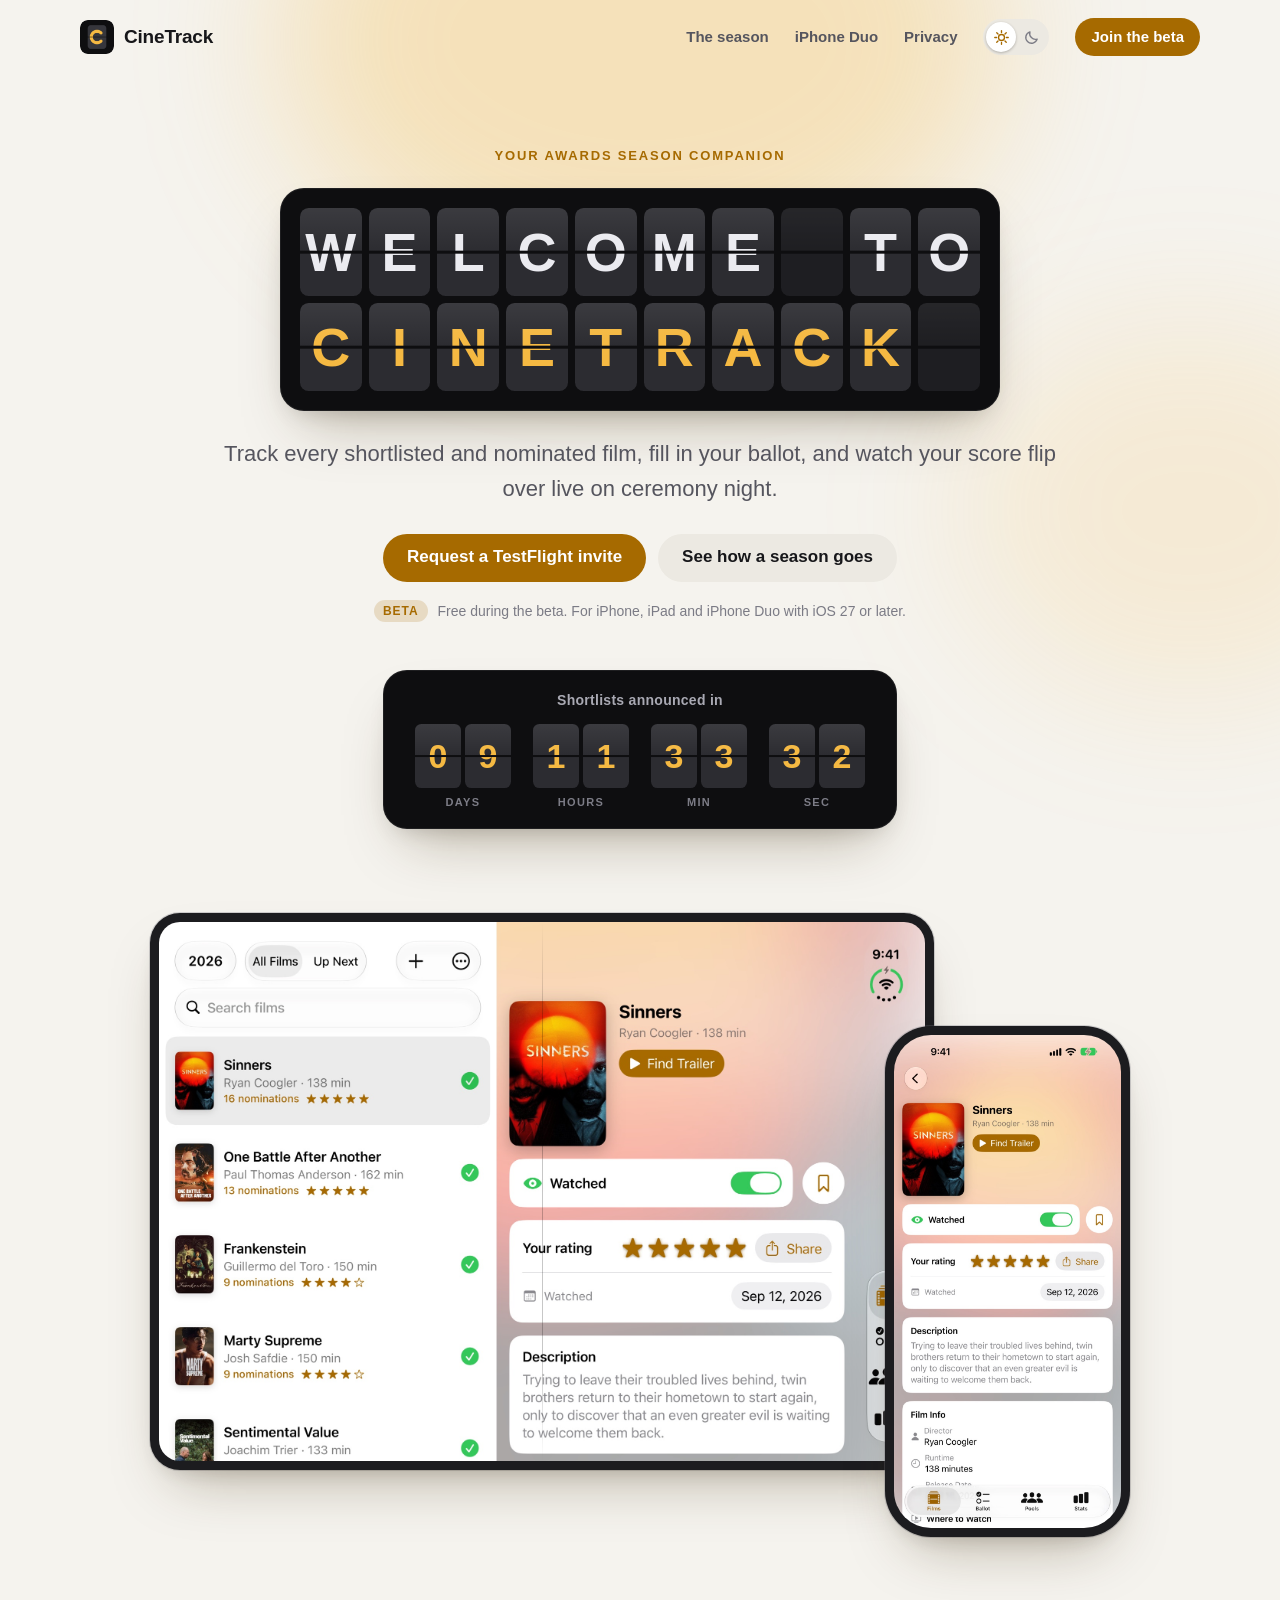
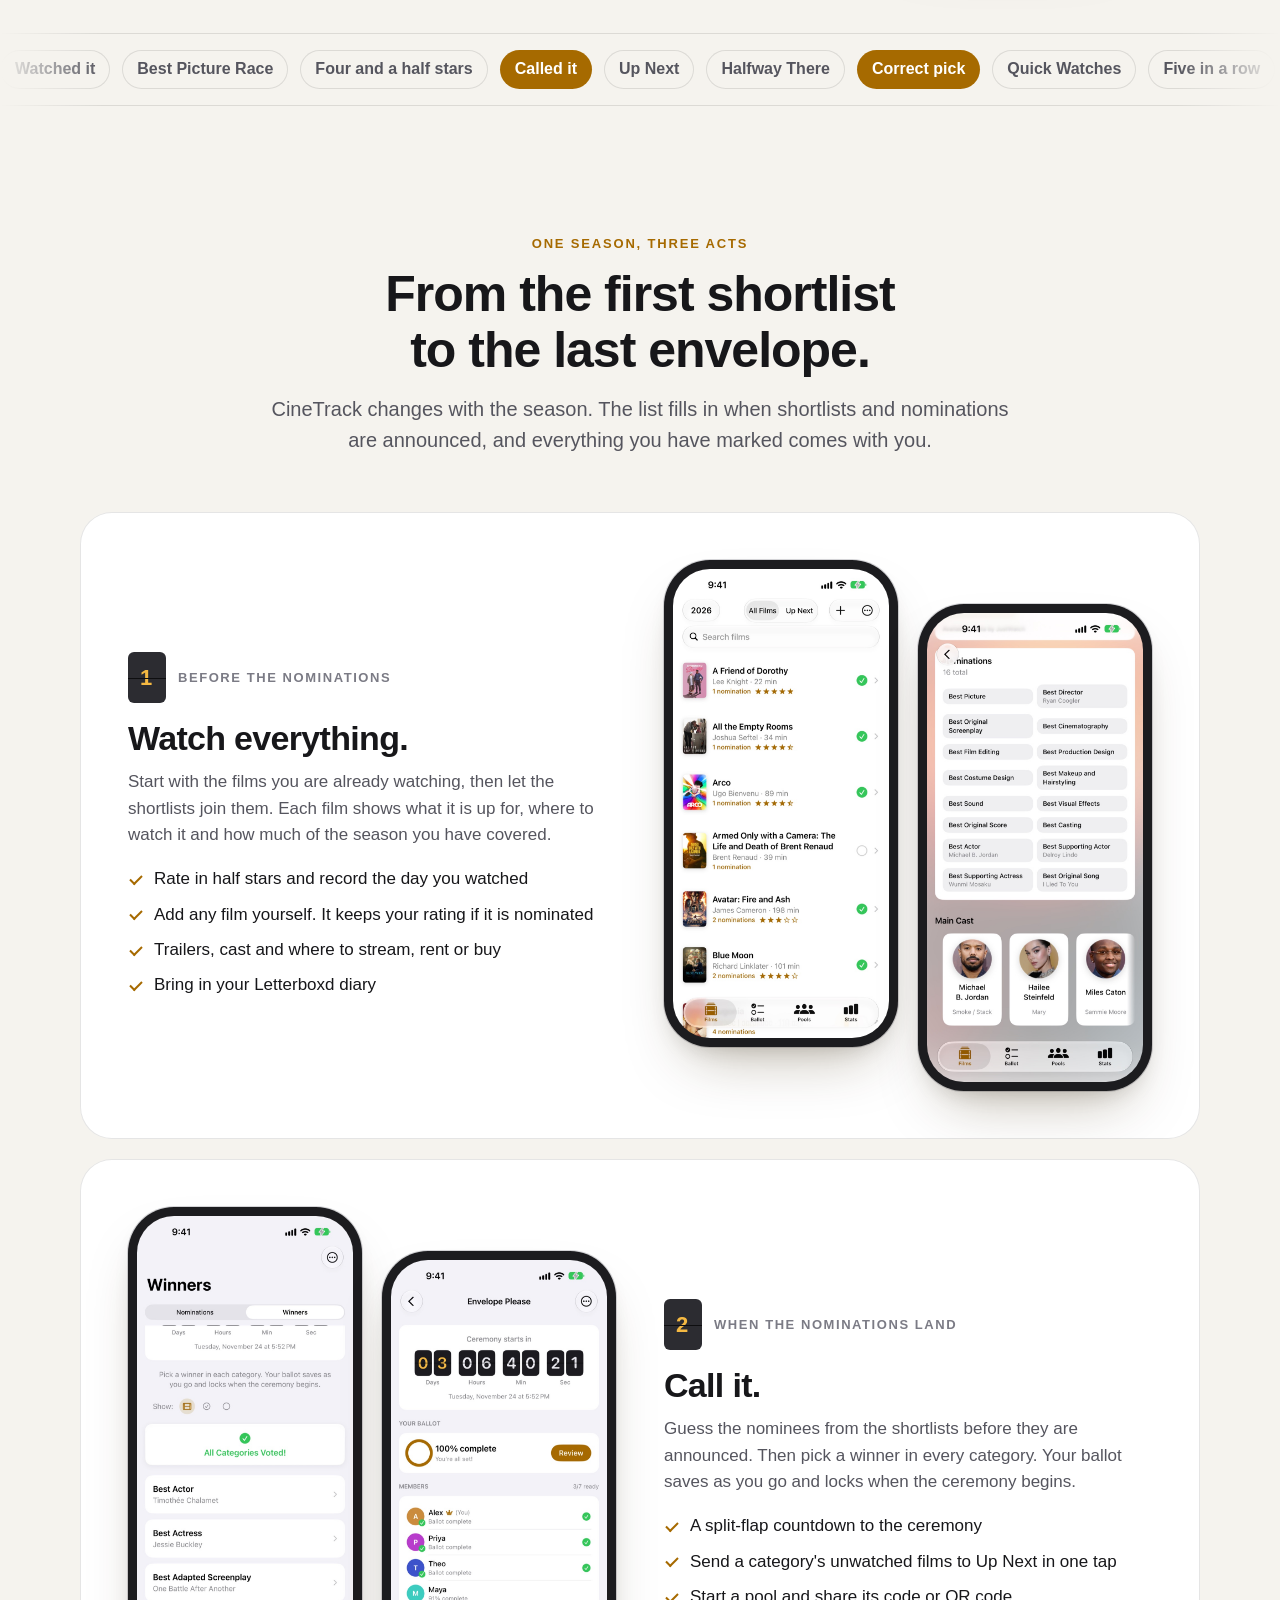
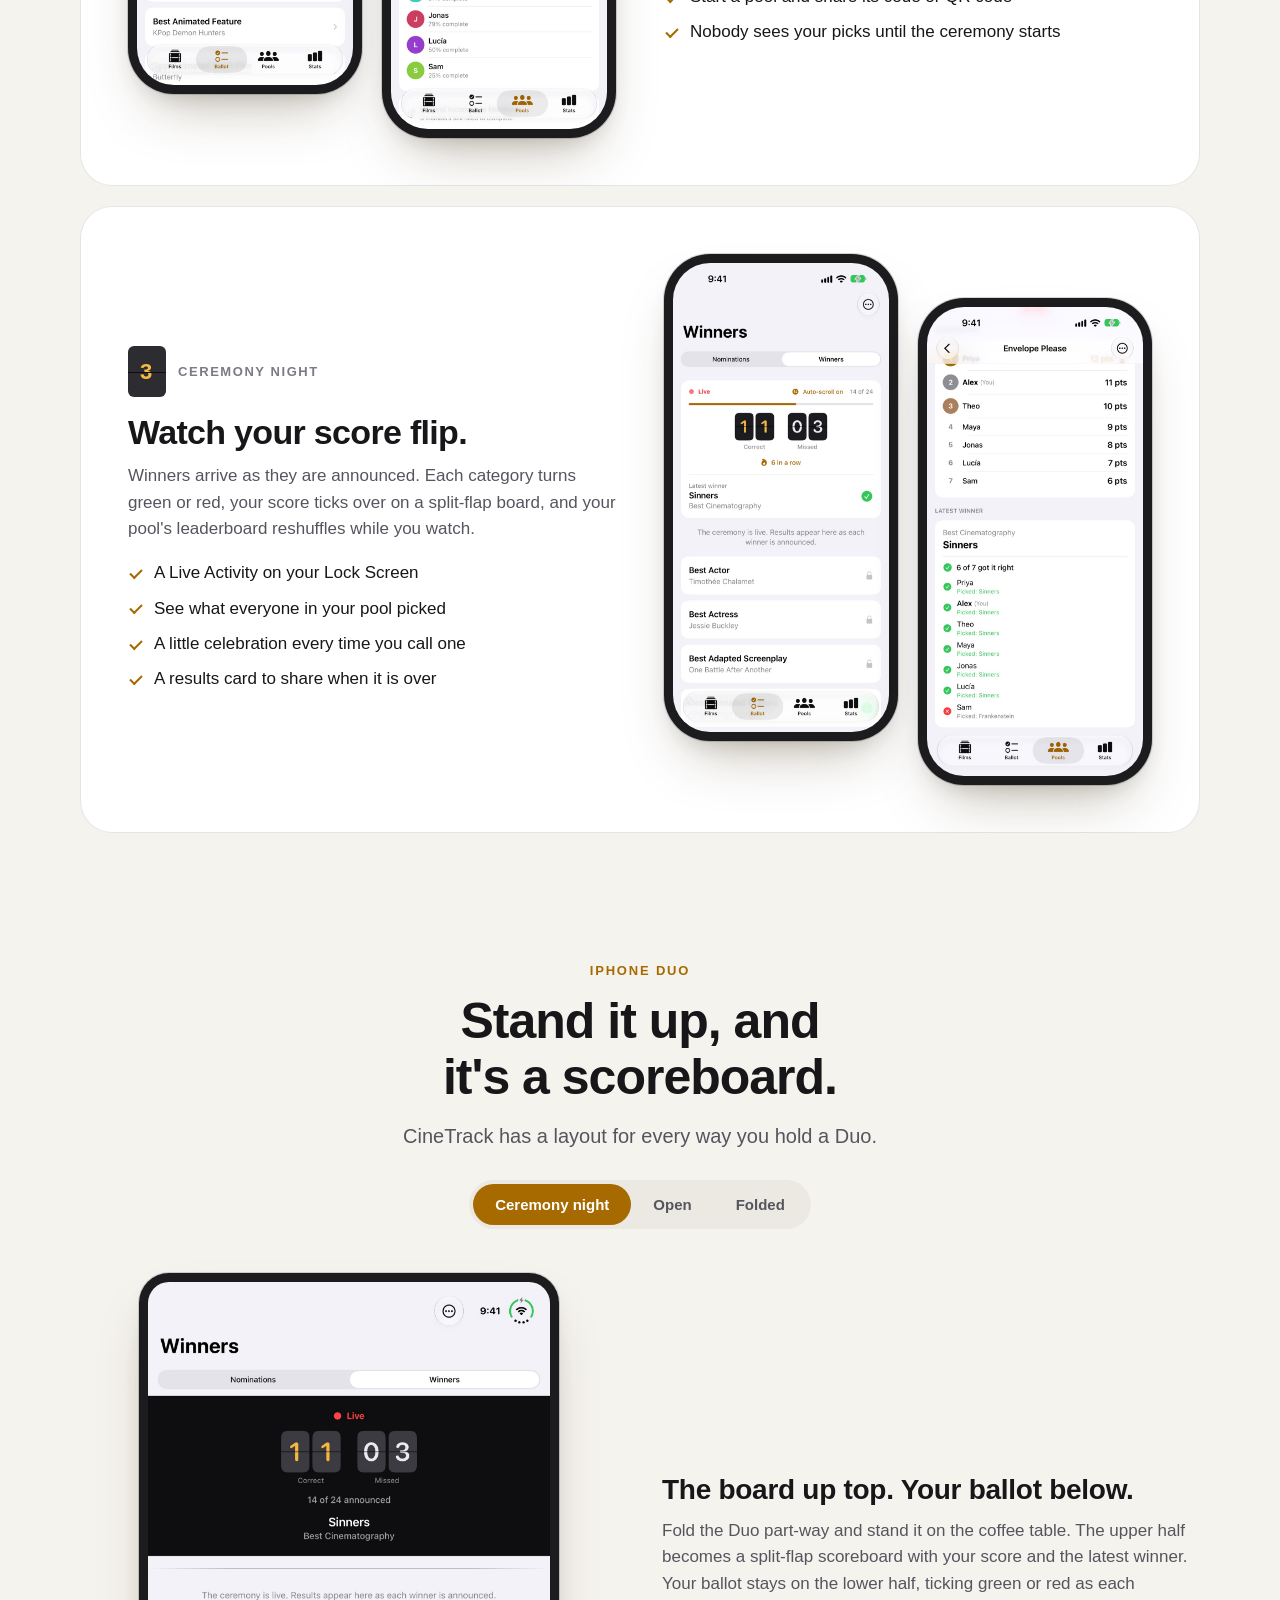
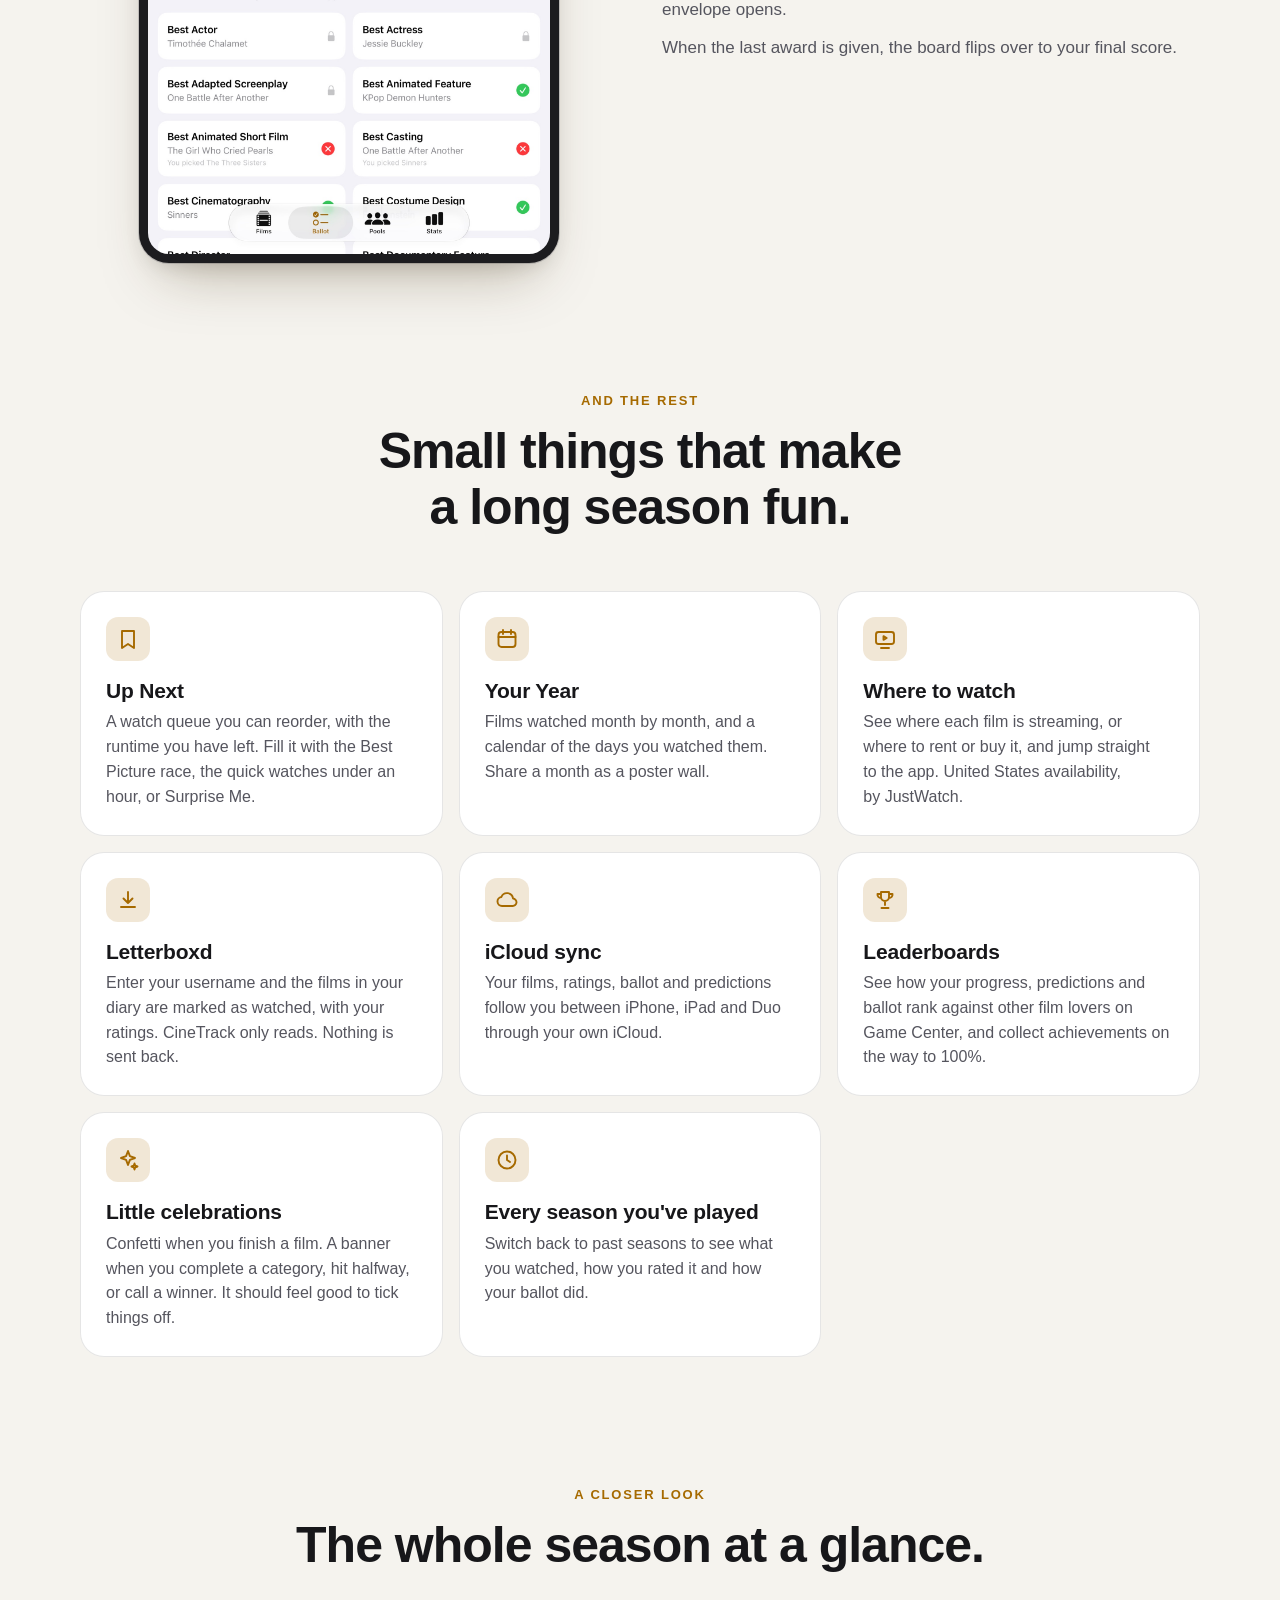
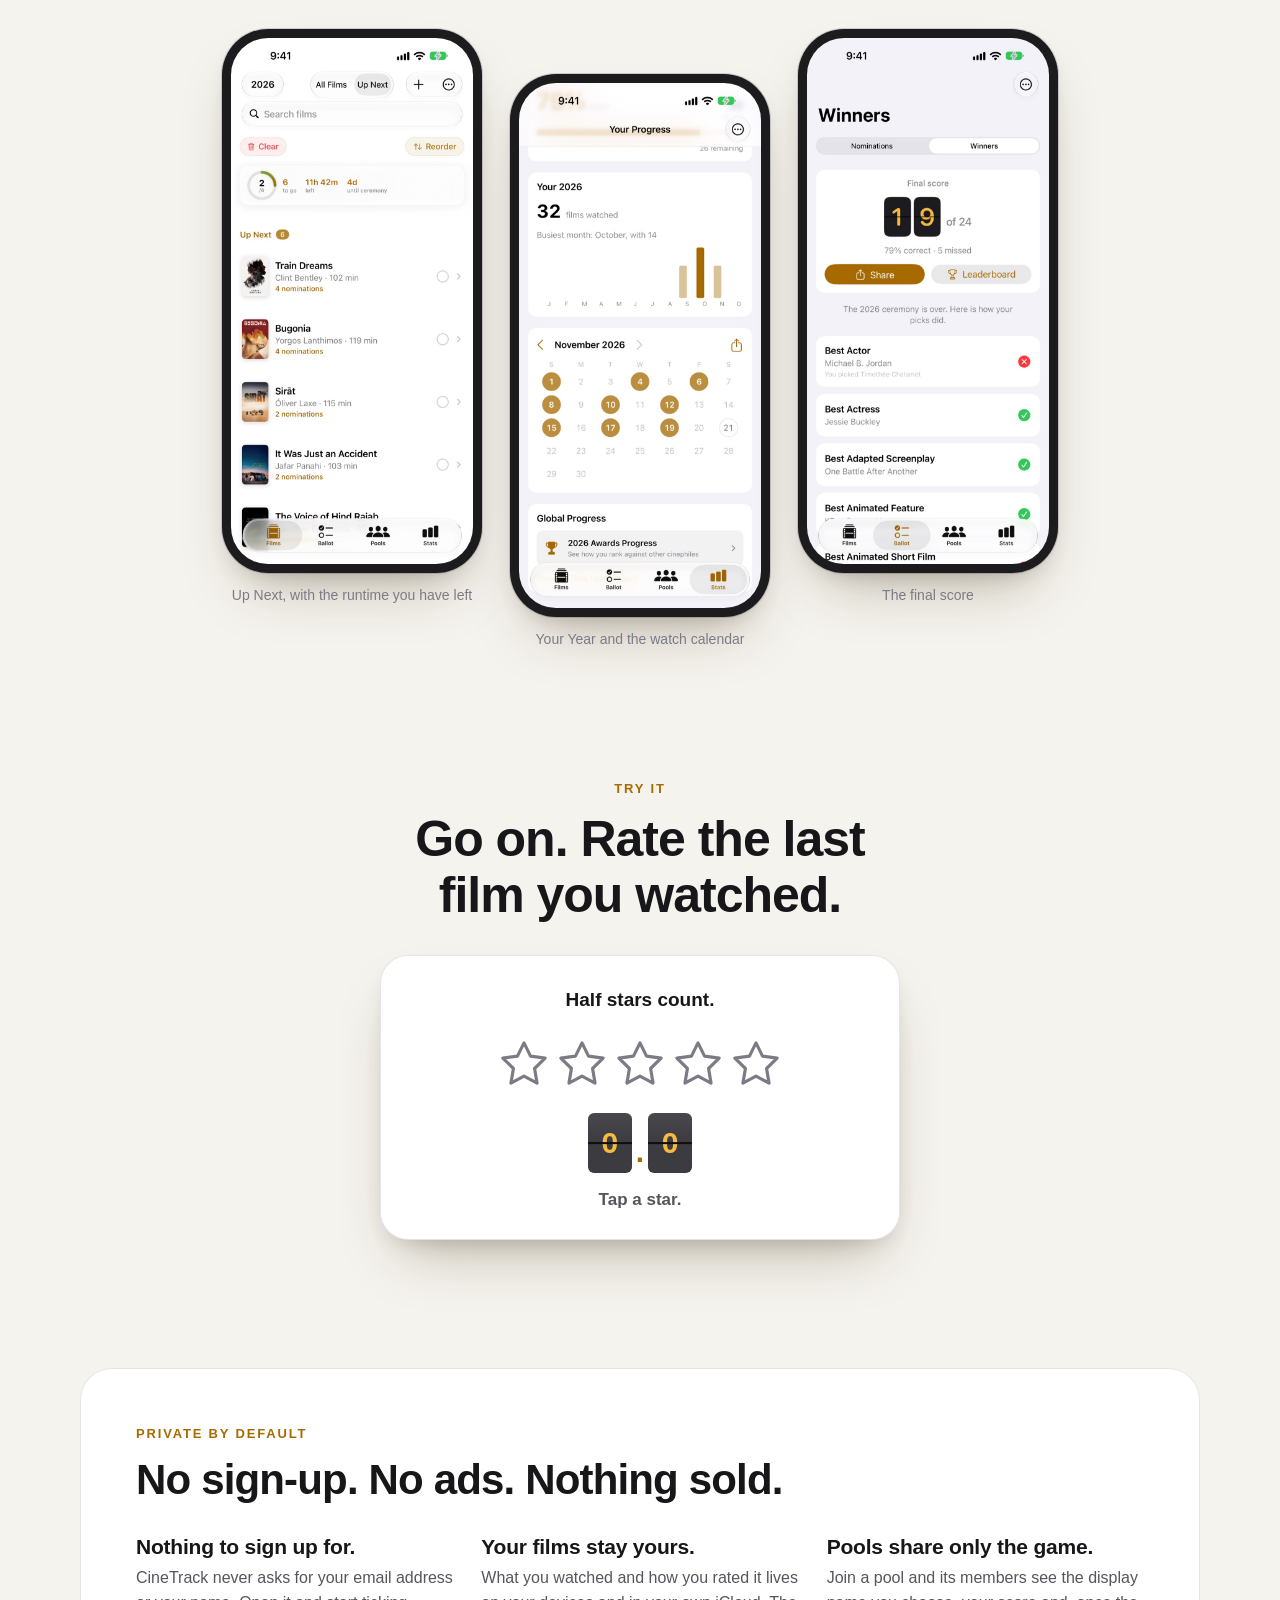
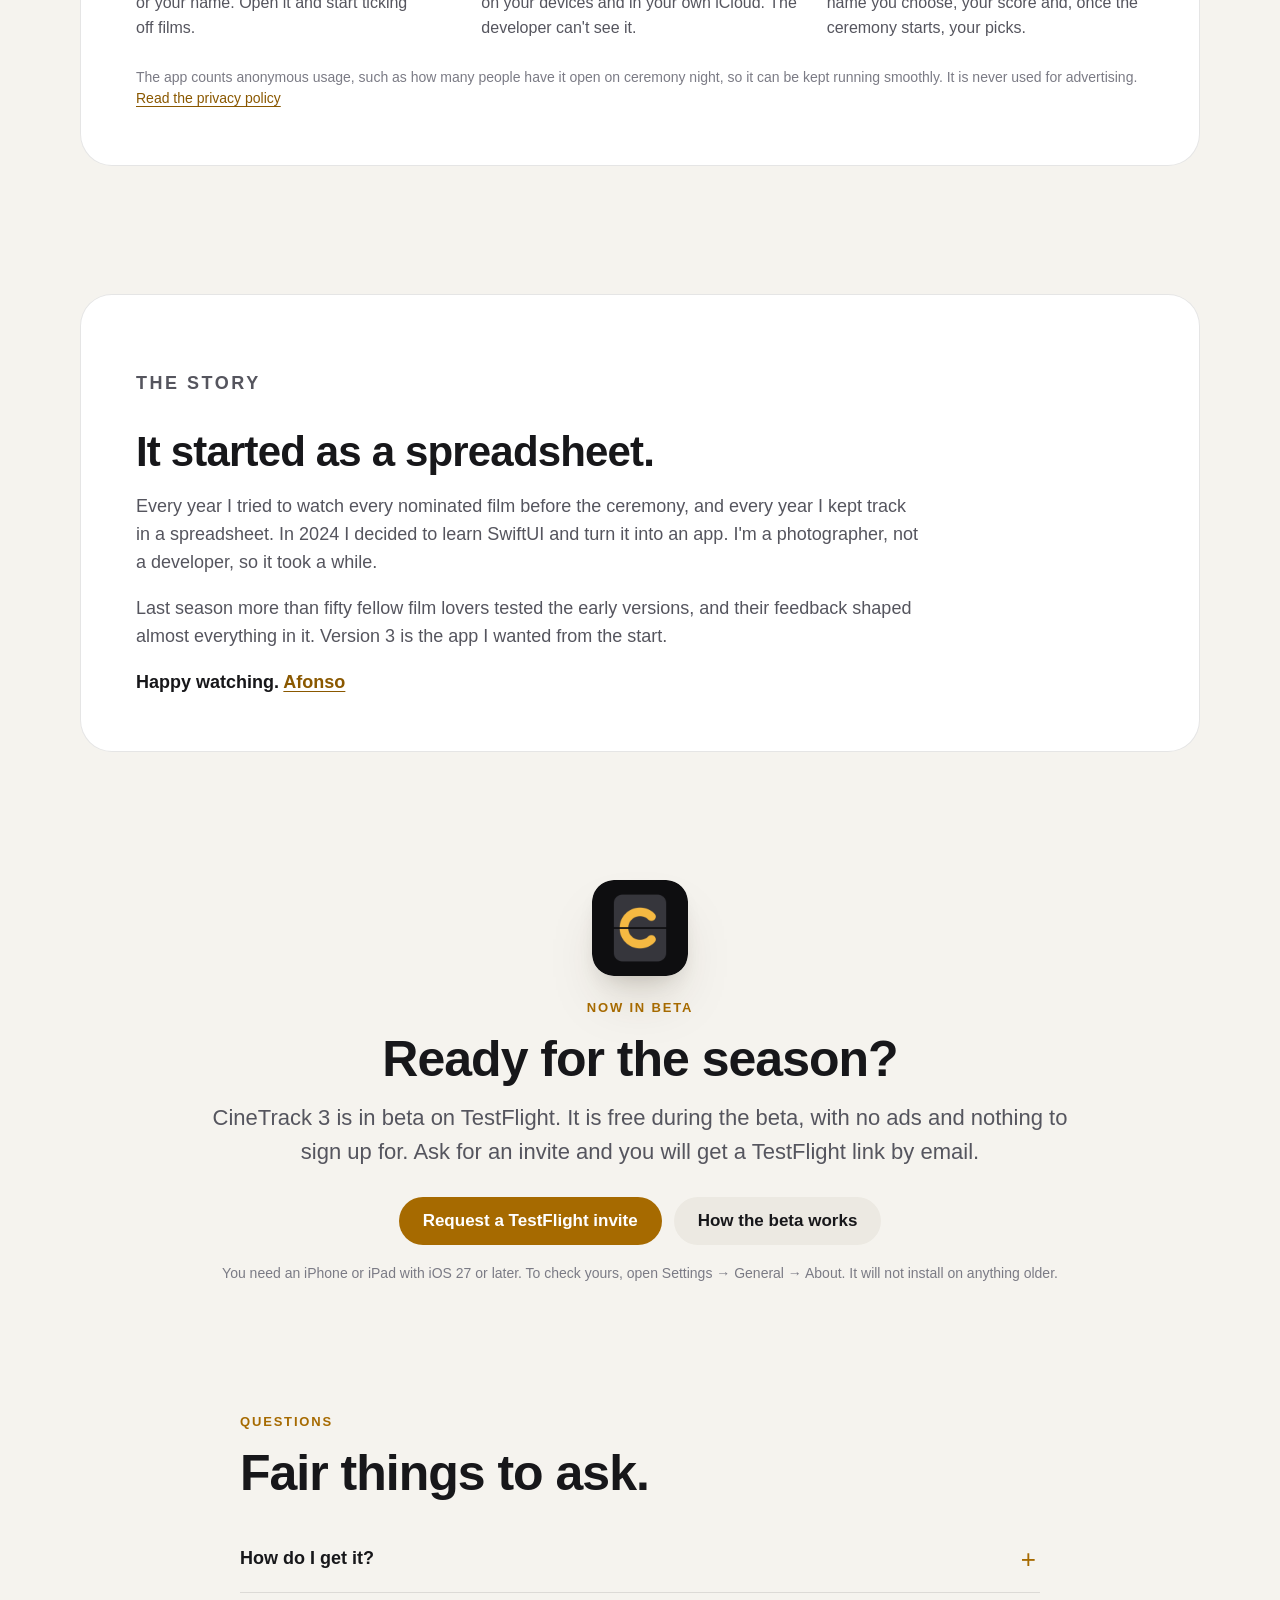
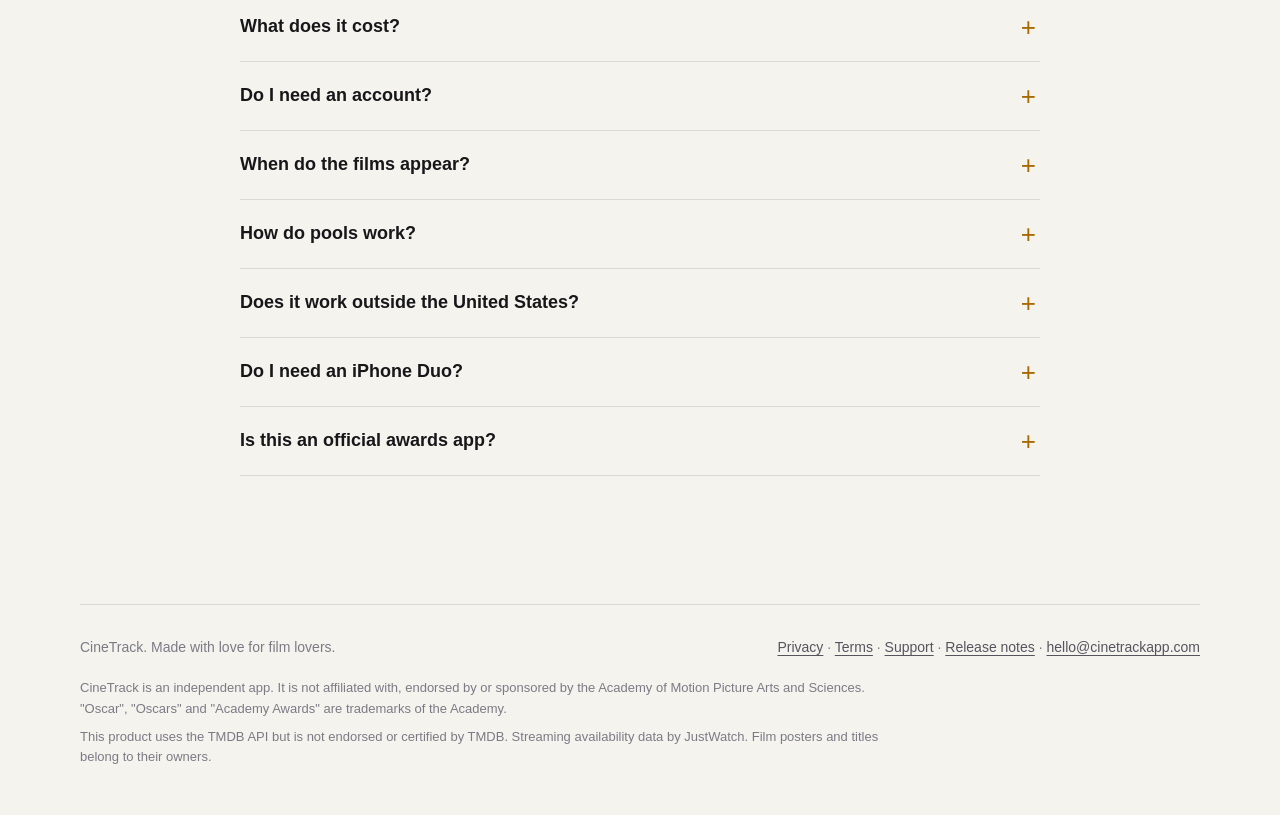
==== index.html @ 5730acc6 "Light by default, and a favicon drawn from the app icon Co-Authored-By: Claude Fable 5.2 <noreply@an" ====
<!doctype html>
<html lang="en" class="no-js" data-theme="light">
<head>
<meta charset="utf-8">
<meta name="viewport" content="width=device-width, initial-scale=1">
<title>CineTrack — your awards season companion</title>
<meta name="description" content="Track every shortlisted and nominated film, fill in your ballot, and follow your score live on ceremony night. For iPhone, iPad and iPhone Duo.">
<meta property="og:title" content="CineTrack">
<meta property="og:description" content="Your awards season companion. Watch everything, call the winners, beat your friends.">
<meta property="og:type" content="website">
<meta property="og:url" content="https://cinetrackapp.com/">
<meta property="og:image" content="https://cinetrackapp.com/assets/share.jpg">
<meta property="og:image:width" content="1200">
<meta property="og:image:height" content="630">
<meta property="og:image:alt" content="CineTrack: a split-flap board with a gold C.">
<meta name="twitter:card" content="summary_large_image">
<meta name="theme-color" content="#f5f3ee">
<link rel="canonical" href="https://cinetrackapp.com/">
<link rel="icon" href="favicon.ico" sizes="32x32">
<link rel="icon" href="assets/icon.svg" type="image/svg+xml">
<link rel="apple-touch-icon" href="assets/apple-touch-icon.png">
<script src="theme.js?v=202611214"></script>
<link rel="stylesheet" href="styles.css?v=202611214">
</head>
<body>
<div class="glow" aria-hidden="true"></div>
<div class="wrap">

  <header class="top">
    <a class="brand" href="./"><img src="assets/icon.png" alt="" width="34" height="34"> CineTrack</a>
    <nav>
      <a class="hide-narrow" href="#season">The season</a>
      <a class="hide-narrow" href="#duo">iPhone Duo</a>
      <a class="hide-narrow" href="#privacy">Privacy</a>
      <div class="theme-switch" role="group" aria-label="Appearance">
        <button type="button" data-theme-set="light" aria-pressed="false" aria-label="Light" title="Light"><svg viewBox="0 0 24 24" aria-hidden="true"><circle cx="12" cy="12" r="4.2"/><path d="M12 2.5v2.6M12 18.9v2.6M2.5 12h2.6M18.9 12h2.6M5.3 5.3l1.8 1.8M16.9 16.9l1.8 1.8M5.3 18.7l1.8-1.8M16.9 7.1l1.8-1.8"/></svg></button>
        <button type="button" data-theme-set="dark" aria-pressed="false" aria-label="Dark" title="Dark"><svg viewBox="0 0 24 24" aria-hidden="true"><path d="M20 14.2A8.2 8.2 0 0 1 9.8 4a8.2 8.2 0 1 0 10.2 10.2z"/></svg></button>
      </div>
      <a class="button small" href="#get">Join the beta</a>
    </nav>
  </header>

  <main>
    <section class="hero" style="padding-top: clamp(28px, 6vw, 72px)">
      <p class="eyebrow">Your awards season companion</p>
      <h1 class="sr-only">CineTrack: watch everything, call the winners, beat your friends.</h1>
      <div class="board" data-board aria-hidden="true"></div>
      <p class="lede">Track every shortlisted and nominated film, fill in your ballot, and watch your score flip over live on ceremony night.</p>
      <div class="actions">
        <a class="button" data-store="Download on the App Store" href="#invite">Request a TestFlight invite</a>
        <a class="button quiet" href="#season">See how a season goes</a>
      </div>
      <p class="fine"><span class="badge">Beta</span> Free during the beta. For iPhone, iPad and iPhone Duo with iOS 27 or later.</p>

      <div class="countdown" data-countdown hidden>
        <span class="label" aria-hidden="true"></span>
        <div class="units" aria-hidden="true"></div>
        <span class="sr-only" role="status"></span>
      </div>

      <div class="stage" data-tilt>
        <div class="frame duo-open layer" data-depth="8"><picture><source data-dark srcset="assets/duo-open-films-dark.jpg" media="not all"><img src="assets/duo-open-films.jpg" alt="CineTrack on an open iPhone Duo: the list of films on the left and one film's page on the right." width="2000" height="1407"></picture></div>
        <div class="frame phone layer" data-depth="20"><picture><source data-dark srcset="assets/max-film-detail-dark.jpg" media="not all"><img src="assets/max-film-detail.jpg" alt="A film's page on iPhone, marked as watched with a five-star rating." width="780" height="1694"></picture></div>
      </div>
    </section>
  </main>
</div>

<div class="marquee" aria-hidden="true"><div class="track"><span>Watched it</span><span>Best Picture Race</span><span>Four and a half stars</span><span class="hot">Called it</span><span>Up Next</span><span>Halfway There</span><span class="hot">Correct pick</span><span>Quick Watches</span><span>Five in a row</span><span>Final Stretch</span><span>Surprise Me</span><span class="hot">Category complete</span><span>Watched it</span><span>Best Picture Race</span><span>Four and a half stars</span><span class="hot">Called it</span><span>Up Next</span><span>Halfway There</span><span class="hot">Correct pick</span><span>Quick Watches</span><span>Five in a row</span><span>Final Stretch</span><span>Surprise Me</span><span class="hot">Category complete</span></div></div>

<div class="wrap">
  <main>
    <section id="season">
      <div class="section-head reveal">
        <p class="eyebrow">One season, three acts</p>
        <h2>From the first shortlist to the last envelope.</h2>
        <p class="lede">CineTrack changes with the season. The list fills in when shortlists and nominations are announced, and everything you have marked comes with you.</p>
      </div>

      <div class="acts">
        <article class="act reveal">
          <div class="copy">
            <div class="when"><span class="num">1</span> Before the nominations</div>
            <h3>Watch everything.</h3>
            <p>Start with the films you are already watching, then let the shortlists join them. Each film shows what it is up for, where to watch it and how much of the season you have covered.</p>
            <ul>
              <li>Rate in half stars and record the day you watched</li>
              <li>Add any film yourself. It keeps your rating if it is nominated</li>
              <li>Trailers, cast and where to stream, rent or buy</li>
              <li>Bring in your Letterboxd diary</li>
            </ul>
          </div>
          <div class="shots">
            <div class="frame phone"><picture><source data-dark srcset="assets/max-films-dark.jpg" media="not all"><img src="assets/max-films.jpg" alt="The Films tab: the season's films with posters, green ticks on the ones watched and star ratings." width="780" height="1694" loading="lazy"></picture></div>
            <div class="frame phone"><picture><source data-dark srcset="assets/max-film-detail-cast-dark.jpg" media="not all"><img src="assets/max-film-detail-cast.jpg" alt="A film's nominations, with the ones it won marked in gold, above photos of its main cast." width="780" height="1694" loading="lazy"></picture></div>
          </div>
        </article>

        <article class="act flip reveal">
          <div class="copy">
            <div class="when"><span class="num">2</span> When the nominations land</div>
            <h3>Call it.</h3>
            <p>Guess the nominees from the shortlists before they are announced. Then pick a winner in every category. Your ballot saves as you go and locks when the ceremony begins.</p>
            <ul>
              <li>A split-flap countdown to the ceremony</li>
              <li>Send a category's unwatched films to Up Next in one tap</li>
              <li>Start a pool and share its code or QR code</li>
              <li>Nobody sees your picks until the ceremony starts</li>
            </ul>
          </div>
          <div class="shots">
            <div class="frame phone"><picture><source data-dark srcset="assets/max-ballot-filled-dark.jpg" media="not all"><img src="assets/max-ballot-filled.jpg" alt="A finished ballot: a countdown to the ceremony, All Categories Voted, and the list of picks." width="780" height="1694" loading="lazy"></picture></div>
            <div class="frame phone"><picture><source data-dark srcset="assets/max-pool-detail-dark.jpg" media="not all"><img src="assets/max-pool-detail.jpg" alt="A pool called Envelope Please before the ceremony, showing how much of their ballot each of its seven members has filled in." width="780" height="1694" loading="lazy"></picture></div>
          </div>
        </article>

        <article class="act reveal">
          <div class="copy">
            <div class="when"><span class="num">3</span> Ceremony night</div>
            <h3>Watch your score flip.</h3>
            <p>Winners arrive as they are announced. Each category turns green or red, your score ticks over on a split-flap board, and your pool's leaderboard reshuffles while you watch.</p>
            <ul>
              <li>A Live Activity on your Lock Screen</li>
              <li>See what everyone in your pool picked</li>
              <li>A little celebration every time you call one</li>
              <li>A results card to share when it is over</li>
            </ul>
          </div>
          <div class="shots">
            <div class="frame phone"><picture><source data-dark srcset="assets/max-ceremony-live-dark.jpg" media="not all"><img src="assets/max-ceremony-live.jpg" alt="The ballot during the ceremony: Live, 11 correct and 3 missed on split-flap tiles, 6 in a row, and the latest winner." width="780" height="1694" loading="lazy"></picture></div>
            <div class="frame phone"><picture><source data-dark srcset="assets/max-pool-live-picks-dark.jpg" media="not all"><img src="assets/max-pool-live-picks.jpg" alt="A pool's live leaderboard, and what each member picked for the latest winner: six of seven got it right." width="780" height="1694" loading="lazy"></picture></div>
          </div>
        </article>
      </div>
    </section>

    <section id="duo">
      <div class="section-head reveal">
        <p class="eyebrow">iPhone Duo</p>
        <h2>Stand it up, and it's a scoreboard.</h2>
        <p class="lede">CineTrack has a layout for every way you hold a Duo.</p>
        <div class="tabs" role="tablist" aria-label="iPhone Duo poses">
          <button role="tab" id="tab-laptop" aria-controls="pose-laptop" aria-selected="true">Ceremony night</button>
          <button role="tab" id="tab-open" aria-controls="pose-open" aria-selected="false" tabindex="-1">Open</button>
          <button role="tab" id="tab-folded" aria-controls="pose-folded" aria-selected="false" tabindex="-1">Folded</button>
        </div>
      </div>

      <div class="pose narrow reveal" role="tabpanel" id="pose-laptop" aria-labelledby="tab-laptop">
        <div class="view"><div class="frame duo-open tall"><picture><source data-dark srcset="assets/duo-laptop-ceremony-live-dark.jpg" media="not all"><img src="assets/duo-laptop-ceremony-live.jpg" alt="An iPhone Duo folded part-way like a small laptop during the ceremony. The upper half is a split-flap board reading Live, 11 correct, 3 missed, 14 of 24 announced. The lower half is the ballot, with a green tick or red cross on each category." width="1400" height="1990" loading="lazy"></picture></div></div>
        <div class="says">
          <h3>The board up top. Your ballot below.</h3>
          <p>Fold the Duo part-way and stand it on the coffee table. The upper half becomes a split-flap scoreboard with your score and the latest winner. Your ballot stays on the lower half, ticking green or red as each envelope opens.</p>
          <p>When the last award is given, the board flips over to your final score.</p>
        </div>
      </div>

      <div class="pose reveal" role="tabpanel" id="pose-open" aria-labelledby="tab-open" hidden>
        <figure><div class="frame duo-open"><picture><source data-dark srcset="assets/duo-open-films-dark.jpg" media="not all"><img src="assets/duo-open-films.jpg" alt="An open iPhone Duo: the list of films on one half and the film you tapped on the other." width="2000" height="1407" loading="lazy"></picture></div></figure>
        <div class="says">
          <h3>Two halves, two jobs.</h3>
          <p>Open the Duo and the list stays on one side while the film, category or pool you tapped opens on the other. Work down the nominees without losing your place.</p>
          <p>On ceremony night your picks scroll on the left while the live score holds still on the right.</p>
        </div>
      </div>

      <div class="pose narrow reveal" role="tabpanel" id="pose-folded" aria-labelledby="tab-folded" hidden>
        <div class="view">
          <div class="frame duo-fold"><picture><source data-dark srcset="assets/duo-closed-films-dark.jpg" media="not all"><img src="assets/duo-closed-films.jpg" alt="The Films list on a folded iPhone Duo, with the tabs in a rail down the side." width="900" height="1309" loading="lazy"></picture></div>
          <div class="frame duo-fold"><picture><source data-dark srcset="assets/duo-closed-ceremony-live-dark.jpg" media="not all"><img src="assets/duo-closed-ceremony-live.jpg" alt="The live score on a folded iPhone Duo during the ceremony." width="900" height="1309" loading="lazy"></picture></div>
        </div>
        <div class="says">
          <h3>Everything, in your pocket.</h3>
          <p>The outer screen gets the full app, with the tabs in a rail under your thumb. Tick off a film on the way out of the cinema, or check the score from the kitchen.</p>
          <p>Open and close it as often as you like. You stay where you were.</p>
        </div>
      </div>
    </section>

    <section id="features">
      <div class="section-head reveal">
        <p class="eyebrow">And the rest</p>
        <h2>Small things that make a long season fun.</h2>
      </div>
      <div class="grid">
        <article class="tile reveal"><div class="icon"><svg viewBox="0 0 24 24" aria-hidden="true"><path d="M6 4h12v17l-6-4-6 4z"/></svg></div><h3>Up Next</h3><p>A watch queue you can reorder, with the runtime you have left. Fill it with the Best Picture race, the quick watches under an hour, or Surprise Me.</p></article>
        <article class="tile reveal"><div class="icon"><svg viewBox="0 0 24 24" aria-hidden="true"><rect x="3.5" y="5" width="17" height="15" rx="3"/><path d="M3.5 10h17M8 3v4M16 3v4"/></svg></div><h3>Your Year</h3><p>Films watched month by month, and a calendar of the days you watched them. Share a month as a poster wall.</p></article>
        <article class="tile reveal"><div class="icon"><svg viewBox="0 0 24 24" aria-hidden="true"><rect x="3" y="5" width="18" height="12" rx="2.5"/><path d="M8 21h8M10.5 9.2v3.6l3.2-1.8z"/></svg></div><h3>Where to watch</h3><p>See where each film is streaming, or where to rent or buy it, and jump straight to the app. United States availability, by JustWatch.</p></article>
        <article class="tile reveal"><div class="icon"><svg viewBox="0 0 24 24" aria-hidden="true"><path d="M12 4v11M7.5 10.5 12 15l4.5-4.5M5 19h14"/></svg></div><h3>Letterboxd</h3><p>Enter your username and the films in your diary are marked as watched, with your ratings. CineTrack only reads. Nothing is sent back.</p></article>
        <article class="tile reveal"><div class="icon"><svg viewBox="0 0 24 24" aria-hidden="true"><path d="M7 18a4.5 4.5 0 0 1-.6-8.96A6 6 0 0 1 18 10.5a3.75 3.75 0 0 1-.5 7.5z"/></svg></div><h3>iCloud sync</h3><p>Your films, ratings, ballot and predictions follow you between iPhone, iPad and Duo through your own iCloud.</p></article>
        <article class="tile reveal"><div class="icon"><svg viewBox="0 0 24 24" aria-hidden="true"><path d="M8 4h8v5a4 4 0 0 1-8 0zM8 6H4.5a3.5 3.5 0 0 0 3.6 4M16 6h3.5a3.5 3.5 0 0 1-3.6 4M12 13v4M8.5 20h7"/></svg></div><h3>Leaderboards</h3><p>See how your progress, predictions and ballot rank against other film lovers on Game Center, and collect achievements on the way to 100%.</p></article>
        <article class="tile reveal"><div class="icon"><svg viewBox="0 0 24 24" aria-hidden="true"><path d="M12 3l1.9 5.1L19 10l-5.1 1.9L12 17l-1.9-5.1L5 10l5.1-1.9zM18.5 15.5l.8 2.2 2.2.8-2.2.8-.8 2.2-.8-2.2-2.2-.8 2.2-.8z"/></svg></div><h3>Little celebrations</h3><p>Confetti when you finish a film. A banner when you complete a category, hit halfway, or call a winner. It should feel good to tick things off.</p></article>
        <article class="tile reveal"><div class="icon"><svg viewBox="0 0 24 24" aria-hidden="true"><circle cx="12" cy="12" r="8.5"/><path d="M12 7.5V12l3 2"/></svg></div><h3>Every season you've played</h3><p>Switch back to past seasons to see what you watched, how you rated it and how your ballot did.</p></article>
      </div>
    </section>

    <section class="gallery">
      <div class="section-head reveal">
        <p class="eyebrow">A closer look</p>
        <h2>The whole season at a glance.</h2>
      </div>
      <div class="shots three reveal">
        <figure><div class="frame phone"><picture><source data-dark srcset="assets/max-upnext-dark.jpg" media="not all"><img src="assets/max-upnext.jpg" alt="Up Next: two of eight watched, six to go, the runtime left and the days until the ceremony, above the queue." width="780" height="1694" loading="lazy"></picture></div><figcaption>Up Next, with the runtime you have left</figcaption></figure>
        <figure><div class="frame phone"><picture><source data-dark srcset="assets/max-stats-year-dark.jpg" media="not all"><img src="assets/max-stats-year.jpg" alt="Your Year: 32 films watched, bars for each month and a calendar of watch days." width="780" height="1694" loading="lazy"></picture></div><figcaption>Your Year and the watch calendar</figcaption></figure>
        <figure><div class="frame phone"><picture><source data-dark srcset="assets/max-results-dark.jpg" media="not all"><img src="assets/max-results.jpg" alt="Final score: 19 of 24, 79% correct, with buttons to share and see the leaderboard." width="780" height="1694" loading="lazy"></picture></div><figcaption>The final score</figcaption></figure>
      </div>
    </section>

    <section class="rate reveal">
      <div class="section-head">
        <p class="eyebrow">Try it</p>
        <h2>Go on. Rate the last film you watched.</h2>
      </div>
      <div class="rate-card">
        <p class="q">Half stars count.</p>
        <div><div class="stars" data-stars role="slider" tabindex="0" aria-label="Your rating" aria-valuemin="0.5" aria-valuemax="5" aria-valuenow="0" aria-valuetext="Not rated yet"><svg viewBox="0 0 24 24" aria-hidden="true"><defs><clipPath id="star0"><rect data-fill x="0" y="0" width="0" height="24"/></clipPath></defs><path class="empty" d="M12 2.6l2.9 5.9 6.5.9-4.7 4.6 1.1 6.5L12 17.4l-5.8 3.1 1.1-6.5L2.6 9.4l6.5-.9z"/><path class="full" d="M12 2.6l2.9 5.9 6.5.9-4.7 4.6 1.1 6.5L12 17.4l-5.8 3.1 1.1-6.5L2.6 9.4l6.5-.9z" clip-path="url(#star0)"/></svg><svg viewBox="0 0 24 24" aria-hidden="true"><defs><clipPath id="star1"><rect data-fill x="0" y="0" width="0" height="24"/></clipPath></defs><path class="empty" d="M12 2.6l2.9 5.9 6.5.9-4.7 4.6 1.1 6.5L12 17.4l-5.8 3.1 1.1-6.5L2.6 9.4l6.5-.9z"/><path class="full" d="M12 2.6l2.9 5.9 6.5.9-4.7 4.6 1.1 6.5L12 17.4l-5.8 3.1 1.1-6.5L2.6 9.4l6.5-.9z" clip-path="url(#star1)"/></svg><svg viewBox="0 0 24 24" aria-hidden="true"><defs><clipPath id="star2"><rect data-fill x="0" y="0" width="0" height="24"/></clipPath></defs><path class="empty" d="M12 2.6l2.9 5.9 6.5.9-4.7 4.6 1.1 6.5L12 17.4l-5.8 3.1 1.1-6.5L2.6 9.4l6.5-.9z"/><path class="full" d="M12 2.6l2.9 5.9 6.5.9-4.7 4.6 1.1 6.5L12 17.4l-5.8 3.1 1.1-6.5L2.6 9.4l6.5-.9z" clip-path="url(#star2)"/></svg><svg viewBox="0 0 24 24" aria-hidden="true"><defs><clipPath id="star3"><rect data-fill x="0" y="0" width="0" height="24"/></clipPath></defs><path class="empty" d="M12 2.6l2.9 5.9 6.5.9-4.7 4.6 1.1 6.5L12 17.4l-5.8 3.1 1.1-6.5L2.6 9.4l6.5-.9z"/><path class="full" d="M12 2.6l2.9 5.9 6.5.9-4.7 4.6 1.1 6.5L12 17.4l-5.8 3.1 1.1-6.5L2.6 9.4l6.5-.9z" clip-path="url(#star3)"/></svg><svg viewBox="0 0 24 24" aria-hidden="true"><defs><clipPath id="star4"><rect data-fill x="0" y="0" width="0" height="24"/></clipPath></defs><path class="empty" d="M12 2.6l2.9 5.9 6.5.9-4.7 4.6 1.1 6.5L12 17.4l-5.8 3.1 1.1-6.5L2.6 9.4l6.5-.9z"/><path class="full" d="M12 2.6l2.9 5.9 6.5.9-4.7 4.6 1.1 6.5L12 17.4l-5.8 3.1 1.1-6.5L2.6 9.4l6.5-.9z" clip-path="url(#star4)"/></svg></div></div>
        <div><div class="score" aria-hidden="true"><div class="flap"><span>0</span></div><span class="dot">.</span><div class="flap"><span>0</span></div></div></div>
        <p class="verdict" aria-live="polite">Tap a star.</p>
      </div>
    </section>

    <section class="panel reveal" id="privacy" style="padding-top: clamp(28px, 5vw, 56px)">
      <p class="eyebrow">Private by default</p>
      <h2>No sign-up. No ads. Nothing sold.</h2>
      <div class="cols">
        <div><h3>Nothing to sign up for.</h3><p>CineTrack never asks for your email address or your name. Open it and start ticking off films.</p></div>
        <div><h3>Your films stay yours.</h3><p>What you watched and how you rated it lives on your devices and in your own iCloud. The developer can't see it.</p></div>
        <div><h3>Pools share only the game.</h3><p>Join a pool and its members see the display name you choose, your score and, once the ceremony starts, your picks.</p></div>
      </div>
      <p class="fine" style="margin-top: 26px">The app counts anonymous usage, such as how many people have it open on ceremony night, so it can be kept running smoothly. It is never used for advertising. <a href="privacy.html">Read the privacy policy</a></p>
    </section>

    <section class="panel reveal" id="story" style="padding-top: clamp(28px, 5vw, 56px)">
      <div class="story">
        <p class="eyebrow">The story</p>
        <h2>It started as a spreadsheet.</h2>
        <p>Every year I tried to watch every nominated film before the ceremony, and every year I kept track in a spreadsheet. In 2024 I decided to learn SwiftUI and turn it into an app. I'm a photographer, not a developer, so it took a while.</p>
        <p>Last season more than fifty fellow film lovers tested the early versions, and their feedback shaped almost everything in it. Version 3 is the app I wanted from the start.</p>
        <p class="sign">Happy watching. <a href="https://afonso.me" rel="noopener">Afonso</a></p>
      </div>
    </section>

    <section class="get reveal" id="get">
      <img class="icon" src="assets/icon.png" alt="" width="96" height="96" loading="lazy">
      <p class="eyebrow">Now in beta</p>
      <h2 style="margin-top: 12px">Ready for the season?</h2>
      <p class="lede">CineTrack 3 is in beta on TestFlight. It is free during the beta, with no ads and nothing to sign up for. Ask for an invite and you will get a TestFlight link by email.</p>
      <div class="actions">
        <a class="button" data-store="Download on the App Store" href="#invite">Request a TestFlight invite</a>
        <a class="button quiet" href="support.html#beta">How the beta works</a>
      </div>
      <p class="fine">You need an iPhone or iPad with iOS 27 or later. To check yours, open Settings → General → About. It will not install on anything older.</p>
    </section>

    <section class="faq reveal" id="faq">
      <p class="eyebrow">Questions</p>
      <h2>Fair things to ask.</h2>
      <div style="margin-top: 24px">
        <details><summary>How do I get it?</summary><p>CineTrack 3 is in beta. Ask for an invite with the button above, giving the email address on your Apple Account, and a TestFlight link will arrive by email. You need iOS 27 or later.</p></details>
        <details><summary>What does it cost?</summary><p>It is free during the beta, and there are no ads. Pricing after the beta has not been decided.</p></details>
        <details><summary>Do I need an account?</summary><p>No. To play in a pool you choose a display name, and that is all anyone sees.</p></details>
        <details><summary>When do the films appear?</summary><p>You can add films yourself at any time. Shortlisted films arrive when the shortlists are announced and the nominees when nominations are announced. The app offers the new list as soon as it is ready, and keeps everything you had already marked.</p></details>
        <details><summary>How do pools work?</summary><p>Once nominations are out, create a pool and share its code. Friends join with the code, everyone fills in a ballot, and on ceremony night the leaderboard updates as winners are announced. Pools are free and just for fun: the app handles no money.</p></details>
        <details><summary>Does it work outside the United States?</summary><p>Yes. Everything works everywhere except Where to Watch, which shows United States availability for now.</p></details>
        <details><summary>Do I need an iPhone Duo?</summary><p>No. It is a complete app on any iPhone or iPad with iOS 27 or later. It just makes good use of the Duo if you have one.</p></details>
        <details><summary>Is this an official awards app?</summary><p>No. CineTrack is independent, made by one film lover, and is not affiliated with the Academy or any other awards body.</p></details>
      </div>
    </section>
  </main>

  <footer>
    <div class="row">
      <span>CineTrack. Made with love for film lovers.</span>
      <span><a href="privacy.html">Privacy</a> · <a href="terms.html">Terms</a> · <a href="support.html">Support</a> · <a href="release-notes.html">Release notes</a> · <a href="mailto:hello@cinetrackapp.com">hello@cinetrackapp.com</a></span>
    </div>
    <div class="legal">
      <p>CineTrack is an independent app. It is not affiliated with, endorsed by or sponsored by the Academy of Motion Picture Arts and Sciences. "Oscar", "Oscars" and "Academy Awards" are trademarks of the Academy.</p>
      <p>This product uses the TMDB API but is not endorsed or certified by TMDB. Streaming availability data by JustWatch. Film posters and titles belong to their owners.</p>
    </div>
  </footer>
</div>
<dialog id="invite" aria-labelledby="invite-title">
  <form id="invite-form" method="dialog" novalidate>
    <div class="dialog-head">
      <h2 id="invite-title">Request a TestFlight invite</h2>
      <button class="close" type="button" data-close-invite aria-label="Close">×</button>
    </div>
    <p class="dialog-lede">Answer a few questions and your request is written for you. If there is a spot, a TestFlight invite arrives by email.</p>
    <label>Name<input name="name" autocomplete="name" required></label>
    <label>Email <small>the one on your Apple Account, so the invite works</small><input name="email" type="email" autocomplete="email" inputmode="email" required></label>
    <fieldset>
      <legend>Devices you'd use it on</legend>
      <label class="tick"><input type="checkbox" name="devices" value="iPhone"> iPhone</label>
      <label class="tick"><input type="checkbox" name="devices" value="iPhone Duo"> iPhone Duo</label>
      <label class="tick"><input type="checkbox" name="devices" value="iPad"> iPad</label>
    </fieldset>
    <label class="tick consent"><input type="checkbox" name="os" required> <span>My device runs iOS or iPadOS 27 or later. <small>Check in Settings → General → About. The app can't install on older versions.</small></span></label>
    <label>Anything else? <small>optional</small><textarea name="note" rows="2" maxlength="600" placeholder="How you follow awards season, who you'd play a pool with…"></textarea></label>
    <label class="tick consent"><input type="checkbox" name="consent" required> <span>I understand this is beta software and can have bugs. I've read the <a href="terms.html" target="_blank" rel="noopener">terms</a> and <a href="privacy.html" target="_blank" rel="noopener">privacy policy</a>.</span></label>
    <p class="form-error" id="invite-error" role="alert" hidden></p>
    <p class="how">Next you choose how to send it: Gmail, your Mail app, or copy and paste. Nothing is sent until you do.</p>
    <div class="dialog-actions">
      <button class="button quiet" type="button" data-close-invite>Cancel</button>
      <button class="button" type="submit">Continue</button>
    </div>
    <p class="fine">Your details are used only to run the beta, and deleted when it ends or when you ask.</p>
  </form>
  <div id="invite-done" hidden>
    <div class="dialog-head">
      <h2>Last step: send it.</h2>
      <button class="close" type="button" data-close-invite aria-label="Close">×</button>
    </div>
    <p class="dialog-lede">Your request is written. Choose how you'd like to send it.</p>
    <div class="send-ways">
      <a class="button" id="invite-gmail" target="_blank" rel="noopener">Open in Gmail</a>
      <a class="button" id="invite-mail">Open in Mail app</a>
      <button class="button quiet" type="button" id="invite-copy-button">Copy the email</button>
    </div>
    <p class="fine" id="invite-hint">Copying? Paste it into a new email to <a id="invite-address"></a>. This is what will be sent:</p>
    <textarea id="invite-copy" readonly rows="9" aria-label="Your request, ready to copy"></textarea>
    <div class="dialog-actions">
      <button class="button quiet" type="button" data-edit-invite>Back</button>
      <button class="button quiet" type="button" data-close-invite>Done</button>
    </div>
  </div>
</dialog>
<script src="site.js?v=202611214"></script>
</body>
</html>
---- styles.css ----
/* CineTrack — website. Plain CSS, no build step.
   The look follows the app: one gold accent, plain cards, rounded type,
   and the split-flap board from the splash screen and ceremony night. */

:root {
  color-scheme: dark;
  --bg: #0e0e10;
  --surface: #17171a;
  --surface-2: #1f1f23;
  --ink: #f2f2f5;
  --ink-mid: #a9a9b3;
  --ink-low: #7c7c86;
  --rule: rgb(255 255 255 / 0.1);
  --gold: #f5b942;
  --on-gold: #3d2900;
  --link: #f5b942;
  --correct: #30d158;
  --missed: #ff453a;
  --tile: #3b3b40;
  --tile-seam: #0e0e10;
  --flap-ink: #ebebf0;
  --board: #0e0e10;
  --bezel-fill: #2a2a2e;
  --screen-bg: #000;
  --shadow: 0 30px 60px -20px rgb(0 0 0 / 0.7), 0 10px 24px -12px rgb(0 0 0 / 0.6);
  --glow-1: rgb(245 185 66 / 0.16);
  --glow-2: rgb(245 185 66 / 0.07);
  --round: ui-rounded, "SF Pro Rounded", -apple-system, BlinkMacSystemFont, "Segoe UI", Roboto, "Helvetica Neue", Arial, sans-serif;
  --mono: ui-monospace, "SF Mono", SFMono-Regular, Menlo, Consolas, monospace;
}

:root[data-theme="light"] {
  color-scheme: light;
  --bg: #f5f3ee;
  --surface: #ffffff;
  --surface-2: #ece9e2;
  --ink: #17171a;
  --ink-mid: #55555e;
  --ink-low: #7b7b85;
  --rule: rgb(0 0 0 / 0.1);
  --gold: #a66a00;
  --on-gold: #ffffff;
  --link: #8a5800;
  --correct: #1f8f3d;
  --missed: #c9302a;
  --tile: #1c1c1f;
  --board: #0e0e10;
  --bezel-fill: #1c1c1f;
  --screen-bg: #f2f2f7;
  --shadow: 0 30px 60px -24px rgb(60 40 0 / 0.35), 0 10px 24px -12px rgb(0 0 0 / 0.2);
  --glow-1: rgb(245 185 66 / 0.3);
  --glow-2: rgb(245 185 66 / 0.14);
}

*, *::before, *::after { box-sizing: border-box; }
html { -webkit-text-size-adjust: 100%; scroll-behavior: smooth; }
body {
  margin: 0;
  background: var(--bg);
  color: var(--ink);
  font-family: var(--round);
  font-size: 17px;
  line-height: 1.55;
  -webkit-font-smoothing: antialiased;
  overflow-x: hidden;
}
img { max-width: 100%; display: block; }
a { color: var(--link); text-underline-offset: 3px; }
a:hover { text-decoration-thickness: 2px; }
h1, h2, h3 { line-height: 1.12; letter-spacing: -0.02em; margin: 0; text-wrap: balance; }
h2 { font-size: clamp(30px, 4.6vw, 50px); font-weight: 800; }
h3 { font-size: 21px; font-weight: 700; letter-spacing: -0.01em; }
p { margin: 0; text-wrap: pretty; }
:focus-visible { outline: 3px solid var(--gold); outline-offset: 3px; border-radius: 6px; }
.sr-only { position: absolute; width: 1px; height: 1px; overflow: hidden; clip-path: inset(50%); white-space: nowrap; }

.wrap { width: min(1120px, 100% - 32px); margin-inline: auto; }
@media (min-width: 700px) { .wrap { width: min(1120px, 100% - 64px); } }

.glow { position: absolute; inset: 0 0 auto 0; height: 900px; pointer-events: none; z-index: -1; overflow: hidden; }
.glow::before, .glow::after { content: ""; position: absolute; border-radius: 50%; filter: blur(70px); }
.glow::before { width: 720px; height: 520px; left: 50%; top: -220px; translate: -50% 0; background: var(--glow-1); }
.glow::after { width: 460px; height: 380px; right: -140px; top: 320px; background: var(--glow-2); }

/* Header */
.top { display: flex; align-items: center; justify-content: space-between; gap: 16px; padding: 18px 0; }
.brand { display: inline-flex; align-items: center; gap: 10px; color: var(--ink); text-decoration: none; font-weight: 800; font-size: 19px; letter-spacing: -0.01em; }
.brand img { width: 34px; height: 34px; border-radius: 8px; }
.top nav { display: flex; align-items: center; gap: clamp(10px, 2.4vw, 26px); }
.top nav > a:not(.button) { color: var(--ink-mid); text-decoration: none; font-weight: 600; font-size: 15px; }
.top nav > a:not(.button):hover { color: var(--ink); }
@media (max-width: 760px) { .hide-narrow { display: none; } }

.theme-switch { display: inline-flex; padding: 3px; border-radius: 999px; background: var(--surface-2); }
.theme-switch button { all: unset; cursor: pointer; display: grid; place-items: center; width: 30px; height: 30px; border-radius: 50%; color: var(--ink-low); }
.theme-switch button[aria-pressed="true"] { background: var(--surface); color: var(--gold); box-shadow: 0 1px 3px rgb(0 0 0 / 0.25); }
.theme-switch button:focus-visible { outline: 3px solid var(--gold); }
.theme-switch svg { width: 17px; height: 17px; fill: none; stroke: currentColor; stroke-width: 1.9; stroke-linecap: round; stroke-linejoin: round; }

.button { display: inline-flex; align-items: center; justify-content: center; gap: 8px; min-height: 48px; padding: 0 24px; border: 0; border-radius: 999px; background: var(--gold); color: var(--on-gold); font: inherit; font-weight: 700; text-decoration: none; cursor: pointer; transition: transform 0.15s ease, filter 0.15s ease; }
.button:hover { filter: brightness(1.07); transform: translateY(-1px); }
.button:active { transform: translateY(0) scale(0.98); }
.button { white-space: nowrap; }
.button.small { min-height: 38px; padding: 0 16px; font-size: 15px; }
.button.quiet { background: var(--surface-2); color: var(--ink); }
.button[aria-disabled="true"] { cursor: default; }
.button[aria-disabled="true"]:hover { filter: none; transform: none; }

/* Hero */
.hero { text-align: center; padding: clamp(28px, 6vw, 72px) 0 0; }
.eyebrow { font-size: 13px; font-weight: 700; letter-spacing: 0.14em; text-transform: uppercase; color: var(--gold); }
.lede { font-size: clamp(18px, 2.2vw, 22px); color: var(--ink-mid); max-width: 40em; margin-inline: auto; }
.hero .lede { margin-top: 26px; }
.actions { display: flex; flex-wrap: wrap; gap: 12px; justify-content: center; margin-top: 28px; }
.fine { font-size: 14px; color: var(--ink-low); margin-top: 18px; }
.badge { display: inline-block; padding: 2px 9px; margin-right: 6px; border-radius: 999px; background: color-mix(in srgb, var(--gold) 18%, transparent); color: var(--gold); font-size: 12px; font-weight: 800; letter-spacing: 0.08em; text-transform: uppercase; vertical-align: 1px; }

/* Split-flap board */
.board { --cols: 10; --gap: clamp(3px, 0.7vw, 7px); display: inline-grid; grid-template-columns: repeat(var(--cols), 1fr); gap: var(--gap); padding: clamp(10px, 1.8vw, 20px); border-radius: clamp(14px, 2vw, 24px); background: var(--board); box-shadow: var(--shadow), inset 0 0 0 1px rgb(255 255 255 / 0.07); width: min(720px, 100%); margin-top: 22px; }
.flap { position: relative; aspect-ratio: 0.7; display: grid; place-items: center; border-radius: 14%/10%; background: var(--tile); color: var(--flap-ink); font-family: var(--round); font-weight: 800; font-size: clamp(20px, 6.2vw, 54px); line-height: 1; overflow: hidden; user-select: none; }
:root[data-theme="light"] .flap { background: #2c2c31; }
.flap::after { content: ""; position: absolute; left: 0; right: 0; top: 50%; height: max(1.5px, 3%); translate: 0 -50%; background: var(--tile-seam); }
.flap::before { content: ""; position: absolute; inset: 0 0 50% 0; background: linear-gradient(rgb(255 255 255 / 0.07), rgb(255 255 255 / 0)); }
.flap.gold { color: #f5b942; }
.flap.blank { opacity: 0.55; }
.flap.tick span { animation: flip 0.09s ease-in; display: block; }
@keyframes flip { from { transform: scaleY(0.2); opacity: 0.4; } to { transform: scaleY(1); opacity: 1; } }

/* Countdown */
.countdown { display: inline-flex; flex-direction: column; align-items: center; gap: 12px; margin-top: clamp(30px, 5vw, 48px); padding: 20px clamp(18px, 3vw, 32px) 18px; border-radius: 24px; background: var(--board); box-shadow: var(--shadow), inset 0 0 0 1px rgb(255 255 255 / 0.07); }
.countdown .label { color: #a9a9b3; font-size: 14px; font-weight: 600; letter-spacing: 0.02em; }
.countdown .units { display: flex; gap: clamp(10px, 2.4vw, 22px); }
.countdown .unit { display: grid; gap: 6px; justify-items: center; }
.countdown .pair { display: flex; gap: 4px; }
.countdown .flap { width: clamp(30px, 7vw, 46px); aspect-ratio: 0.72; font-size: clamp(22px, 5.2vw, 34px); color: #f5b942; background: #3b3b40; }
.countdown small { color: #7c7c86; font-size: 11px; font-weight: 700; letter-spacing: 0.12em; text-transform: uppercase; }

/* Device frames. The screenshot is shown whole inside a plain bezel. */
.frame { background: var(--bezel-fill); padding: var(--bezel, 8px); border-radius: var(--radius, 26px); box-shadow: var(--shadow), 0 0 0 1px rgb(120 120 130 / 0.3); }
.frame img { width: 100%; height: auto; border-radius: calc(var(--radius, 26px) - var(--bezel, 8px)); background: var(--screen-bg); }
.frame.phone { --radius: clamp(22px, 3.6vw, 46px); --bezel: clamp(5px, 0.8vw, 9px); }
.frame.duo-open { --radius: clamp(14px, 2.4vw, 30px); --bezel: clamp(5px, 0.8vw, 9px); position: relative; }
.frame.duo-open::after { content: ""; position: absolute; top: var(--bezel); bottom: var(--bezel); left: 50%; width: 1px; background: linear-gradient(rgb(0 0 0 / 0), rgb(0 0 0 / 0.22) 20%, rgb(0 0 0 / 0.22) 80%, rgb(0 0 0 / 0)); }
.frame.duo-open.tall::after { top: 50%; bottom: auto; left: var(--bezel); right: var(--bezel); width: auto; height: 1px; background: linear-gradient(90deg, rgb(0 0 0 / 0), rgb(0 0 0 / 0.22) 20%, rgb(0 0 0 / 0.22) 80%, rgb(0 0 0 / 0)); }
.frame.duo-fold { --radius: clamp(18px, 3vw, 38px); --bezel: clamp(5px, 0.8vw, 9px); position: relative; padding-left: calc(var(--bezel) * 2.1); border-top-left-radius: 8px; border-bottom-left-radius: 8px; }
.frame.duo-fold img { border-top-left-radius: 4px; border-bottom-left-radius: 4px; }
.frame.duo-fold::before { content: ""; position: absolute; left: 0; top: 0; bottom: 0; width: calc(var(--bezel) * 1.5); border-radius: 8px 0 0 8px; background: linear-gradient(90deg, rgb(255 255 255 / 0.16), rgb(255 255 255 / 0.03) 55%, rgb(0 0 0 / 0.35)); }

/* Hero stage */
.stage { position: relative; margin: clamp(44px, 7vw, 84px) auto 0; max-width: 980px; perspective: 1400px; padding-bottom: 6%; }
.stage .duo-open { width: 80%; margin-right: auto; }
.stage .phone { position: absolute; right: 0; bottom: 0; width: 25%; }
.layer { transition: transform 0.25s ease-out; will-change: transform; }
@media (max-width: 560px) { .stage .duo-open { width: 86%; } .stage .phone { width: 30%; } }

/* Marquee */
.marquee { margin-top: clamp(56px, 8vw, 96px); overflow: hidden; border-block: 1px solid var(--rule); padding: 16px 0; -webkit-mask-image: linear-gradient(90deg, transparent, #000 8%, #000 92%, transparent); mask-image: linear-gradient(90deg, transparent, #000 8%, #000 92%, transparent); }
.marquee .track { display: flex; gap: 12px; width: max-content; animation: slide 60s linear infinite; }
.marquee span { flex: none; padding: 7px 15px; border-radius: 999px; box-shadow: inset 0 0 0 1px var(--rule); font-size: 16px; font-weight: 600; color: var(--ink-mid); white-space: nowrap; }
.marquee span.hot { background: var(--gold); color: var(--on-gold); box-shadow: none; }
@keyframes slide { to { transform: translateX(-50%); } }

/* Sections */
section { padding-top: clamp(72px, 10vw, 128px); }
.section-head { text-align: center; max-width: 760px; margin-inline: auto; }
.section-head h2 { margin-top: 12px; }
.section-head .lede { margin-top: 16px; font-size: clamp(17px, 2vw, 20px); }

/* The season in three acts */
.acts { display: grid; gap: 20px; margin-top: clamp(32px, 5vw, 56px); }
.act { display: grid; gap: clamp(20px, 4vw, 48px); align-items: center; padding: clamp(22px, 4vw, 48px); border-radius: 32px; background: var(--surface); box-shadow: inset 0 0 0 1px var(--rule); overflow: hidden; }
.act .num { display: inline-grid; place-items: center; width: 38px; aspect-ratio: 0.74; border-radius: 6px; background: var(--tile); color: #f5b942; font-weight: 800; font-size: 22px; position: relative; }
:root[data-theme="light"] .act .num { background: #2c2c31; }
.act .num::after { content: ""; position: absolute; left: 0; right: 0; top: 50%; height: 1.5px; background: var(--tile-seam); }
.act .when { display: flex; align-items: center; gap: 12px; color: var(--ink-low); font-size: 13px; font-weight: 700; letter-spacing: 0.12em; text-transform: uppercase; }
.act h3 { font-size: clamp(24px, 3vw, 34px); font-weight: 800; margin-top: 16px; letter-spacing: -0.02em; }
.act p { color: var(--ink-mid); margin-top: 12px; }
.act ul { list-style: none; padding: 0; margin: 18px 0 0; display: grid; gap: 9px; }
.act li { padding-left: 26px; position: relative; }
.act li::before { content: ""; position: absolute; left: 2px; top: 0.5em; width: 12px; height: 7px; border-left: 2.5px solid var(--gold); border-bottom: 2.5px solid var(--gold); rotate: -45deg; }
.act .shots { display: flex; gap: clamp(10px, 2vw, 20px); justify-content: center; align-items: flex-start; }
.act .shots .frame { flex: 1 1 0; max-width: 250px; }
.act .shots .frame:nth-child(2) { margin-top: 9%; }
@media (min-width: 860px) {
  .act { grid-template-columns: 1fr 1fr; }
  .act.flip .copy { order: 2; }
}

/* Duo */
.tabs { display: inline-flex; padding: 4px; border-radius: 999px; background: var(--surface-2); margin-top: 28px; max-width: 100%; }
.tabs button { all: unset; cursor: pointer; padding: 9px clamp(14px, 3vw, 22px); border-radius: 999px; font-weight: 700; font-size: 15px; color: var(--ink-mid); white-space: nowrap; }
.tabs button[aria-selected="true"] { background: var(--gold); color: var(--on-gold); }
.tabs button:focus-visible { outline: 3px solid var(--gold); outline-offset: 2px; }
.pose { margin-top: clamp(28px, 4vw, 44px); display: grid; gap: clamp(22px, 4vw, 44px); align-items: center; text-align: left; }
.pose[hidden] { display: none; }
.pose .says p { color: var(--ink-mid); margin-top: 12px; }
.pose .says h3 { font-size: clamp(22px, 2.6vw, 28px); font-weight: 800; }
.pose .view { display: flex; gap: 16px; justify-content: center; align-items: center; }
.pose .view .duo-fold { width: min(300px, 70%); }
.pose .view .duo-open.tall { width: min(460px, 100%); }
@media (min-width: 900px) { .pose { grid-template-columns: 1.7fr 1fr; } .pose.narrow { grid-template-columns: 1fr 1fr; } }
figure { margin: 0; }
figcaption { margin-top: 12px; font-size: 14px; color: var(--ink-low); text-align: center; }

/* Gallery of three phones */
.shots.three { display: flex; gap: clamp(10px, 2.4vw, 28px); justify-content: center; align-items: flex-start; margin-top: clamp(32px, 5vw, 56px); }
.shots.three figure { flex: 1 1 0; max-width: 260px; }
.shots.three figure:nth-child(2) { margin-top: 4%; }
@media (max-width: 560px) { .shots.three figcaption { font-size: 12px; } }
.pose .view .duo-open.tall { width: min(420px, 100%); }

/* Feature grid */
.grid { display: grid; gap: 16px; margin-top: clamp(32px, 5vw, 56px); grid-template-columns: repeat(auto-fit, minmax(min(100%, 300px), 1fr)); }
.tile { padding: 26px; border-radius: 24px; background: var(--surface); box-shadow: inset 0 0 0 1px var(--rule); }
.tile .icon { width: 44px; height: 44px; border-radius: 12px; display: grid; place-items: center; background: color-mix(in srgb, var(--gold) 16%, transparent); color: var(--gold); }
.tile .icon svg { width: 24px; height: 24px; fill: none; stroke: currentColor; stroke-width: 1.9; stroke-linecap: round; stroke-linejoin: round; }
.tile h3 { margin-top: 18px; }
.tile p { color: var(--ink-mid); margin-top: 8px; font-size: 16px; }

/* Rate-it toy */
.rate { text-align: center; }
.rate-card { margin: 32px auto 0; max-width: 520px; padding: 30px 24px 26px; border-radius: 28px; background: var(--surface); box-shadow: inset 0 0 0 1px var(--rule), var(--shadow); position: relative; overflow: hidden; }
.rate-card .q { font-weight: 700; font-size: 19px; }
.stars { display: inline-flex; gap: 4px; margin-top: 18px; touch-action: none; cursor: pointer; border-radius: 12px; padding: 4px; }
.stars svg { width: clamp(40px, 11vw, 54px); height: auto; overflow: visible; }
.stars .empty { fill: none; stroke: var(--ink-low); stroke-width: 1.4; stroke-linejoin: round; }
.stars .full { fill: var(--gold); }
.rate-card .verdict { min-height: 1.6em; margin-top: 14px; color: var(--ink-mid); font-weight: 600; }
.rate-card .score { display: inline-flex; gap: 4px; margin-top: 14px; }
.rate-card .score .flap { width: 44px; aspect-ratio: 0.74; font-size: 30px; color: #f5b942; background: #3b3b40; }
.rate-card .score .dot { align-self: flex-end; color: var(--gold); font-weight: 800; font-size: 30px; line-height: 1; padding-bottom: 6px; }
.confetti { position: absolute; inset: 0; pointer-events: none; }
.confetti i { position: absolute; top: 46%; left: 50%; width: 8px; height: 13px; border-radius: 2px; animation: burst 1.1s cubic-bezier(0.2, 0.7, 0.3, 1) forwards; }
@keyframes burst { to { transform: translate(var(--x), var(--y)) rotate(var(--r)); opacity: 0; } }

/* Share cards */
.cards { display: flex; gap: clamp(12px, 2.4vw, 24px); justify-content: center; align-items: center; margin-top: clamp(32px, 5vw, 56px); }
.cards img { border-radius: clamp(12px, 2vw, 22px); box-shadow: var(--shadow); width: 100%; height: auto; }
.cards figure { flex: 1 1 0; max-width: 300px; }
.cards figure:nth-child(1) { rotate: -4deg; translate: 0 10px; }
.cards figure:nth-child(3) { rotate: 4deg; translate: 0 10px; }
@media (max-width: 560px) { .cards figure:nth-child(3) { display: none; } }

/* Panels */
.panel { margin-top: clamp(72px, 10vw, 128px); padding: clamp(28px, 5vw, 56px); border-radius: 32px; background: var(--surface); box-shadow: inset 0 0 0 1px var(--rule); }
.panel h2 { margin-top: 12px; font-size: clamp(28px, 4vw, 42px); }
.cols { display: grid; gap: 28px; margin-top: 32px; grid-template-columns: repeat(auto-fit, minmax(min(100%, 230px), 1fr)); }
.cols p { color: var(--ink-mid); margin-top: 8px; font-size: 16px; }
.story { display: grid; gap: 18px; max-width: 46em; }
.story p { color: var(--ink-mid); font-size: 18px; }
.story p:first-of-type { margin-top: 20px; }
.story .sign { color: var(--ink); font-weight: 700; }

.get { text-align: center; }
.get img.icon { width: 96px; height: 96px; border-radius: 22px; margin: 0 auto 22px; box-shadow: var(--shadow); }
.get .lede { margin-top: 14px; }

/* FAQ */
.faq { max-width: 800px; margin-inline: auto; }
.faq h2 { margin-top: 12px; }
details { border-bottom: 1px solid var(--rule); }
summary { cursor: pointer; list-style: none; padding: 20px 36px 20px 0; font-weight: 700; font-size: 18px; position: relative; }
summary::-webkit-details-marker { display: none; }
summary::after { content: "+"; position: absolute; right: 4px; top: 50%; translate: 0 -50%; font-size: 26px; font-weight: 500; color: var(--gold); transition: rotate 0.2s ease; }
details[open] summary::after { rotate: 45deg; }
details p { color: var(--ink-mid); padding: 0 0 22px; max-width: 44em; }

/* TestFlight invite form */
dialog#invite { width: min(540px, calc(100vw - 24px)); max-height: calc(100dvh - 24px); padding: 0; border: 0; border-radius: 28px; background: var(--surface); color: var(--ink); box-shadow: var(--shadow), 0 0 0 1px var(--rule); overflow: auto; }
dialog#invite::backdrop { background: rgb(0 0 0 / 0.6); backdrop-filter: blur(5px); -webkit-backdrop-filter: blur(5px); }
#invite form, #invite-done { padding: clamp(20px, 4vw, 30px); display: grid; gap: 14px; }
#invite h2 { font-size: 26px; }
.dialog-head { display: flex; justify-content: space-between; align-items: center; gap: 12px; }
.dialog-head .close { border: 0; background: var(--surface-2); color: var(--ink-mid); width: 36px; height: 36px; flex: none; border-radius: 50%; font-size: 22px; line-height: 1; cursor: pointer; }
.dialog-lede { color: var(--ink-mid); font-size: 16px; }
#invite label { display: grid; gap: 6px; font-size: 14px; font-weight: 700; }
#invite label small { font-weight: 400; color: var(--ink-low); }
#invite input:not([type="checkbox"]), #invite textarea { font: 16px/1.3 var(--round); color: var(--ink); padding: 12px 14px; border-radius: 12px; border: 1px solid var(--rule); background: var(--bg); width: 100%; }
#invite input:focus-visible, #invite textarea:focus-visible { outline: 2px solid var(--gold); outline-offset: 1px; }
#invite fieldset { border: 0; padding: 0; margin: 0; display: flex; flex-wrap: wrap; gap: 8px 20px; }
#invite legend { font-size: 14px; font-weight: 700; margin-bottom: 8px; padding: 0; }
#invite .tick { display: flex; gap: 9px; align-items: flex-start; font-weight: 400; font-size: 15px; }
#invite .tick input { width: 18px; height: 18px; margin-top: 2px; flex: none; accent-color: var(--gold); }
#invite .consent { color: var(--ink-mid); font-size: 14px; padding: 12px 14px; border-radius: 12px; background: var(--surface-2); }
.form-error { color: var(--missed); font-size: 14px; font-weight: 700; }
.dialog-actions { display: flex; justify-content: flex-end; gap: 10px; flex-wrap: wrap; margin-top: 4px; }
#invite .fine { font-size: 13px; margin-top: 0; }
#invite .how { font-size: 14px; color: var(--ink-mid); padding: 10px 12px; border-radius: 10px; box-shadow: inset 0 0 0 1px var(--rule); }
.send-ways { display: grid; gap: 8px; grid-template-columns: repeat(auto-fit, minmax(150px, 1fr)); }
#invite #invite-copy { font: 13px/1.45 var(--mono); resize: vertical; }
#invite [hidden] { display: none; }

/* Footer */
footer { margin-top: clamp(72px, 10vw, 128px); padding: 32px 0 48px; border-top: 1px solid var(--rule); color: var(--ink-low); font-size: 14px; }
footer .row { display: flex; flex-wrap: wrap; gap: 12px 28px; justify-content: space-between; }
footer a { color: var(--ink-mid); }
footer .legal { margin-top: 20px; display: grid; gap: 8px; max-width: 62em; font-size: 13px; }

/* Text pages */
.doc { max-width: 720px; margin-inline: auto; padding-top: clamp(28px, 5vw, 56px); }
.doc h1 { font-size: clamp(34px, 5vw, 52px); font-weight: 800; margin-top: 12px; }
.doc .updated { color: var(--ink-low); font-size: 14px; margin-top: 14px; }
.doc h2 { font-size: 24px; margin-top: 44px; letter-spacing: -0.01em; }
.doc h3 { font-size: 18px; margin-top: 26px; }
.doc p, .doc ul, .doc ol { margin-top: 14px; color: var(--ink-mid); }
.doc ul, .doc ol { padding-left: 22px; display: grid; gap: 8px; }
.doc strong { color: var(--ink); }
.doc .eyebrow { color: var(--gold); margin-top: 0; }
.doc .summary { margin-top: 28px; padding: 22px 24px; border-radius: 20px; background: var(--surface); box-shadow: inset 0 0 0 1px var(--rule); }
.doc .summary h2 { margin-top: 0; font-size: 19px; }
.doc table { width: 100%; border-collapse: collapse; margin-top: 16px; font-size: 15px; }
.doc th, .doc td { text-align: left; vertical-align: top; padding: 10px 12px 10px 0; border-bottom: 1px solid var(--rule); color: var(--ink-mid); }
.doc th { color: var(--ink); font-weight: 700; }
.doc .table-scroll { overflow-x: auto; }
.release { margin-top: 36px; padding-top: 28px; border-top: 1px solid var(--rule); }
.release:first-of-type { border-top: 0; }
.release h2 { margin-top: 0; }
.release .date { color: var(--ink-low); font-size: 14px; margin-top: 6px; }

/* Scroll reveal */
.reveal { opacity: 0; transform: translateY(18px); transition: opacity 0.6s ease, transform 0.6s ease; }
.reveal.in { opacity: 1; transform: none; }
.no-js .reveal { opacity: 1; transform: none; }

@media (prefers-reduced-motion: reduce) {
  html { scroll-behavior: auto; }
  .reveal { opacity: 1; transform: none; transition: none; }
  .marquee .track { animation: none; }
  .flap.tick span, .confetti i { animation: none; }
  .layer { transition: none; }
}
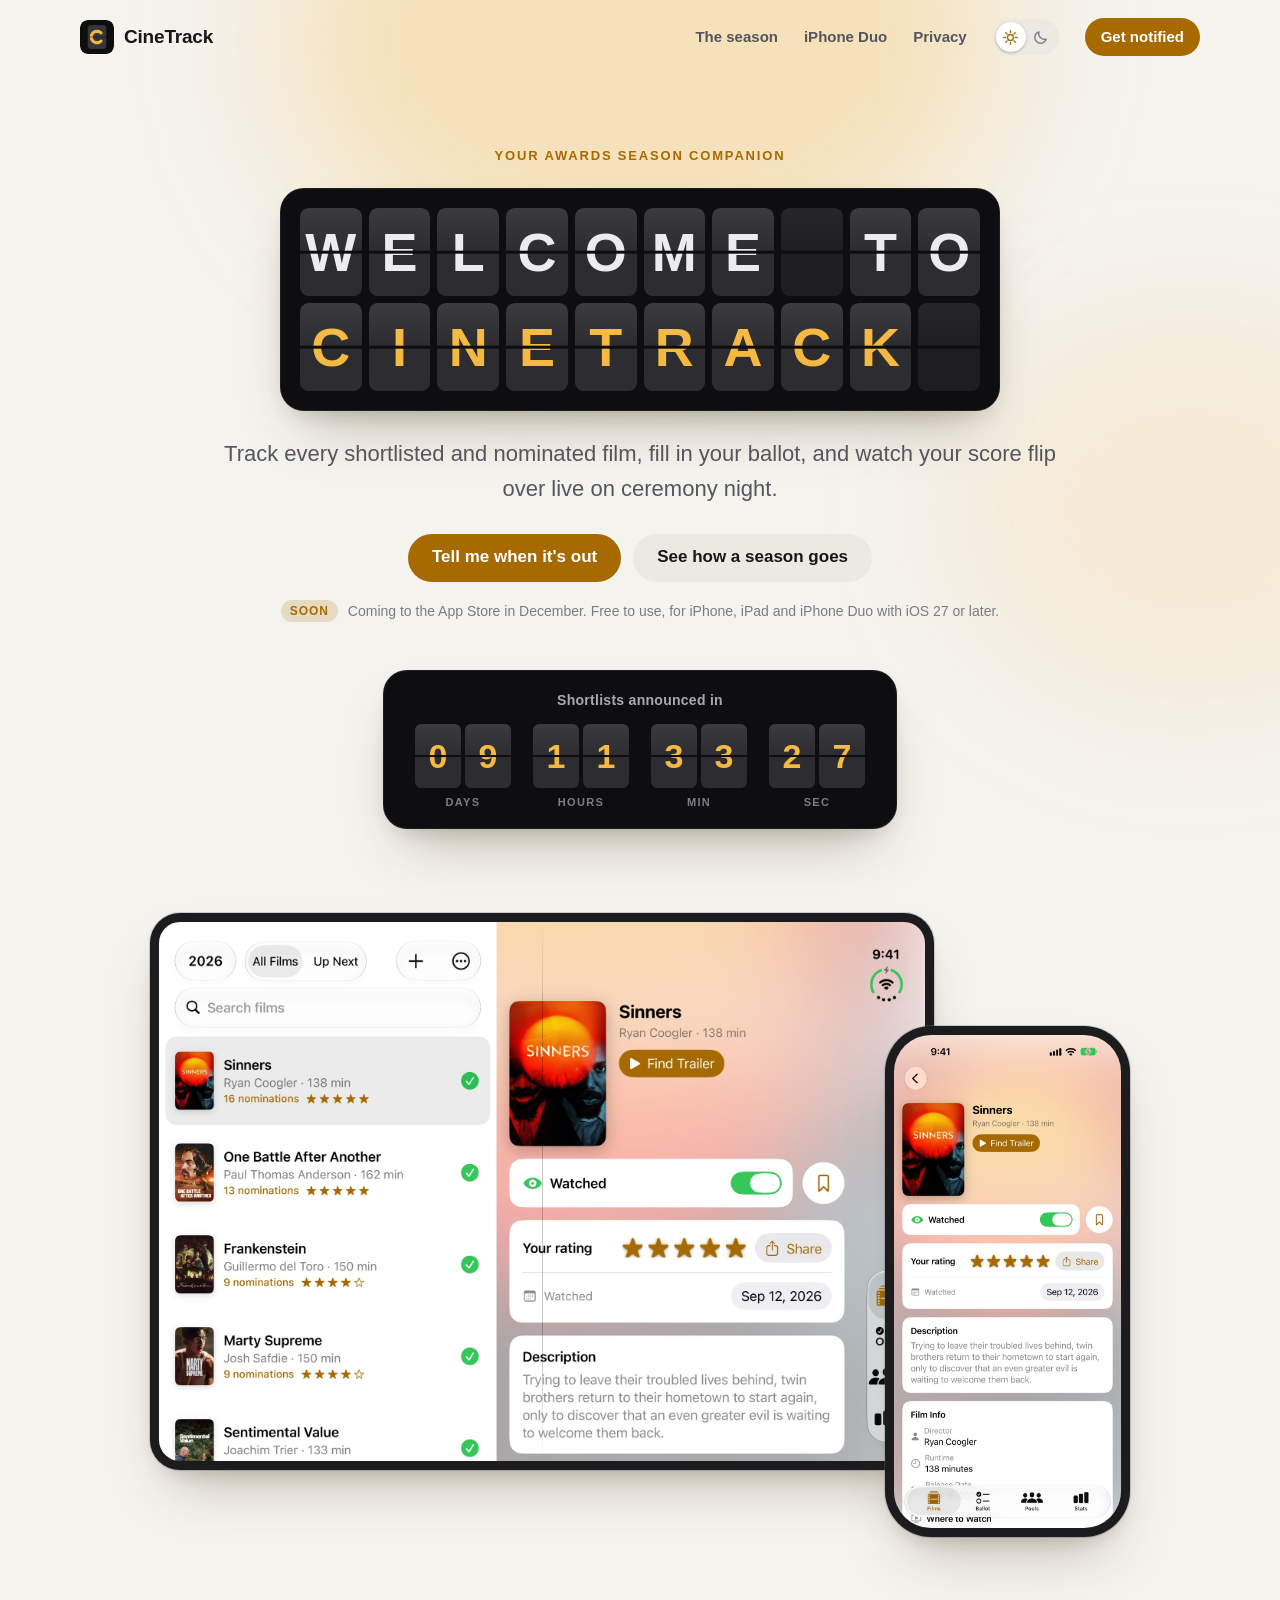
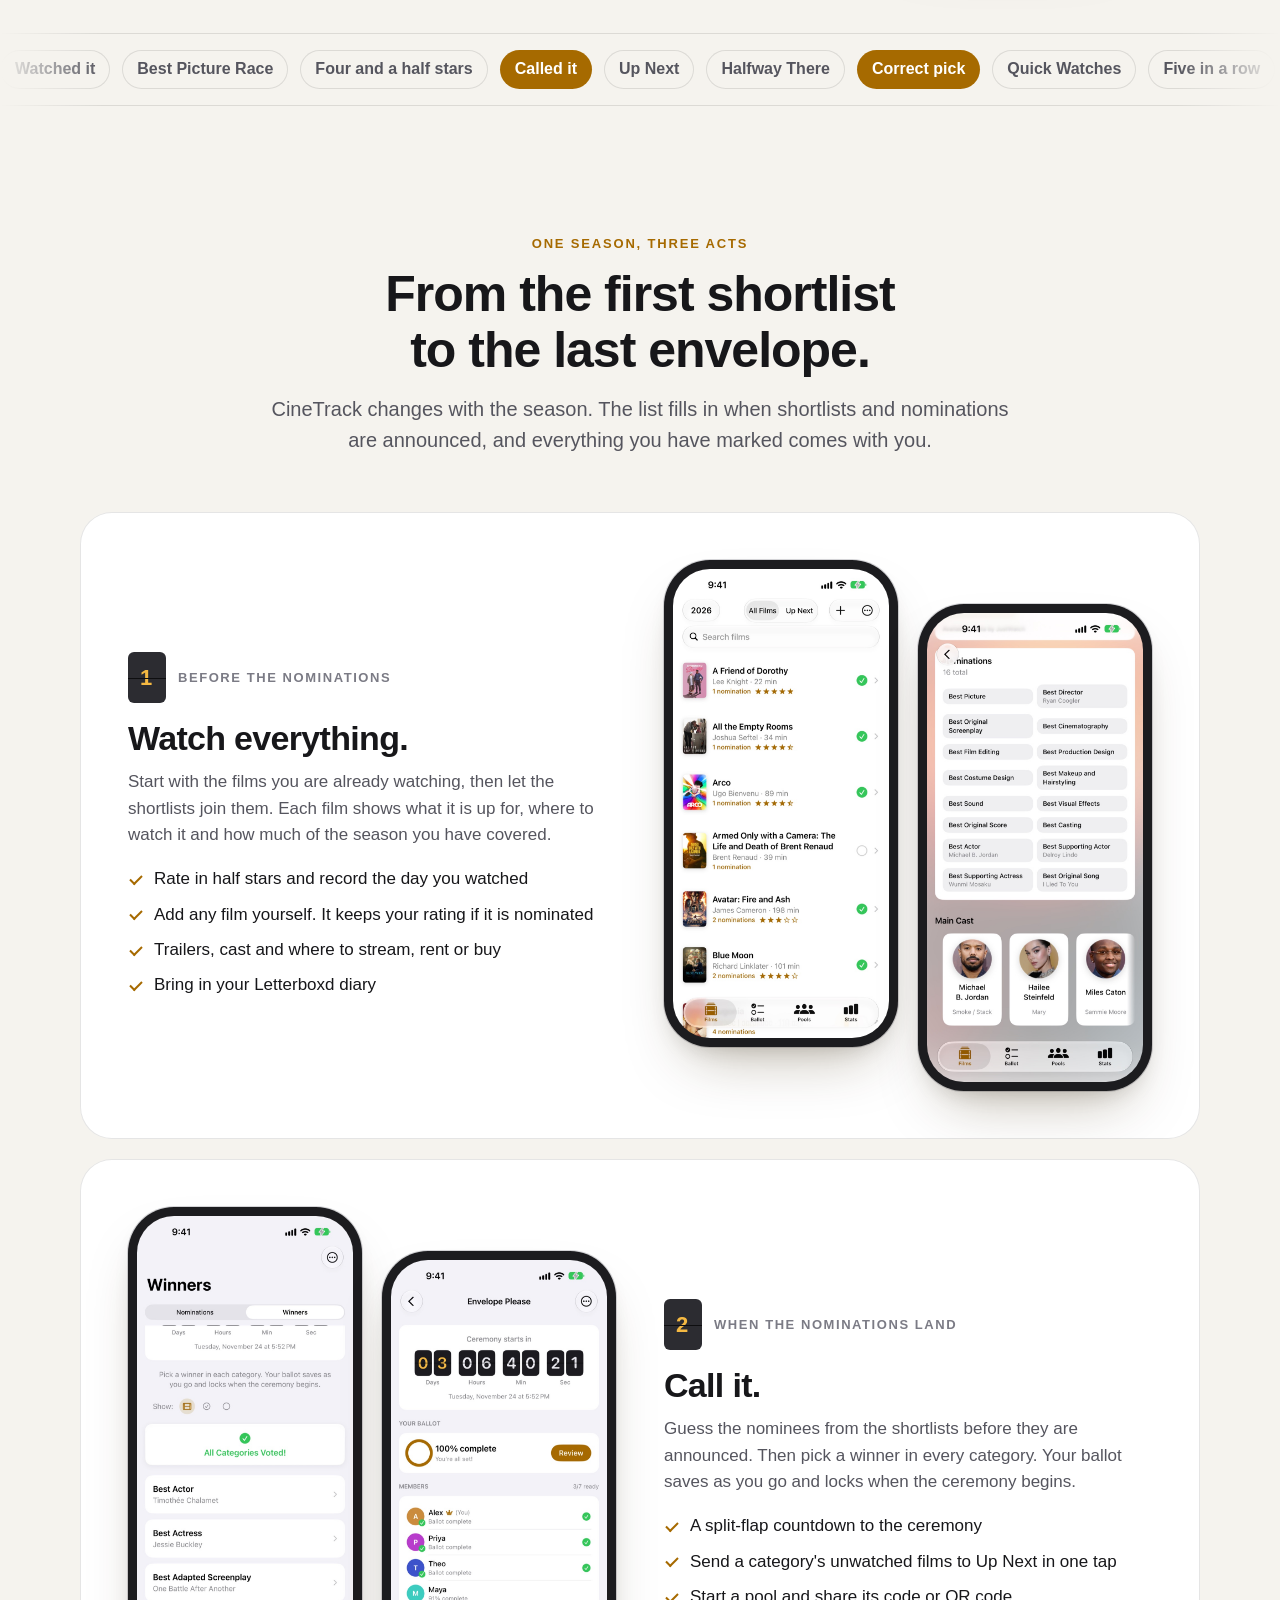
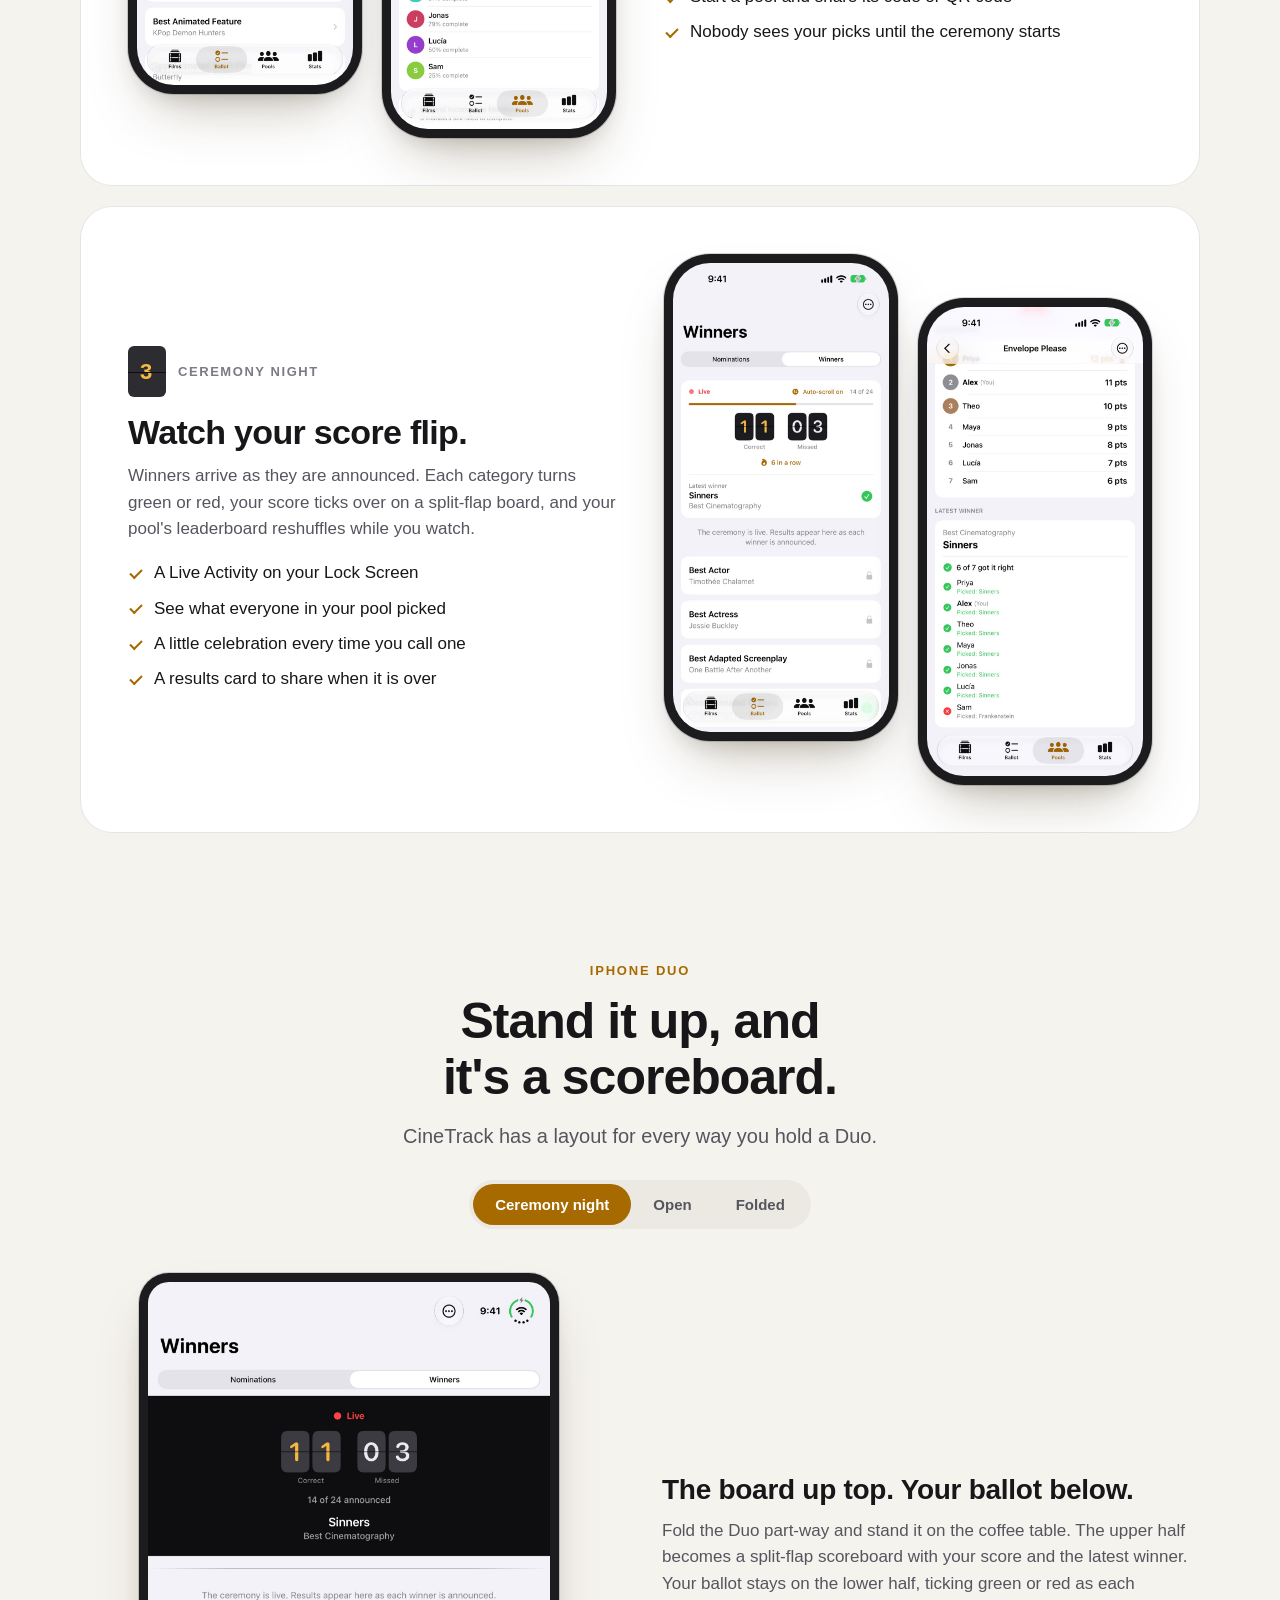
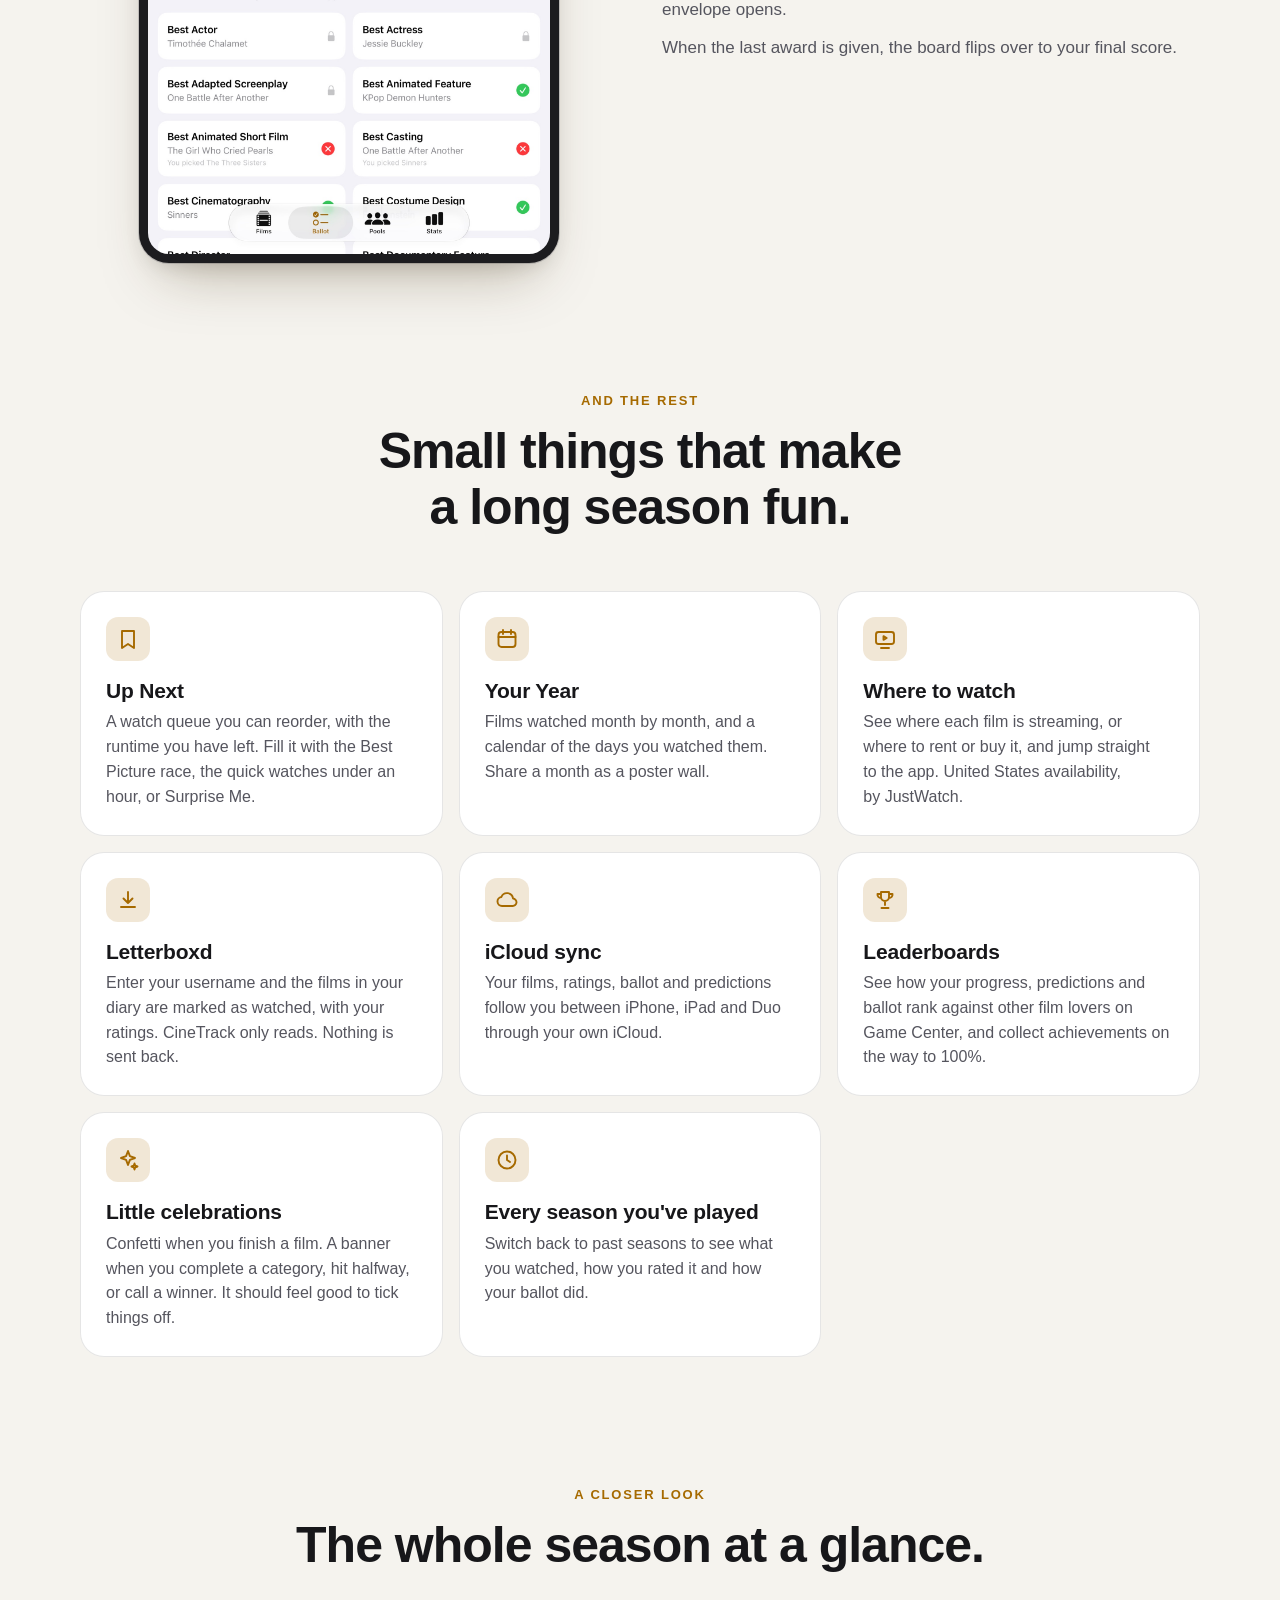
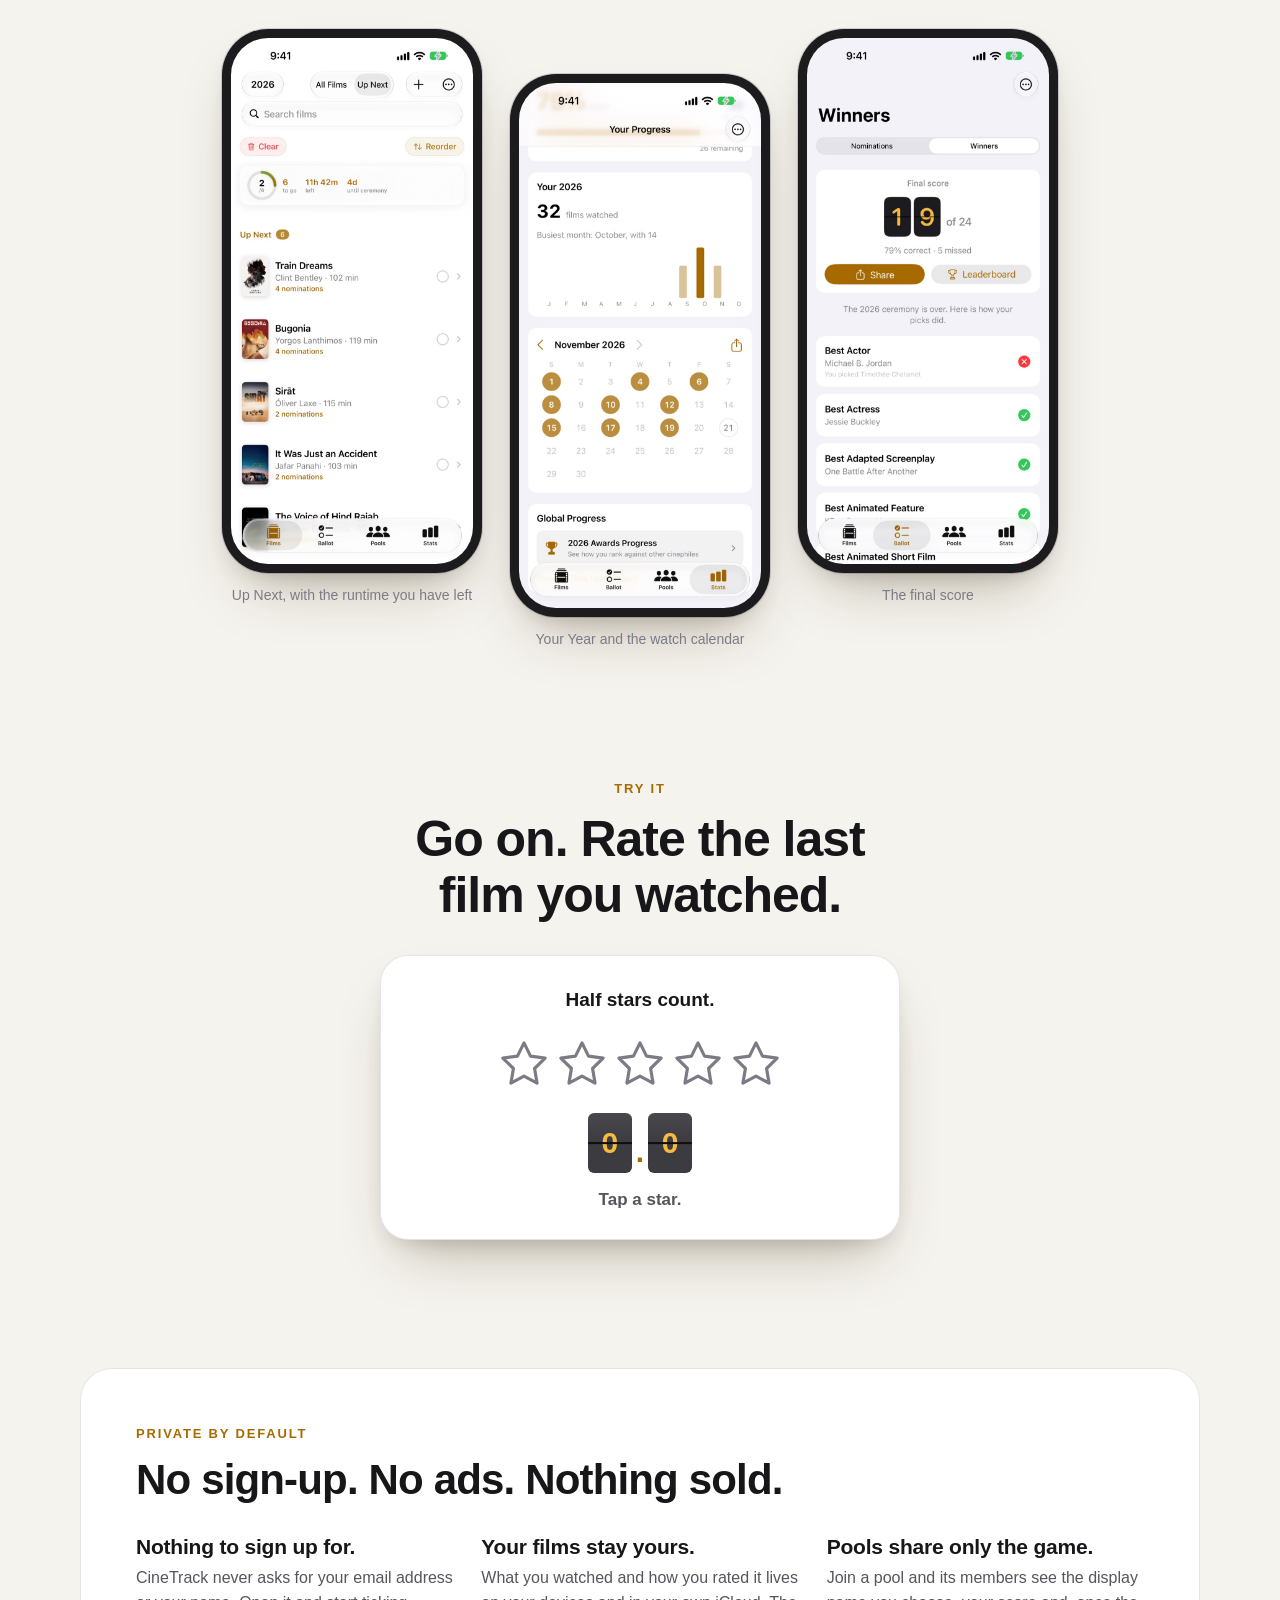
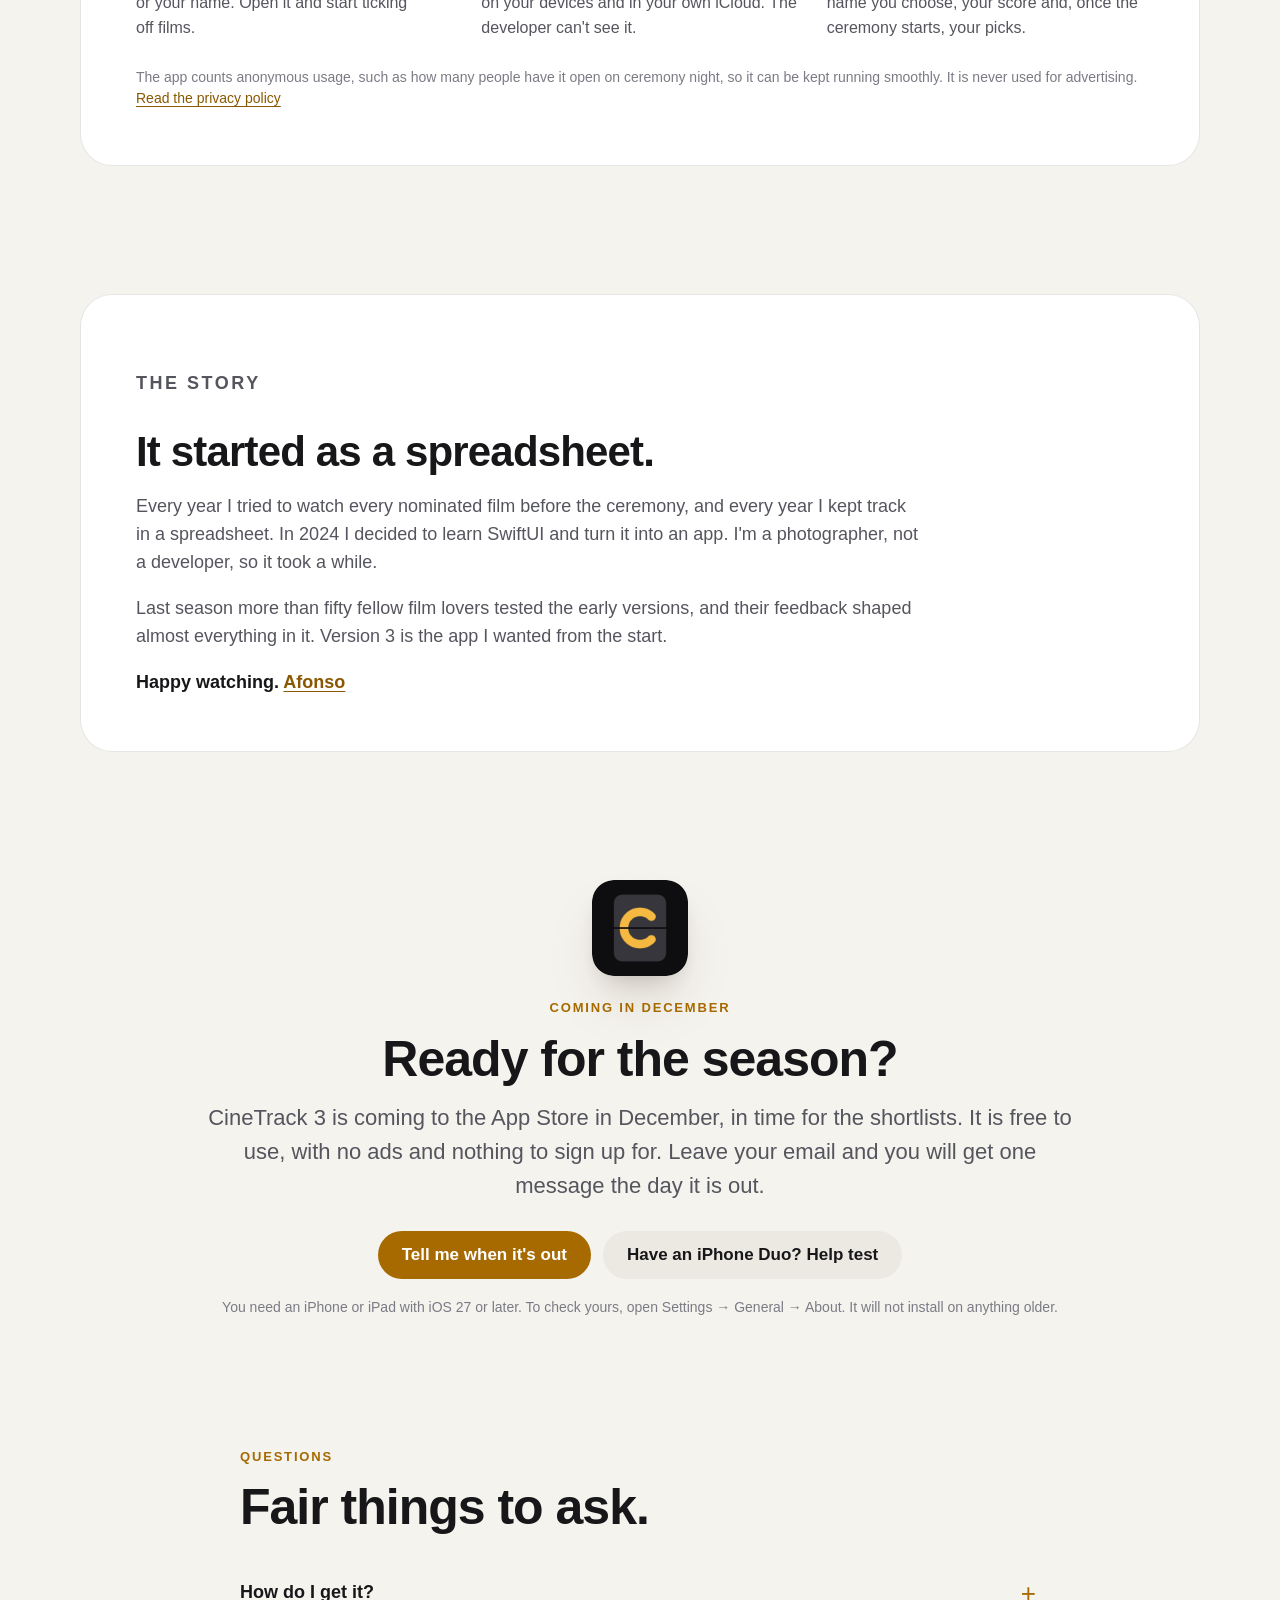
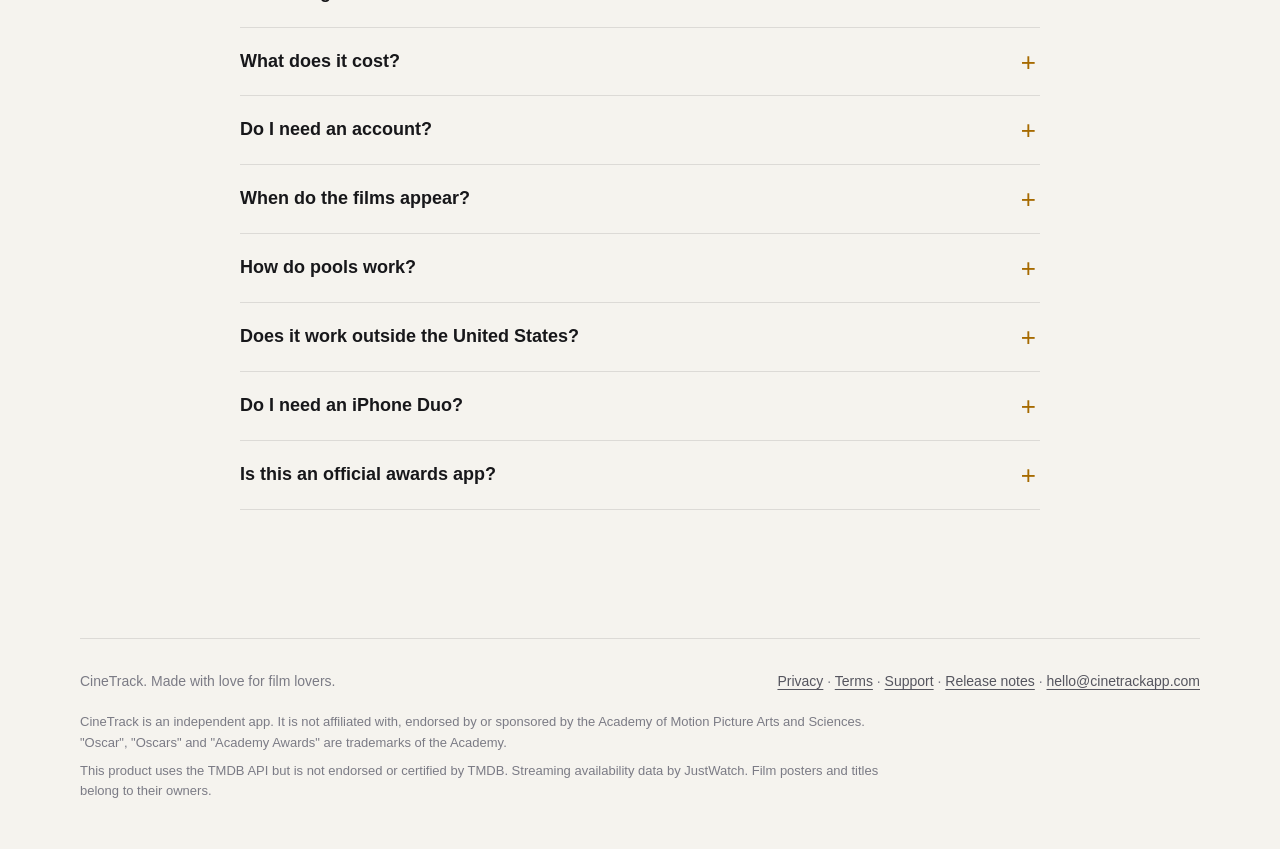
==== commit cfa63b34: "A launch list in place of TestFlight sign-ups - The buttons now ask to be told when the app is on th" ====
--- a/index.html
+++ b/index.html
@@ -19,8 +19,8 @@
 <link rel="icon" href="favicon.ico" sizes="32x32">
 <link rel="icon" href="assets/icon.svg" type="image/svg+xml">
 <link rel="apple-touch-icon" href="assets/apple-touch-icon.png">
-<script src="theme.js?v=202611214"></script>
-<link rel="stylesheet" href="styles.css?v=202611214">
+<script src="theme.js?v=202611230"></script>
+<link rel="stylesheet" href="styles.css?v=202611230">
 </head>
 <body>
 <div class="glow" aria-hidden="true"></div>
@@ -36,7 +36,7 @@
         <button type="button" data-theme-set="light" aria-pressed="false" aria-label="Light" title="Light"><svg viewBox="0 0 24 24" aria-hidden="true"><circle cx="12" cy="12" r="4.2"/><path d="M12 2.5v2.6M12 18.9v2.6M2.5 12h2.6M18.9 12h2.6M5.3 5.3l1.8 1.8M16.9 16.9l1.8 1.8M5.3 18.7l1.8-1.8M16.9 7.1l1.8-1.8"/></svg></button>
         <button type="button" data-theme-set="dark" aria-pressed="false" aria-label="Dark" title="Dark"><svg viewBox="0 0 24 24" aria-hidden="true"><path d="M20 14.2A8.2 8.2 0 0 1 9.8 4a8.2 8.2 0 1 0 10.2 10.2z"/></svg></button>
       </div>
-      <a class="button small" href="#get">Join the beta</a>
+      <a class="button small" href="#get">Get notified</a>
     </nav>
   </header>
 
@@ -47,10 +47,10 @@
       <div class="board" data-board aria-hidden="true"></div>
       <p class="lede">Track every shortlisted and nominated film, fill in your ballot, and watch your score flip over live on ceremony night.</p>
       <div class="actions">
-        <a class="button" data-store="Download on the App Store" href="#invite">Request a TestFlight invite</a>
+        <a class="button" data-store="Download on the App Store" href="#invite">Tell me when it's out</a>
         <a class="button quiet" href="#season">See how a season goes</a>
       </div>
-      <p class="fine"><span class="badge">Beta</span> Free during the beta. For iPhone, iPad and iPhone Duo with iOS 27 or later.</p>
+      <p class="fine"><span class="badge">Soon</span> Coming to the App Store in December. Free to use, for iPhone, iPad and iPhone Duo with iOS 27 or later.</p>
 
       <div class="countdown" data-countdown hidden>
         <span class="label" aria-hidden="true"></span>
@@ -242,12 +242,12 @@
 
     <section class="get reveal" id="get">
       <img class="icon" src="assets/icon.png" alt="" width="96" height="96" loading="lazy">
-      <p class="eyebrow">Now in beta</p>
+      <p class="eyebrow">Coming in December</p>
       <h2 style="margin-top: 12px">Ready for the season?</h2>
-      <p class="lede">CineTrack 3 is in beta on TestFlight. It is free during the beta, with no ads and nothing to sign up for. Ask for an invite and you will get a TestFlight link by email.</p>
+      <p class="lede">CineTrack 3 is coming to the App Store in December, in time for the shortlists. It is free to use, with no ads and nothing to sign up for. Leave your email and you will get one message the day it is out.</p>
       <div class="actions">
-        <a class="button" data-store="Download on the App Store" href="#invite">Request a TestFlight invite</a>
-        <a class="button quiet" href="support.html#beta">How the beta works</a>
+        <a class="button" data-store="Download on the App Store" href="#invite">Tell me when it's out</a>
+        <a class="button quiet" href="support.html#beta">Have an iPhone Duo? Help test</a>
       </div>
       <p class="fine">You need an iPhone or iPad with iOS 27 or later. To check yours, open Settings → General → About. It will not install on anything older.</p>
     </section>
@@ -256,11 +256,11 @@
       <p class="eyebrow">Questions</p>
       <h2>Fair things to ask.</h2>
       <div style="margin-top: 24px">
-        <details><summary>How do I get it?</summary><p>CineTrack 3 is in beta. Ask for an invite with the button above, giving the email address on your Apple Account, and a TestFlight link will arrive by email. You need iOS 27 or later.</p></details>
-        <details><summary>What does it cost?</summary><p>It is free during the beta, and there are no ads. Pricing after the beta has not been decided.</p></details>
+        <details><summary>How do I get it?</summary><p>CineTrack 3 comes to the App Store in December. Leave your email with the button above and you will get one message the day it is out. You need iOS 27 or later.</p></details>
+        <details><summary>What does it cost?</summary><p>It is free to use, with no ads: tracking films, your ballot, pools with friends, and the winners and final scores once the ceremony ends. Following the ceremony live will need a Season Pass, a small one-time purchase each season and not a subscription. It will be offered when nominations are announced.</p></details>
         <details><summary>Do I need an account?</summary><p>No. To play in a pool you choose a display name, and that is all anyone sees.</p></details>
         <details><summary>When do the films appear?</summary><p>You can add films yourself at any time. Shortlisted films arrive when the shortlists are announced and the nominees when nominations are announced. The app offers the new list as soon as it is ready, and keeps everything you had already marked.</p></details>
-        <details><summary>How do pools work?</summary><p>Once nominations are out, create a pool and share its code. Friends join with the code, everyone fills in a ballot, and on ceremony night the leaderboard updates as winners are announced. Pools are free and just for fun: the app handles no money.</p></details>
+        <details><summary>How do pools work?</summary><p>Once nominations are out, create a pool and share its code. Friends join with the code, everyone fills in a ballot, and on ceremony night the leaderboard follows the winners: live with a Season Pass, or for the whole pool when its host has a Pool Pass, and for everyone once the ceremony ends. Pools are free to create and join, and just for fun: no money changes hands between players.</p></details>
         <details><summary>Does it work outside the United States?</summary><p>Yes. Everything works everywhere except Where to Watch, which shows United States availability for now.</p></details>
         <details><summary>Do I need an iPhone Duo?</summary><p>No. It is a complete app on any iPhone or iPad with iOS 27 or later. It just makes good use of the Duo if you have one.</p></details>
         <details><summary>Is this an official awards app?</summary><p>No. CineTrack is independent, made by one film lover, and is not affiliated with the Academy or any other awards body.</p></details>
@@ -282,28 +282,27 @@
 <dialog id="invite" aria-labelledby="invite-title">
   <form id="invite-form" method="dialog" novalidate>
     <div class="dialog-head">
-      <h2 id="invite-title">Request a TestFlight invite</h2>
+      <h2 id="invite-title">Tell me when it's out</h2>
       <button class="close" type="button" data-close-invite aria-label="Close">×</button>
     </div>
-    <p class="dialog-lede">Answer a few questions and your request is written for you. If there is a spot, a TestFlight invite arrives by email.</p>
-    <label>Name<input name="name" autocomplete="name" required></label>
-    <label>Email <small>the one on your Apple Account, so the invite works</small><input name="email" type="email" autocomplete="email" inputmode="email" required></label>
+    <p class="dialog-lede">Leave your email and the request is written for you. You get one message, the day CineTrack is on the App Store.</p>
+    <label>Name <small>optional</small><input name="name" autocomplete="name"></label>
+    <label>Email<input name="email" type="email" autocomplete="email" inputmode="email" required></label>
     <fieldset>
       <legend>Devices you'd use it on</legend>
       <label class="tick"><input type="checkbox" name="devices" value="iPhone"> iPhone</label>
       <label class="tick"><input type="checkbox" name="devices" value="iPhone Duo"> iPhone Duo</label>
       <label class="tick"><input type="checkbox" name="devices" value="iPad"> iPad</label>
     </fieldset>
-    <label class="tick consent"><input type="checkbox" name="os" required> <span>My device runs iOS or iPadOS 27 or later. <small>Check in Settings → General → About. The app can't install on older versions.</small></span></label>
+    <label class="tick consent"><input type="checkbox" name="duotest"> <span>I have an iPhone Duo and would like to help test before launch. <small>Testing is through Apple's TestFlight, so give the email on your Apple Account. Beta software can have bugs.</small></span></label>
     <label>Anything else? <small>optional</small><textarea name="note" rows="2" maxlength="600" placeholder="How you follow awards season, who you'd play a pool with…"></textarea></label>
-    <label class="tick consent"><input type="checkbox" name="consent" required> <span>I understand this is beta software and can have bugs. I've read the <a href="terms.html" target="_blank" rel="noopener">terms</a> and <a href="privacy.html" target="_blank" rel="noopener">privacy policy</a>.</span></label>
     <p class="form-error" id="invite-error" role="alert" hidden></p>
     <p class="how">Next you choose how to send it: Gmail, your Mail app, or copy and paste. Nothing is sent until you do.</p>
     <div class="dialog-actions">
       <button class="button quiet" type="button" data-close-invite>Cancel</button>
       <button class="button" type="submit">Continue</button>
     </div>
-    <p class="fine">Your details are used only to run the beta, and deleted when it ends or when you ask.</p>
+    <p class="fine">Your email is used once, to tell you CineTrack is out, and then deleted. CineTrack needs iOS or iPadOS 27 or later. See the <a href="privacy.html" target="_blank" rel="noopener">privacy policy</a>.</p>
   </form>
   <div id="invite-done" hidden>
     <div class="dialog-head">
@@ -324,6 +323,6 @@
     </div>
   </div>
 </dialog>
-<script src="site.js?v=202611214"></script>
+<script src="site.js?v=202611230"></script>
 </body>
 </html>
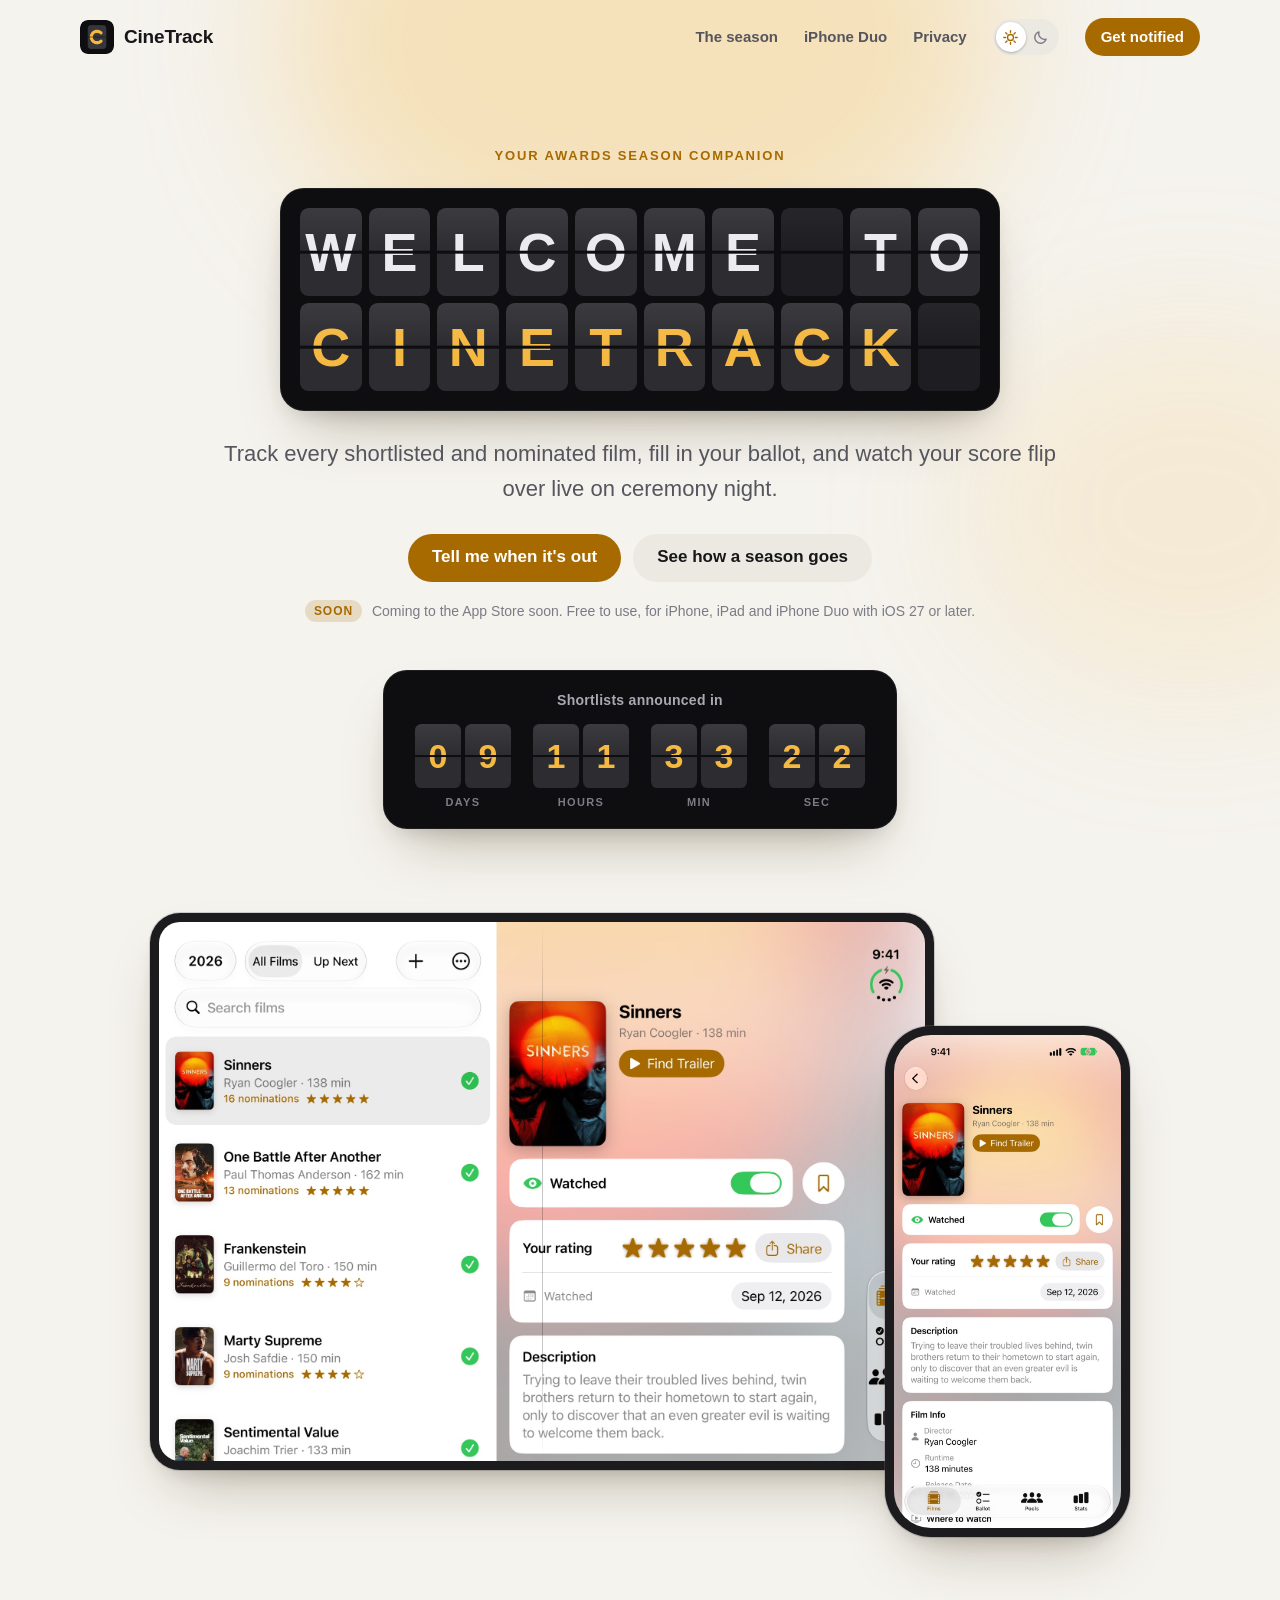
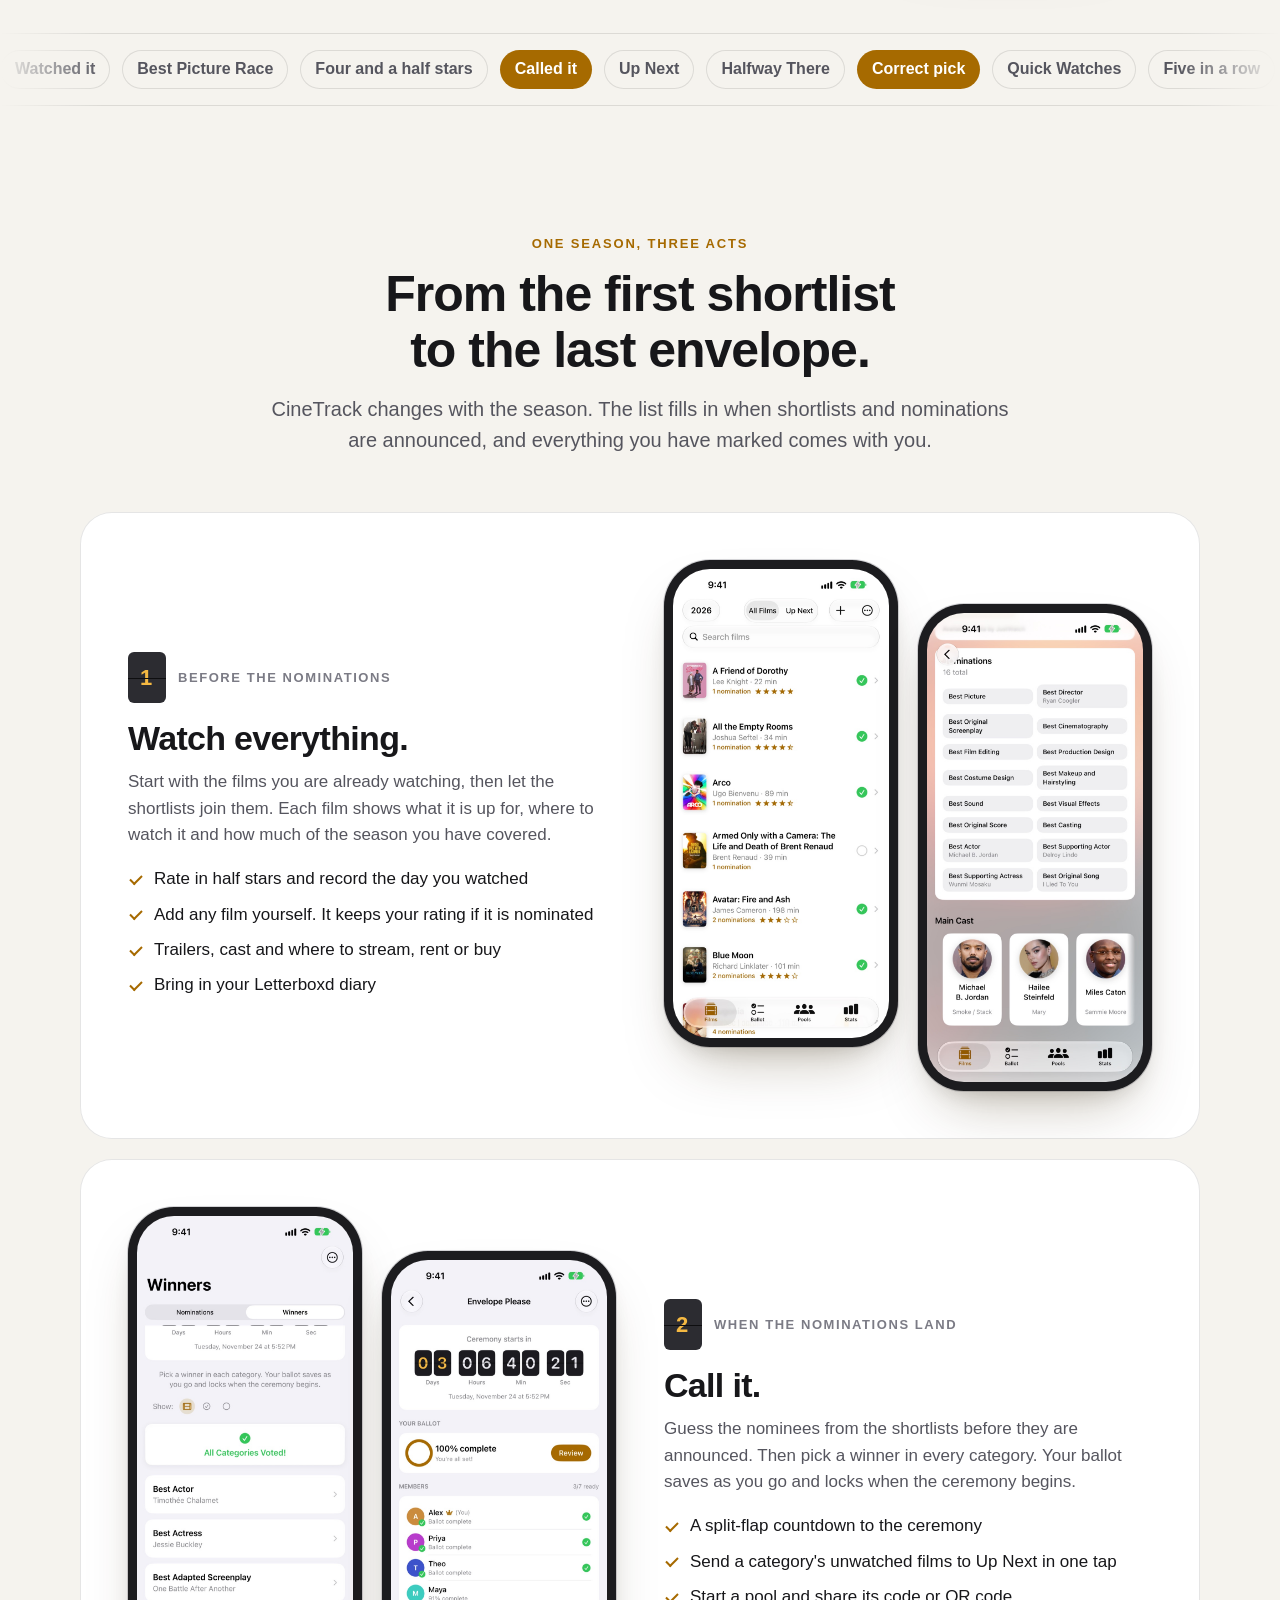
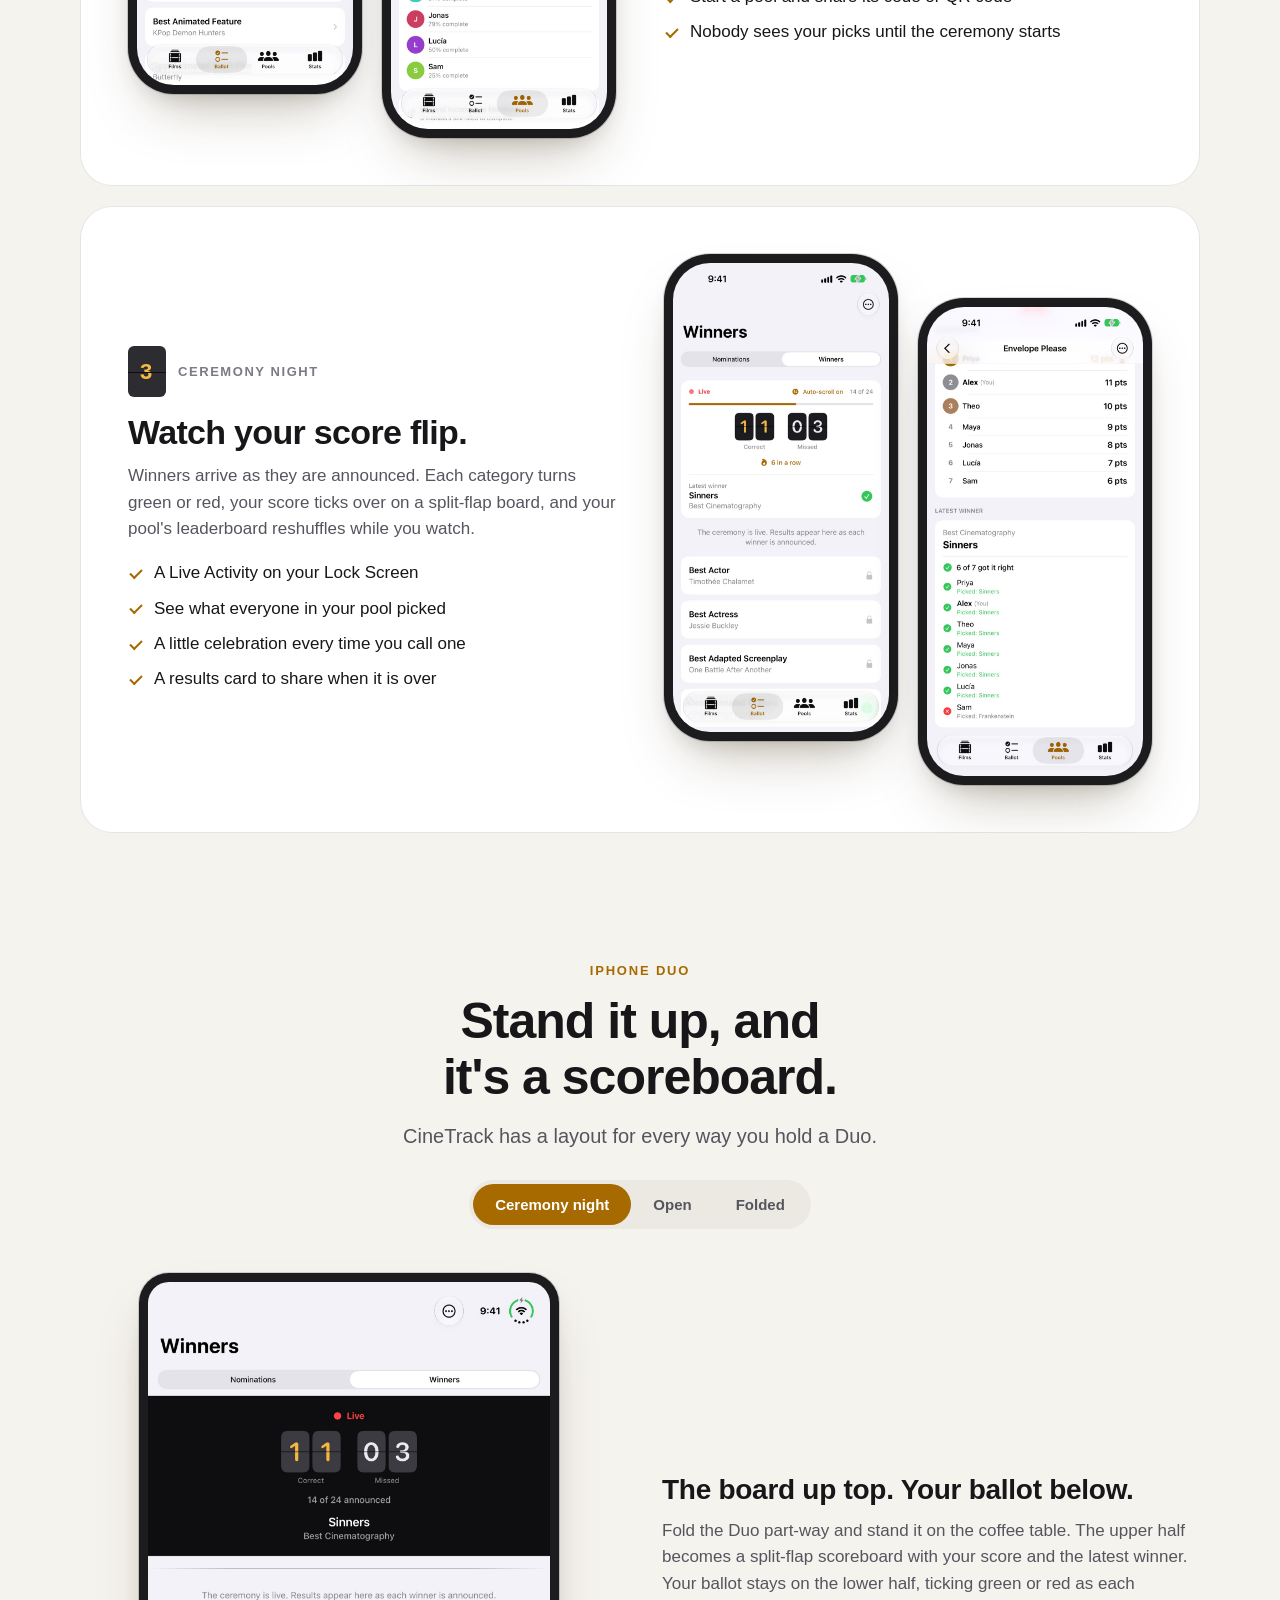
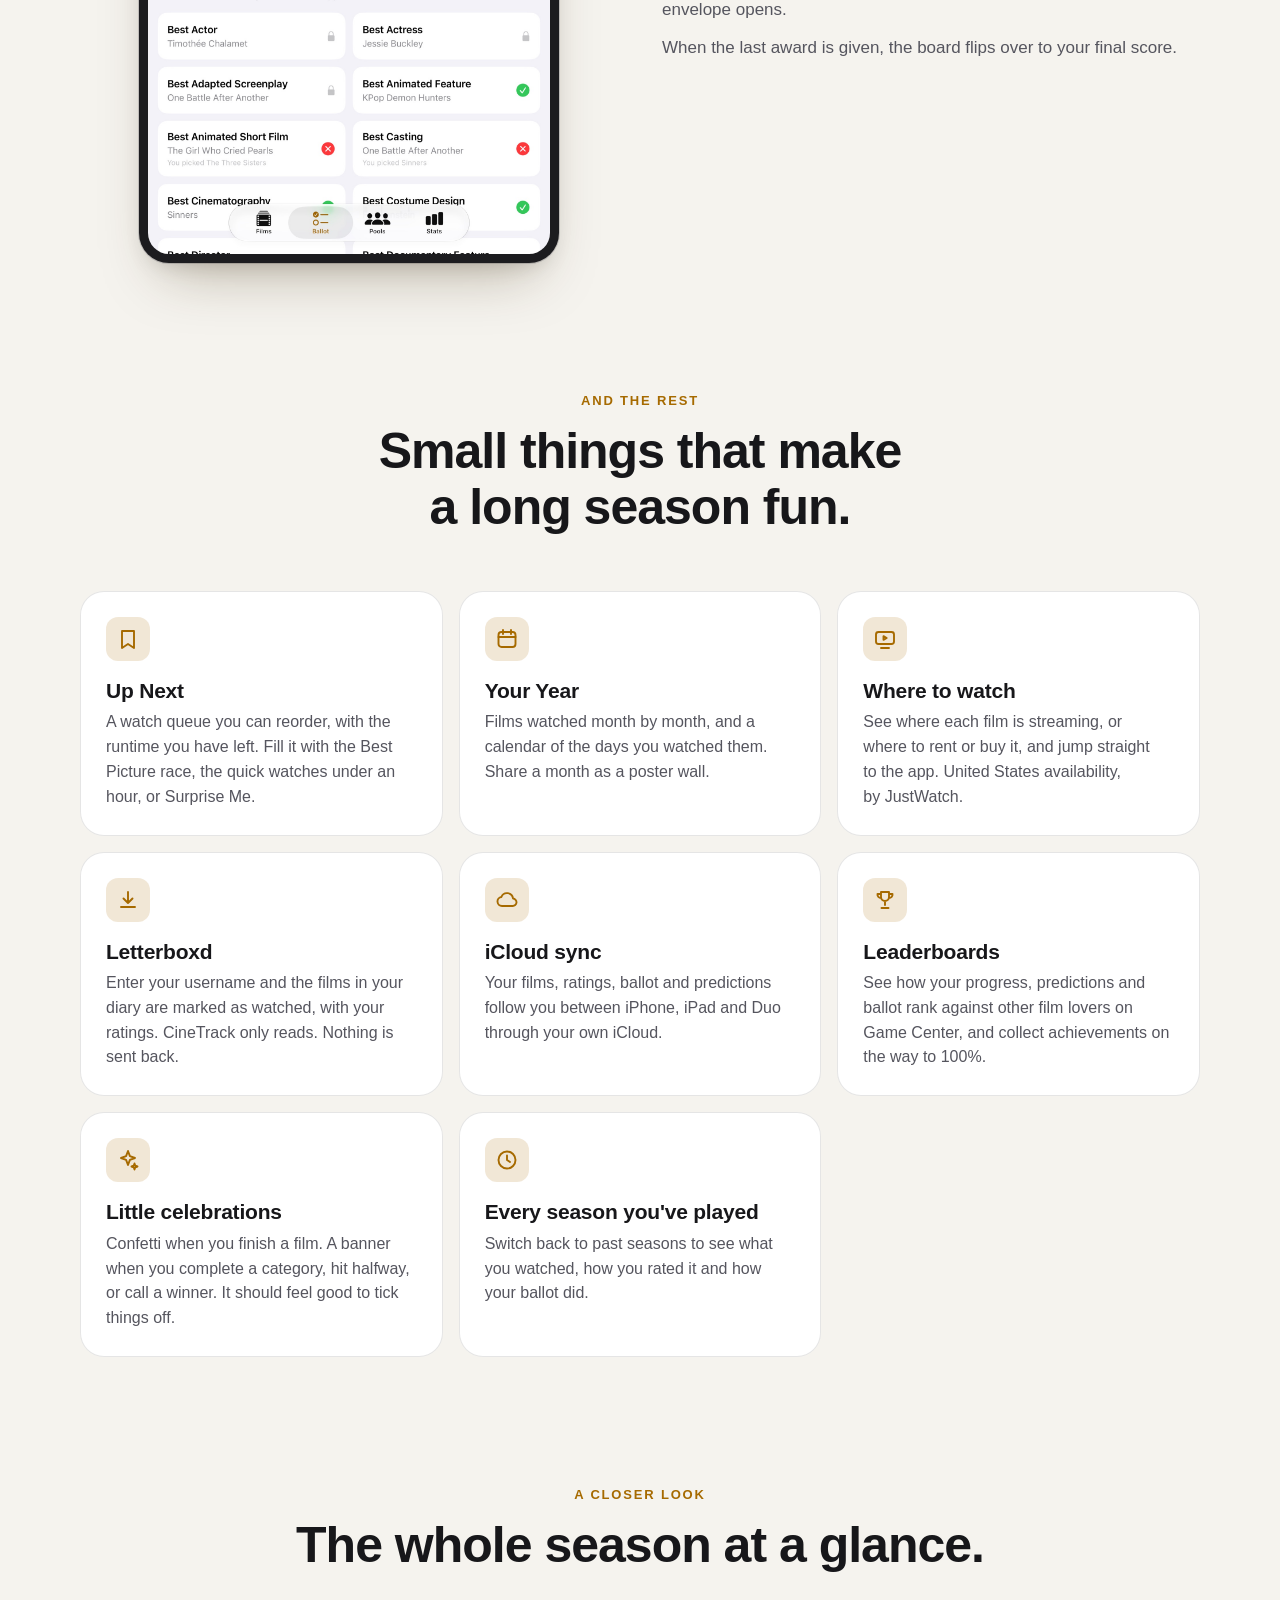
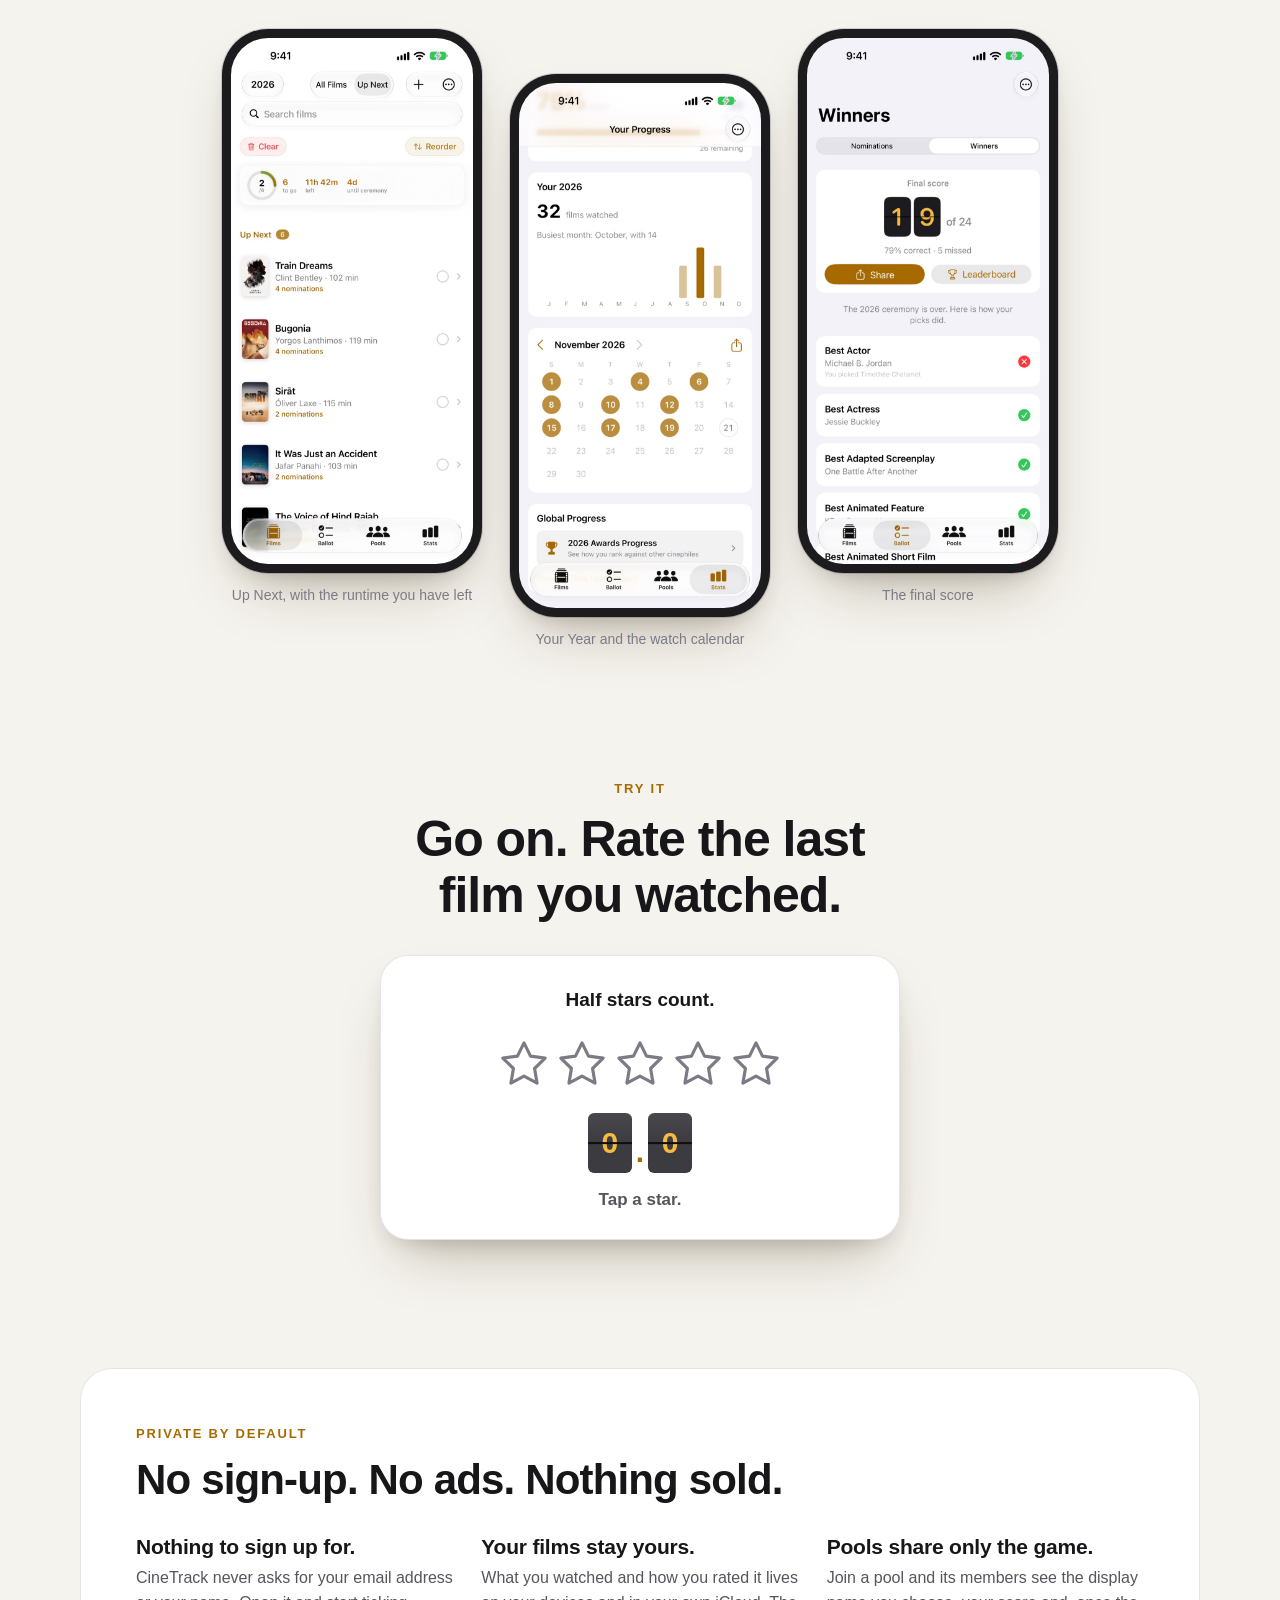
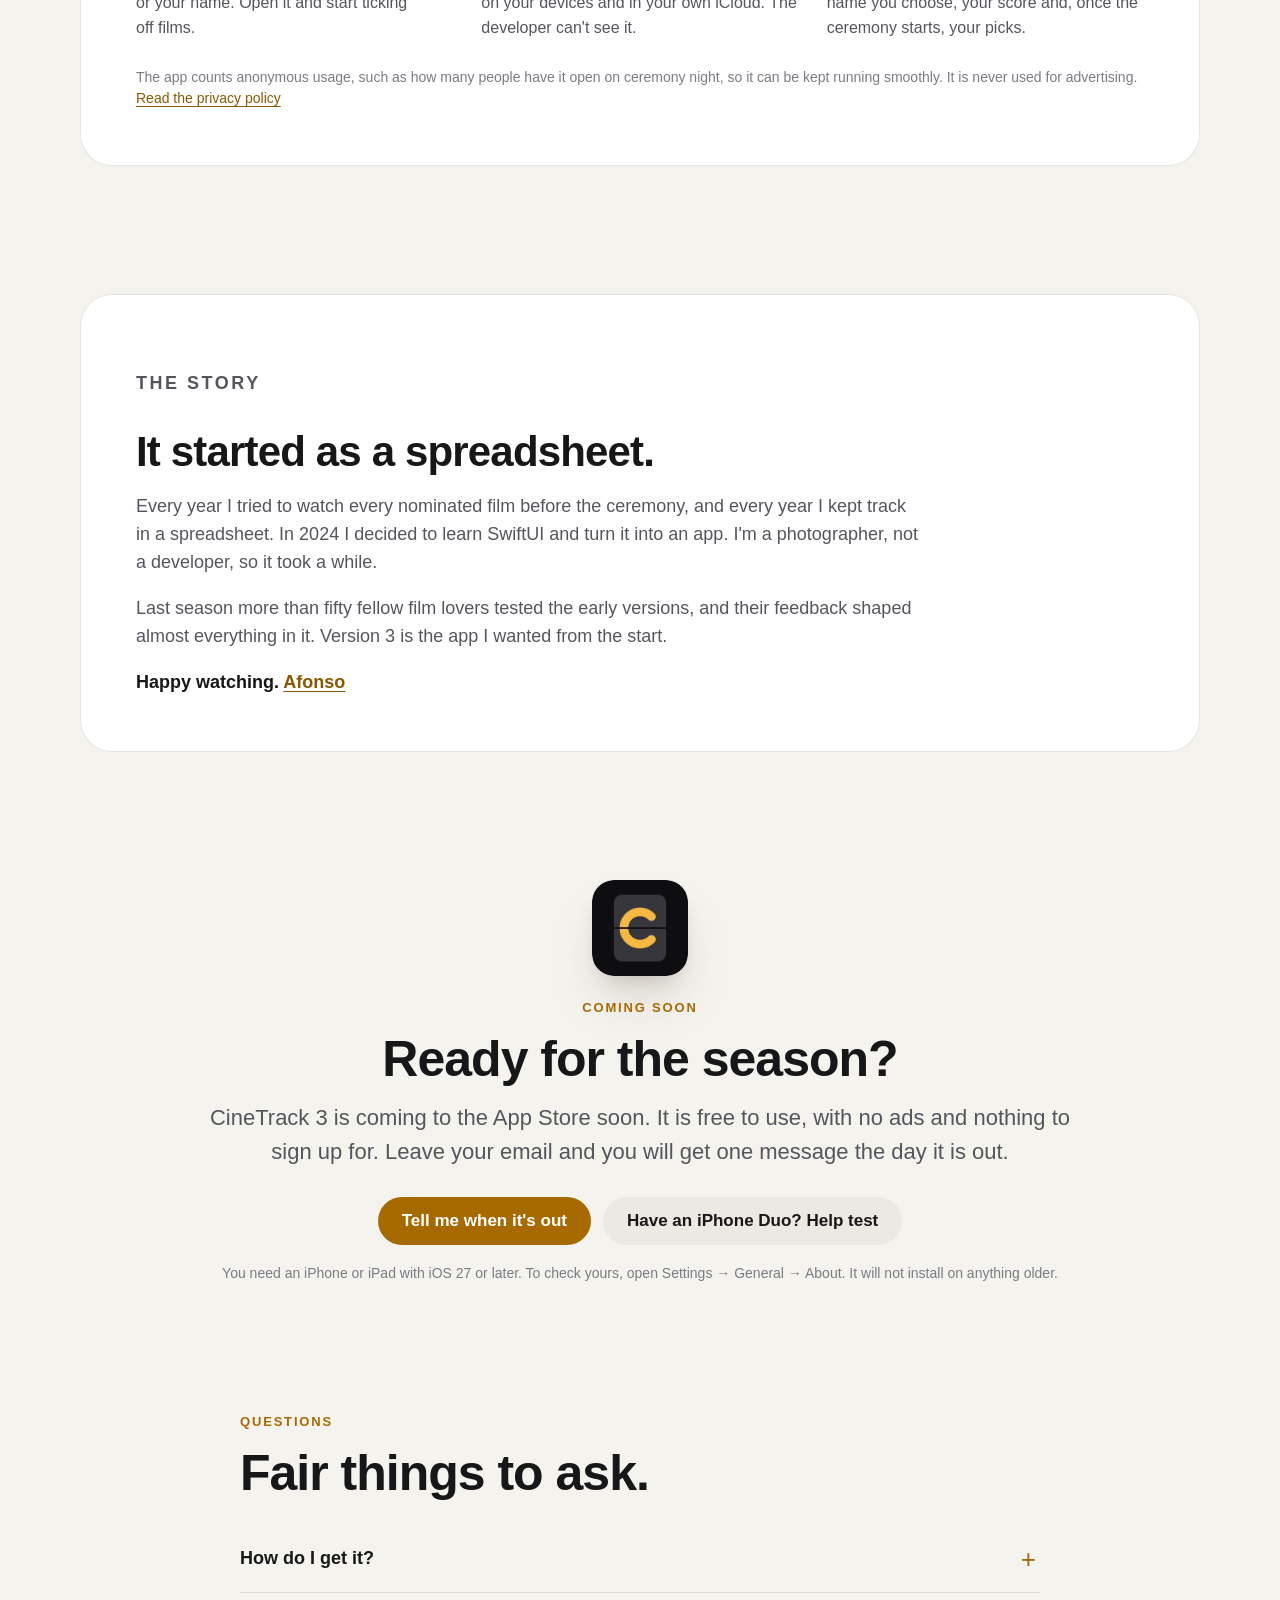
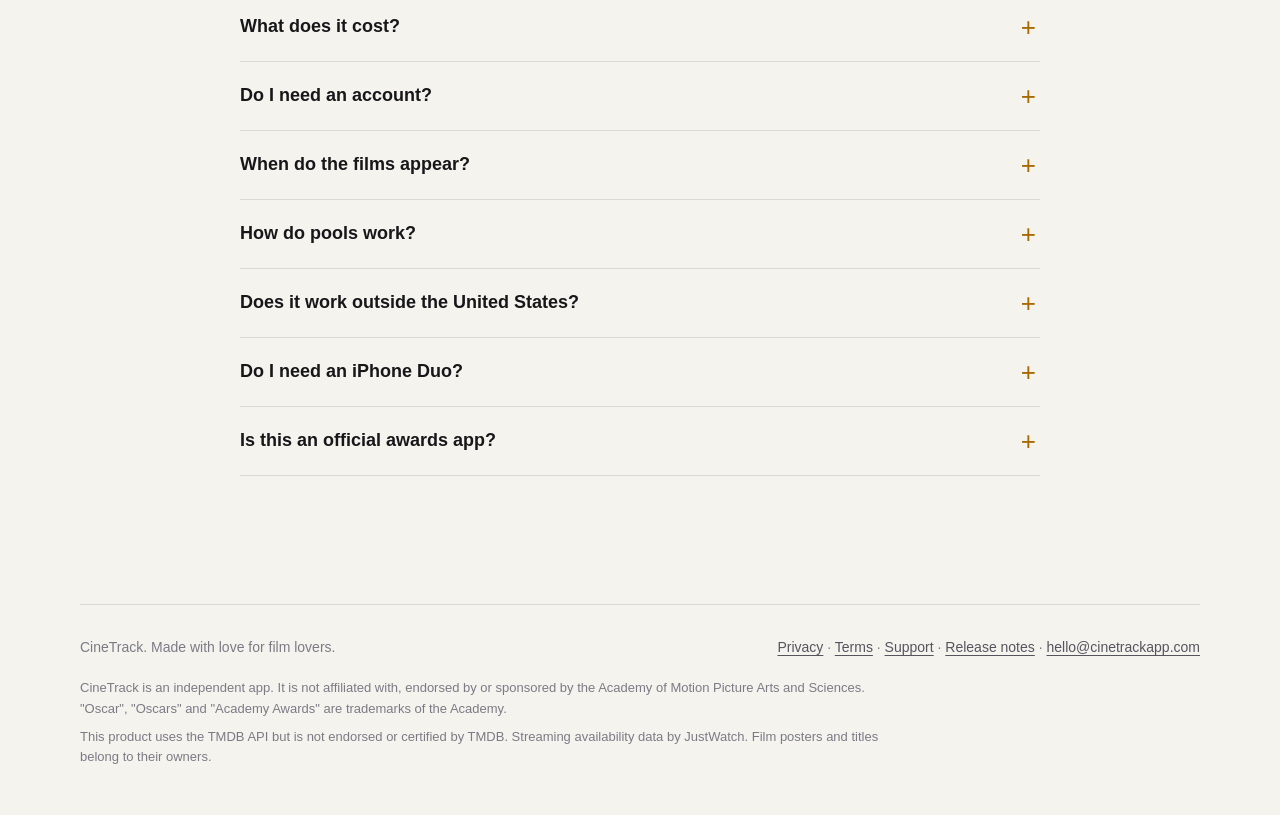
==== commit a4b5b4d9: "Coming soon, not a month; the Season Pass as an optional extra with no price yet Co-Authored-By: Cla" ====
--- a/index.html
+++ b/index.html
@@ -50,7 +50,7 @@
         <a class="button" data-store="Download on the App Store" href="#invite">Tell me when it's out</a>
         <a class="button quiet" href="#season">See how a season goes</a>
       </div>
-      <p class="fine"><span class="badge">Soon</span> Coming to the App Store in December. Free to use, for iPhone, iPad and iPhone Duo with iOS 27 or later.</p>
+      <p class="fine"><span class="badge">Soon</span> Coming to the App Store soon. Free to use, for iPhone, iPad and iPhone Duo with iOS 27 or later.</p>
 
       <div class="countdown" data-countdown hidden>
         <span class="label" aria-hidden="true"></span>
@@ -242,9 +242,9 @@
 
     <section class="get reveal" id="get">
       <img class="icon" src="assets/icon.png" alt="" width="96" height="96" loading="lazy">
-      <p class="eyebrow">Coming in December</p>
+      <p class="eyebrow">Coming soon</p>
       <h2 style="margin-top: 12px">Ready for the season?</h2>
-      <p class="lede">CineTrack 3 is coming to the App Store in December, in time for the shortlists. It is free to use, with no ads and nothing to sign up for. Leave your email and you will get one message the day it is out.</p>
+      <p class="lede">CineTrack 3 is coming to the App Store soon. It is free to use, with no ads and nothing to sign up for. Leave your email and you will get one message the day it is out.</p>
       <div class="actions">
         <a class="button" data-store="Download on the App Store" href="#invite">Tell me when it's out</a>
         <a class="button quiet" href="support.html#beta">Have an iPhone Duo? Help test</a>
@@ -256,11 +256,11 @@
       <p class="eyebrow">Questions</p>
       <h2>Fair things to ask.</h2>
       <div style="margin-top: 24px">
-        <details><summary>How do I get it?</summary><p>CineTrack 3 comes to the App Store in December. Leave your email with the button above and you will get one message the day it is out. You need iOS 27 or later.</p></details>
-        <details><summary>What does it cost?</summary><p>It is free to use, with no ads: tracking films, your ballot, pools with friends, and the winners and final scores once the ceremony ends. Following the ceremony live will need a Season Pass, a small one-time purchase each season and not a subscription. It will be offered when nominations are announced.</p></details>
+        <details><summary>How do I get it?</summary><p>CineTrack 3 is coming to the App Store soon. Leave your email with the button above and you will get one message the day it is out. You need iOS 27 or later.</p></details>
+        <details><summary>What does it cost?</summary><p>CineTrack is free, with no ads. Tracking films, your ballot, pools with friends, and the winners and final scores are all included. An optional Season Pass, a one-time purchase and not a subscription, will add live results on ceremony night. Its price has not been set yet.</p></details>
         <details><summary>Do I need an account?</summary><p>No. To play in a pool you choose a display name, and that is all anyone sees.</p></details>
         <details><summary>When do the films appear?</summary><p>You can add films yourself at any time. Shortlisted films arrive when the shortlists are announced and the nominees when nominations are announced. The app offers the new list as soon as it is ready, and keeps everything you had already marked.</p></details>
-        <details><summary>How do pools work?</summary><p>Once nominations are out, create a pool and share its code. Friends join with the code, everyone fills in a ballot, and on ceremony night the leaderboard follows the winners: live with a Season Pass, or for the whole pool when its host has a Pool Pass, and for everyone once the ceremony ends. Pools are free to create and join, and just for fun: no money changes hands between players.</p></details>
+        <details><summary>How do pools work?</summary><p>Once nominations are out, create a pool and share its code. Friends join with the code, everyone fills in a ballot, and on ceremony night the pool's leaderboard shows who called the most winners. Pools are free and just for fun: no money changes hands between players.</p></details>
         <details><summary>Does it work outside the United States?</summary><p>Yes. Everything works everywhere except Where to Watch, which shows United States availability for now.</p></details>
         <details><summary>Do I need an iPhone Duo?</summary><p>No. It is a complete app on any iPhone or iPad with iOS 27 or later. It just makes good use of the Duo if you have one.</p></details>
         <details><summary>Is this an official awards app?</summary><p>No. CineTrack is independent, made by one film lover, and is not affiliated with the Academy or any other awards body.</p></details>
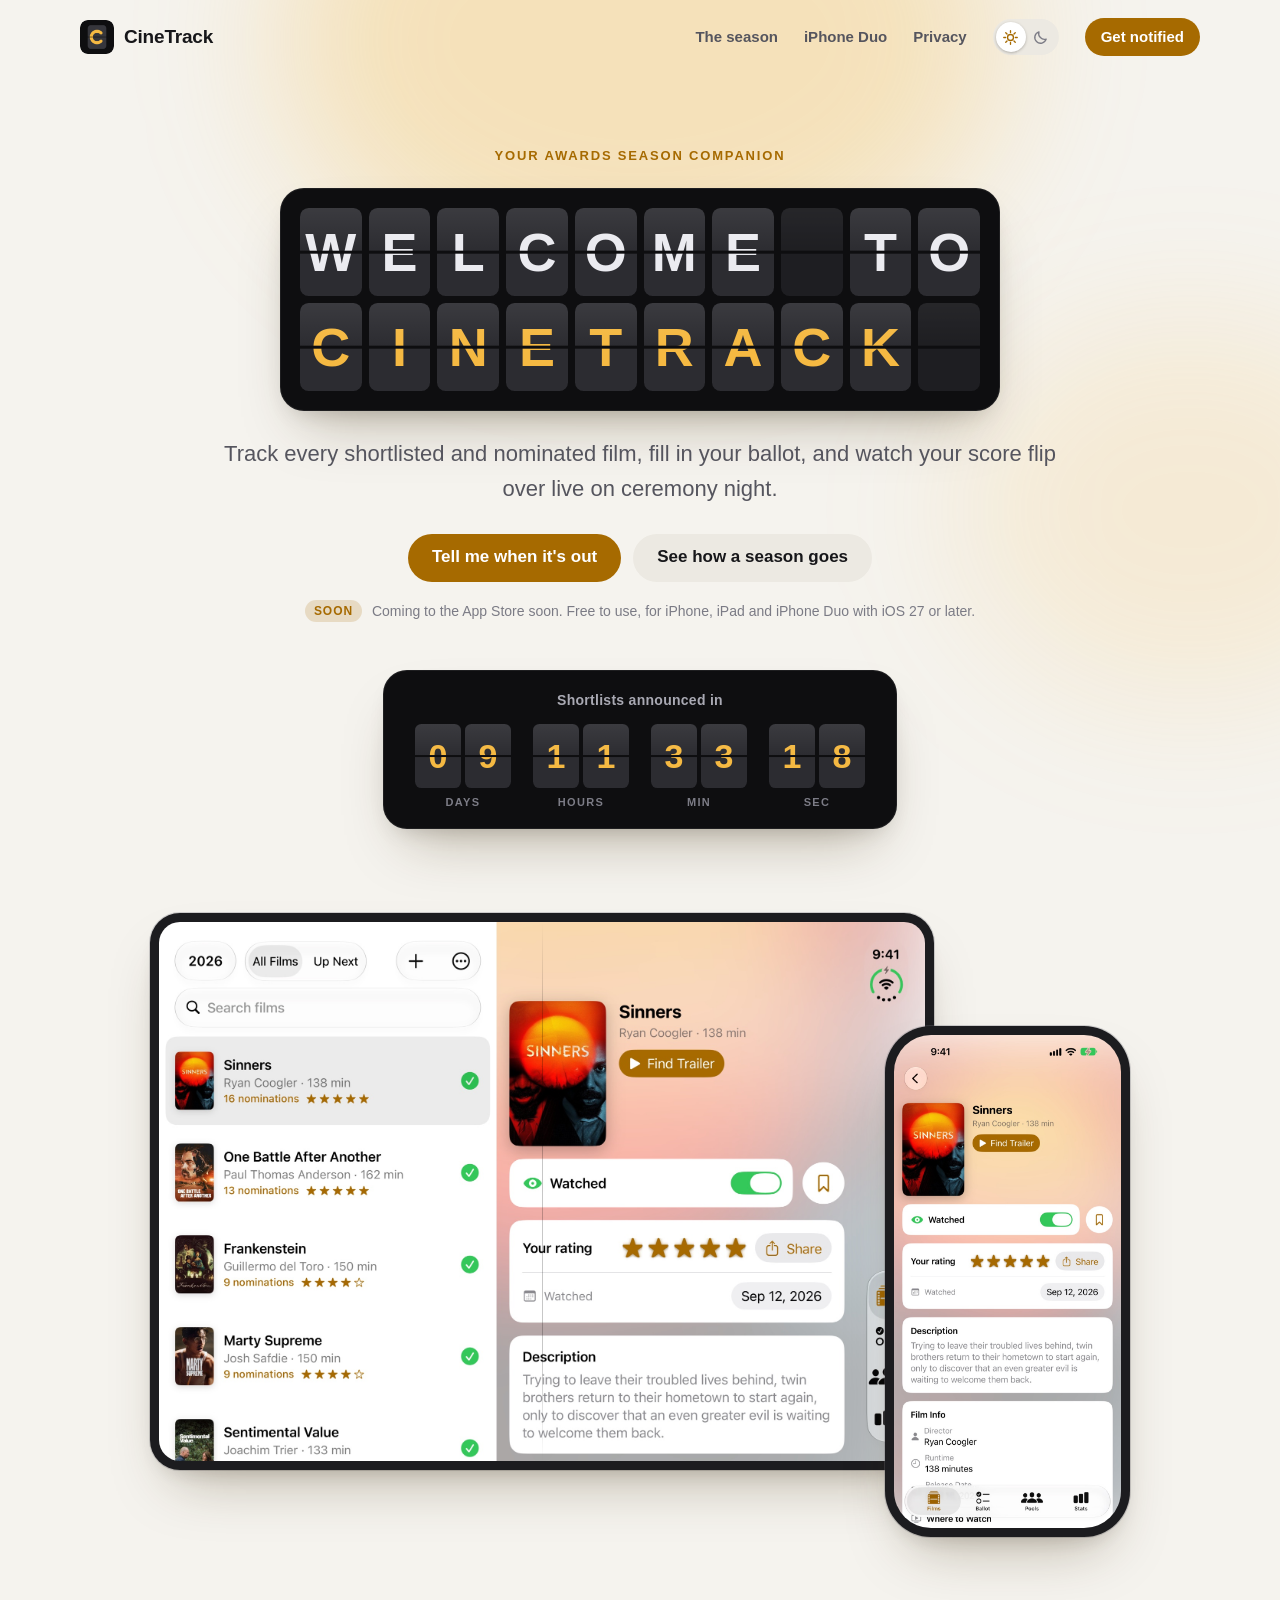
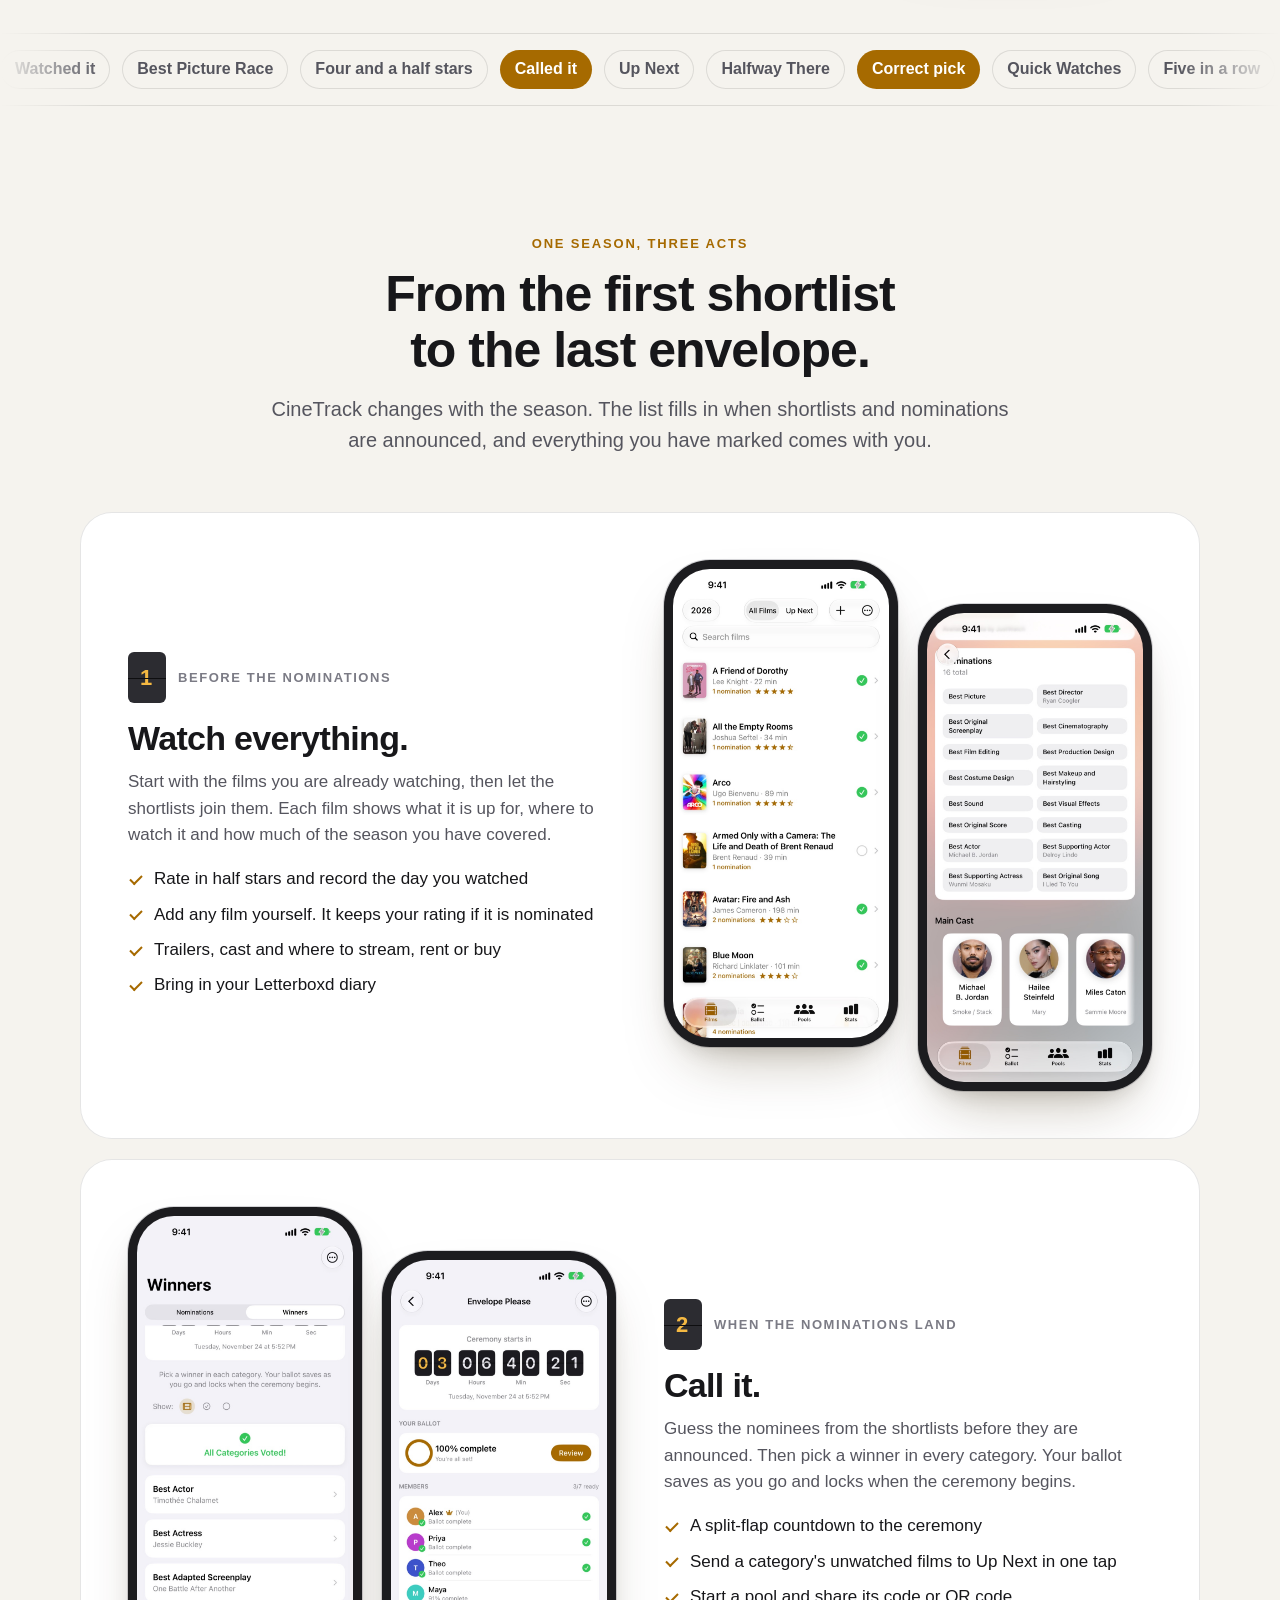
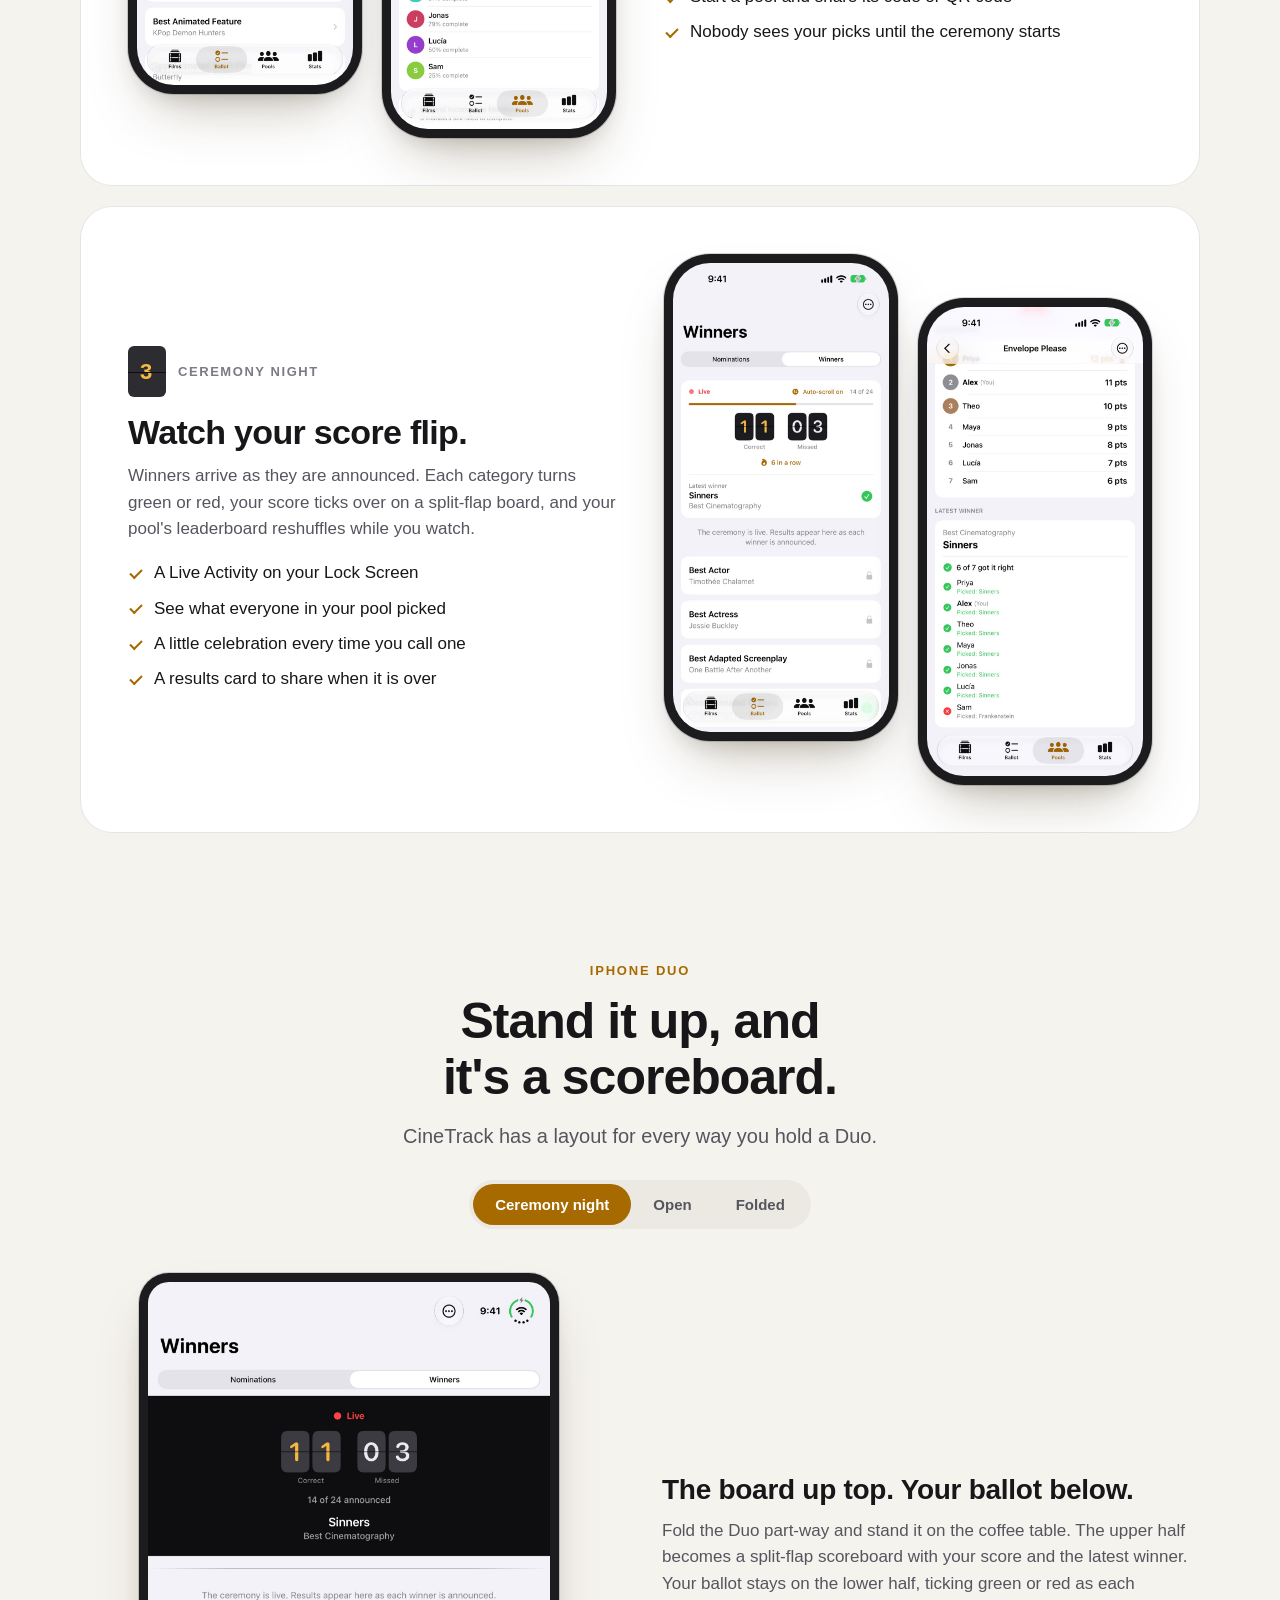
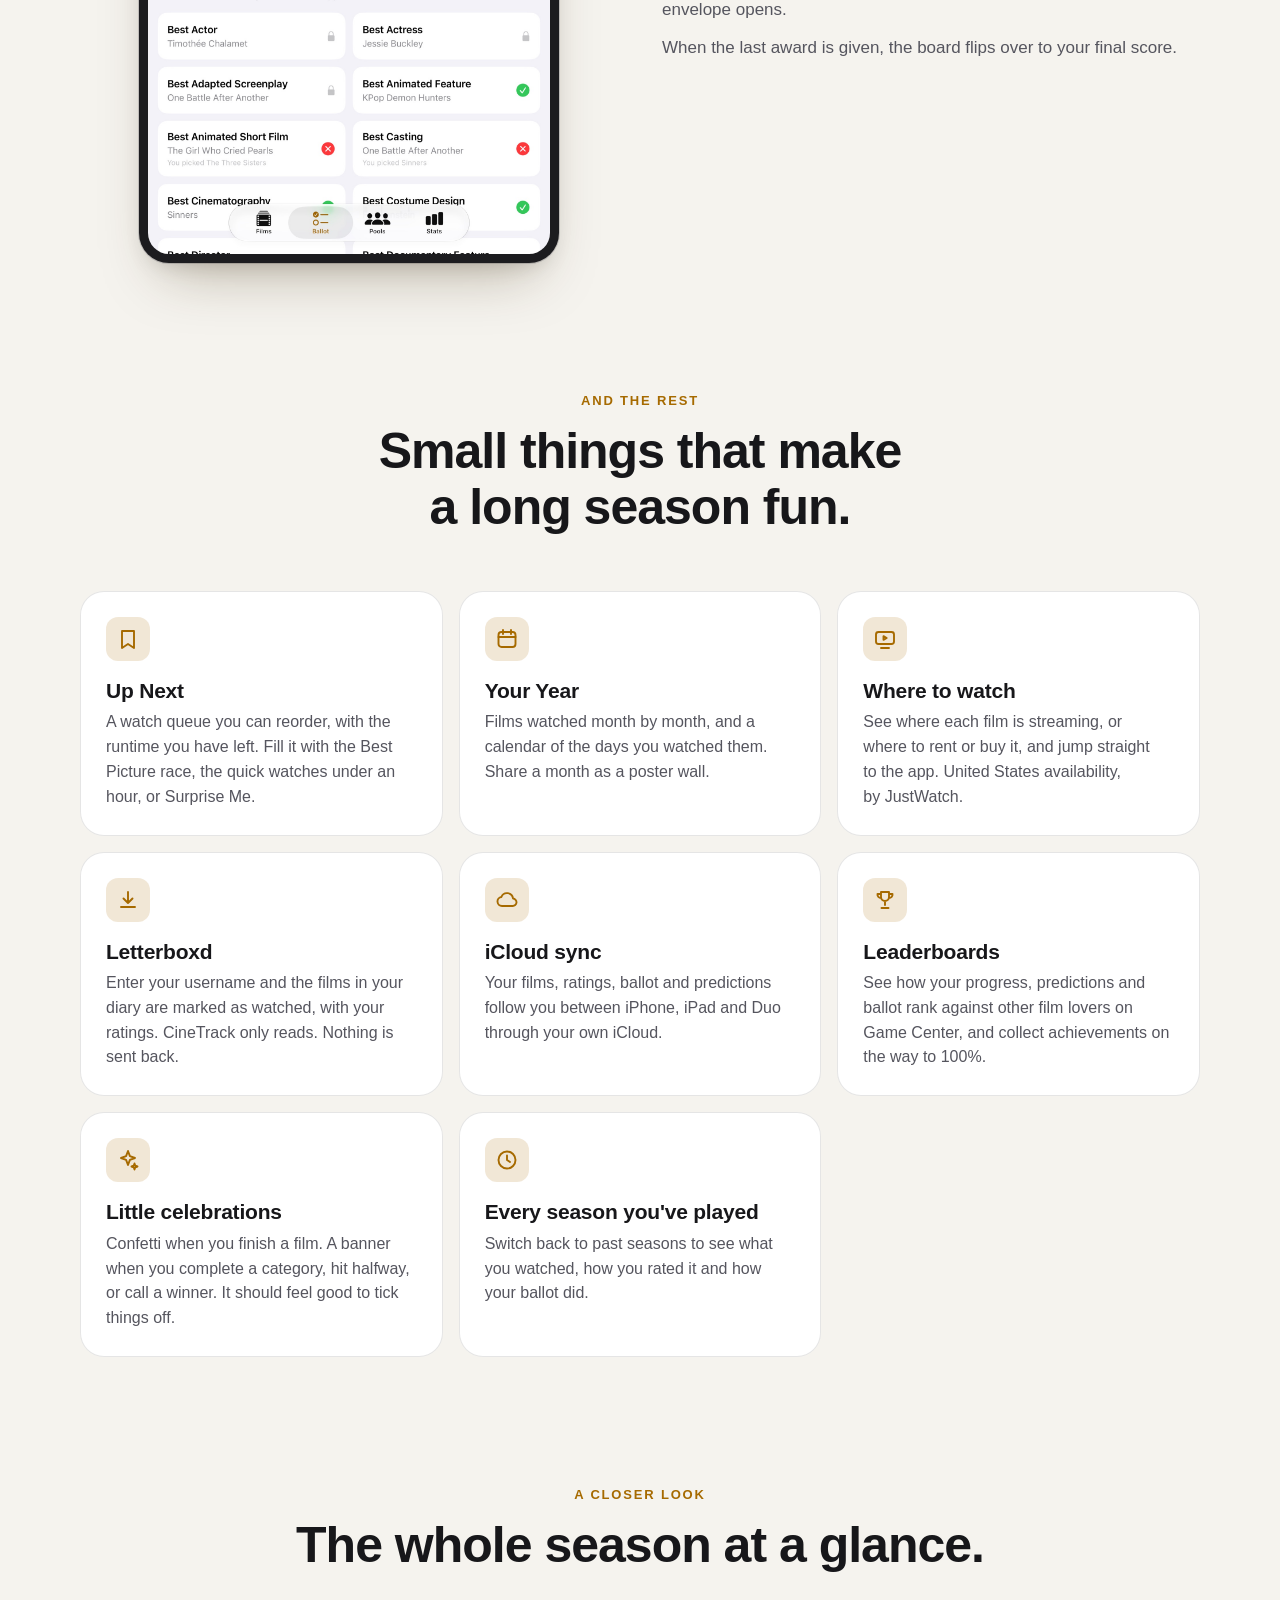
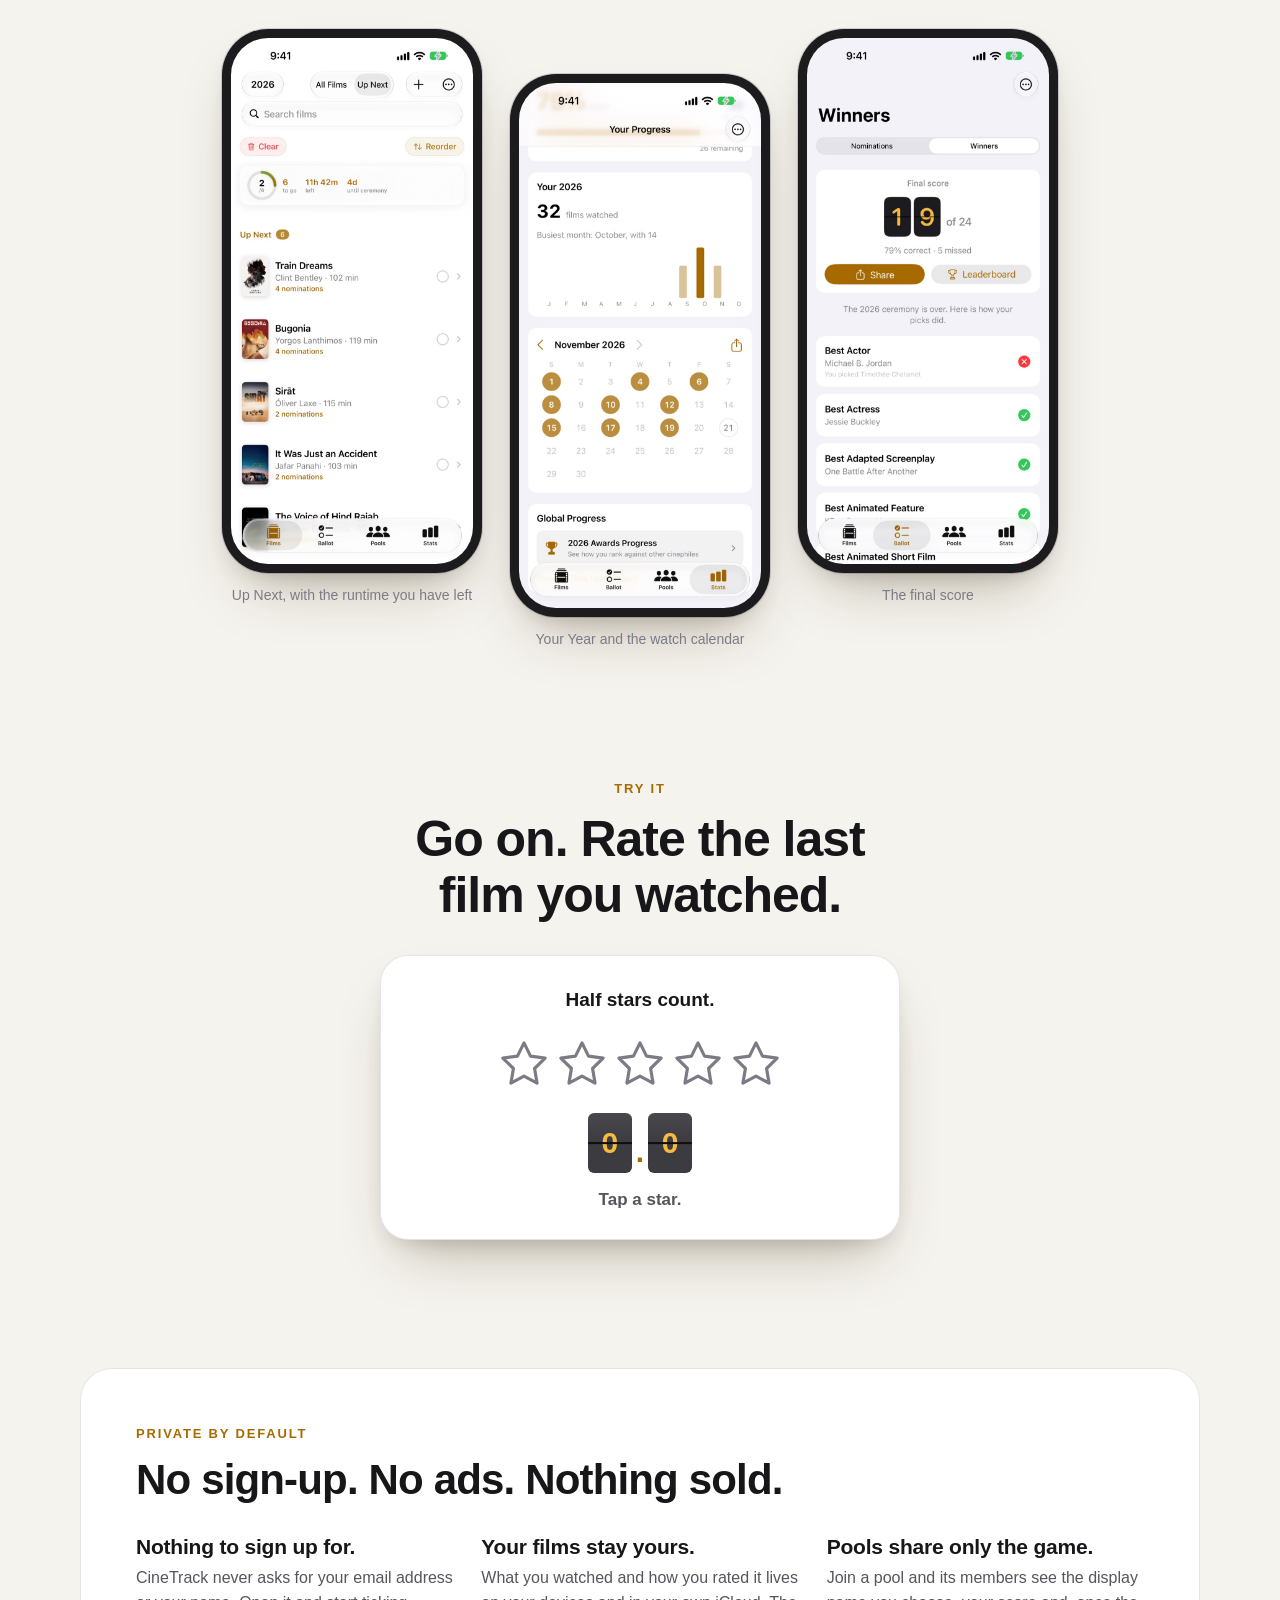
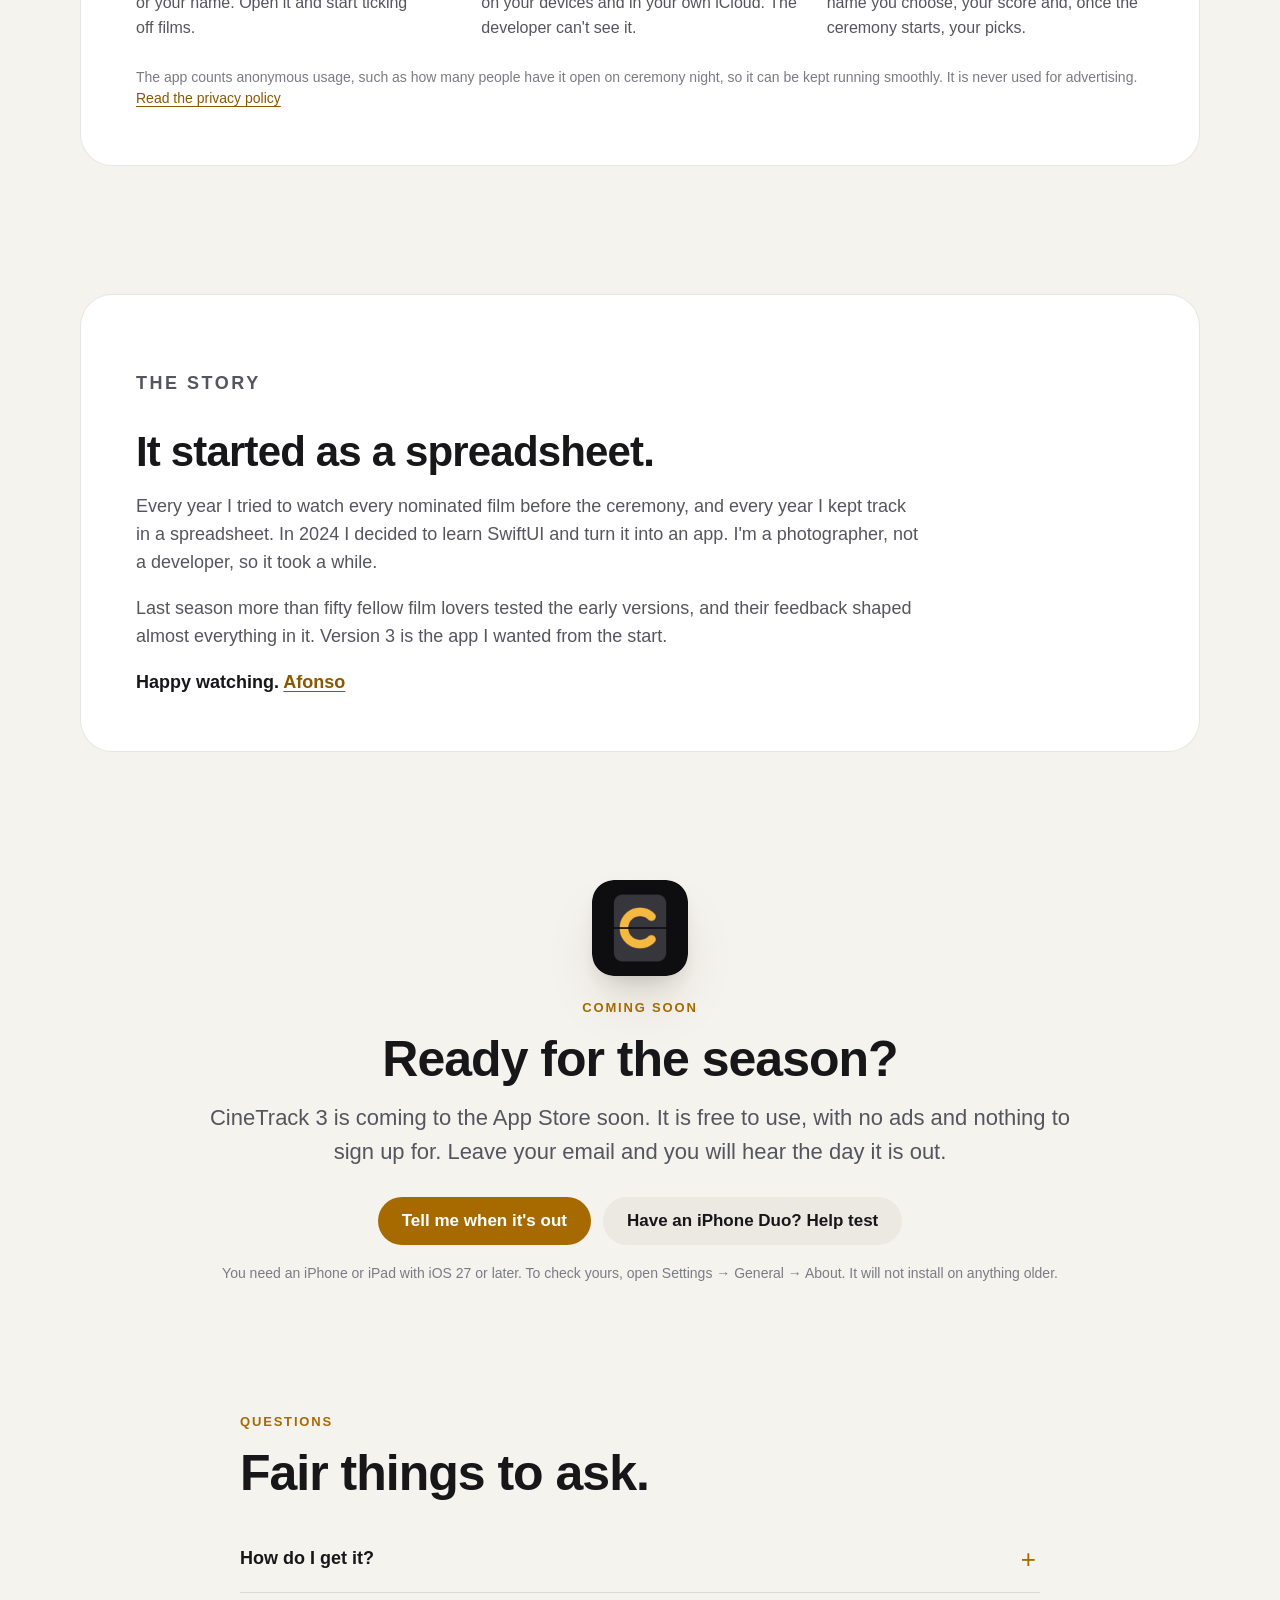
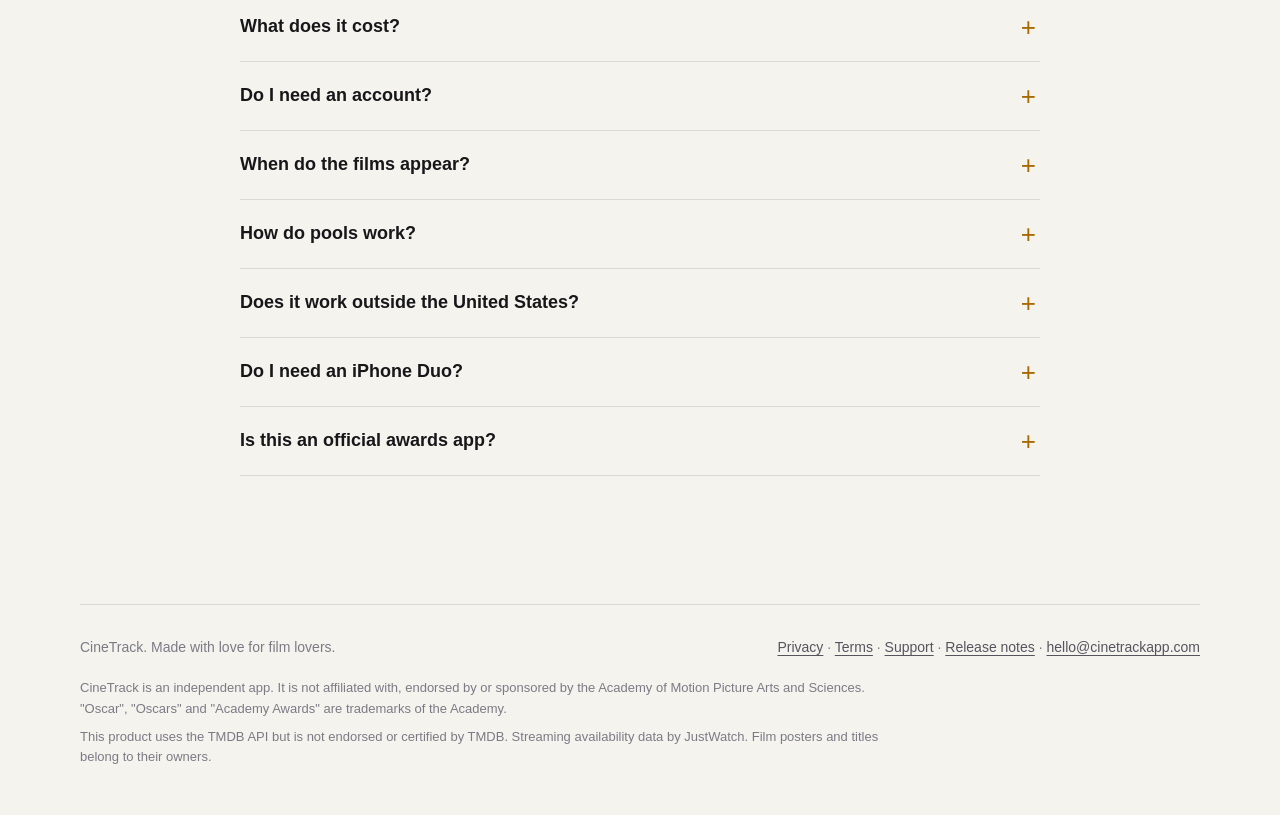
==== commit 94463164: "The launch list is kept for occasional CineTrack news, and says so Co-Authored-By: Claude Fable 5.2 " ====
--- a/index.html
+++ b/index.html
@@ -244,7 +244,7 @@
       <img class="icon" src="assets/icon.png" alt="" width="96" height="96" loading="lazy">
       <p class="eyebrow">Coming soon</p>
       <h2 style="margin-top: 12px">Ready for the season?</h2>
-      <p class="lede">CineTrack 3 is coming to the App Store soon. It is free to use, with no ads and nothing to sign up for. Leave your email and you will get one message the day it is out.</p>
+      <p class="lede">CineTrack 3 is coming to the App Store soon. It is free to use, with no ads and nothing to sign up for. Leave your email and you will hear the day it is out.</p>
       <div class="actions">
         <a class="button" data-store="Download on the App Store" href="#invite">Tell me when it's out</a>
         <a class="button quiet" href="support.html#beta">Have an iPhone Duo? Help test</a>
@@ -256,7 +256,7 @@
       <p class="eyebrow">Questions</p>
       <h2>Fair things to ask.</h2>
       <div style="margin-top: 24px">
-        <details><summary>How do I get it?</summary><p>CineTrack 3 is coming to the App Store soon. Leave your email with the button above and you will get one message the day it is out. You need iOS 27 or later.</p></details>
+        <details><summary>How do I get it?</summary><p>CineTrack 3 is coming to the App Store soon. Leave your email with the button above and you will hear the day it is out. You need iOS 27 or later.</p></details>
         <details><summary>What does it cost?</summary><p>CineTrack is free, with no ads. Tracking films, your ballot, pools with friends, and the winners and final scores are all included. An optional Season Pass, a one-time purchase and not a subscription, will add live results on ceremony night. Its price has not been set yet.</p></details>
         <details><summary>Do I need an account?</summary><p>No. To play in a pool you choose a display name, and that is all anyone sees.</p></details>
         <details><summary>When do the films appear?</summary><p>You can add films yourself at any time. Shortlisted films arrive when the shortlists are announced and the nominees when nominations are announced. The app offers the new list as soon as it is ready, and keeps everything you had already marked.</p></details>
@@ -285,7 +285,7 @@
       <h2 id="invite-title">Tell me when it's out</h2>
       <button class="close" type="button" data-close-invite aria-label="Close">×</button>
     </div>
-    <p class="dialog-lede">Leave your email and the request is written for you. You get one message, the day CineTrack is on the App Store.</p>
+    <p class="dialog-lede">Leave your email and the request is written for you. You will hear the day CineTrack is on the App Store, and now and then after that when there is news.</p>
     <label>Name <small>optional</small><input name="name" autocomplete="name"></label>
     <label>Email<input name="email" type="email" autocomplete="email" inputmode="email" required></label>
     <fieldset>
@@ -302,7 +302,7 @@
       <button class="button quiet" type="button" data-close-invite>Cancel</button>
       <button class="button" type="submit">Continue</button>
     </div>
-    <p class="fine">Your email is used once, to tell you CineTrack is out, and then deleted. CineTrack needs iOS or iPadOS 27 or later. See the <a href="privacy.html" target="_blank" rel="noopener">privacy policy</a>.</p>
+    <p class="fine">Your email is used only for CineTrack news, a few times a year, and removed whenever you ask. CineTrack needs iOS or iPadOS 27 or later. See the <a href="privacy.html" target="_blank" rel="noopener">privacy policy</a>.</p>
   </form>
   <div id="invite-done" hidden>
     <div class="dialog-head">
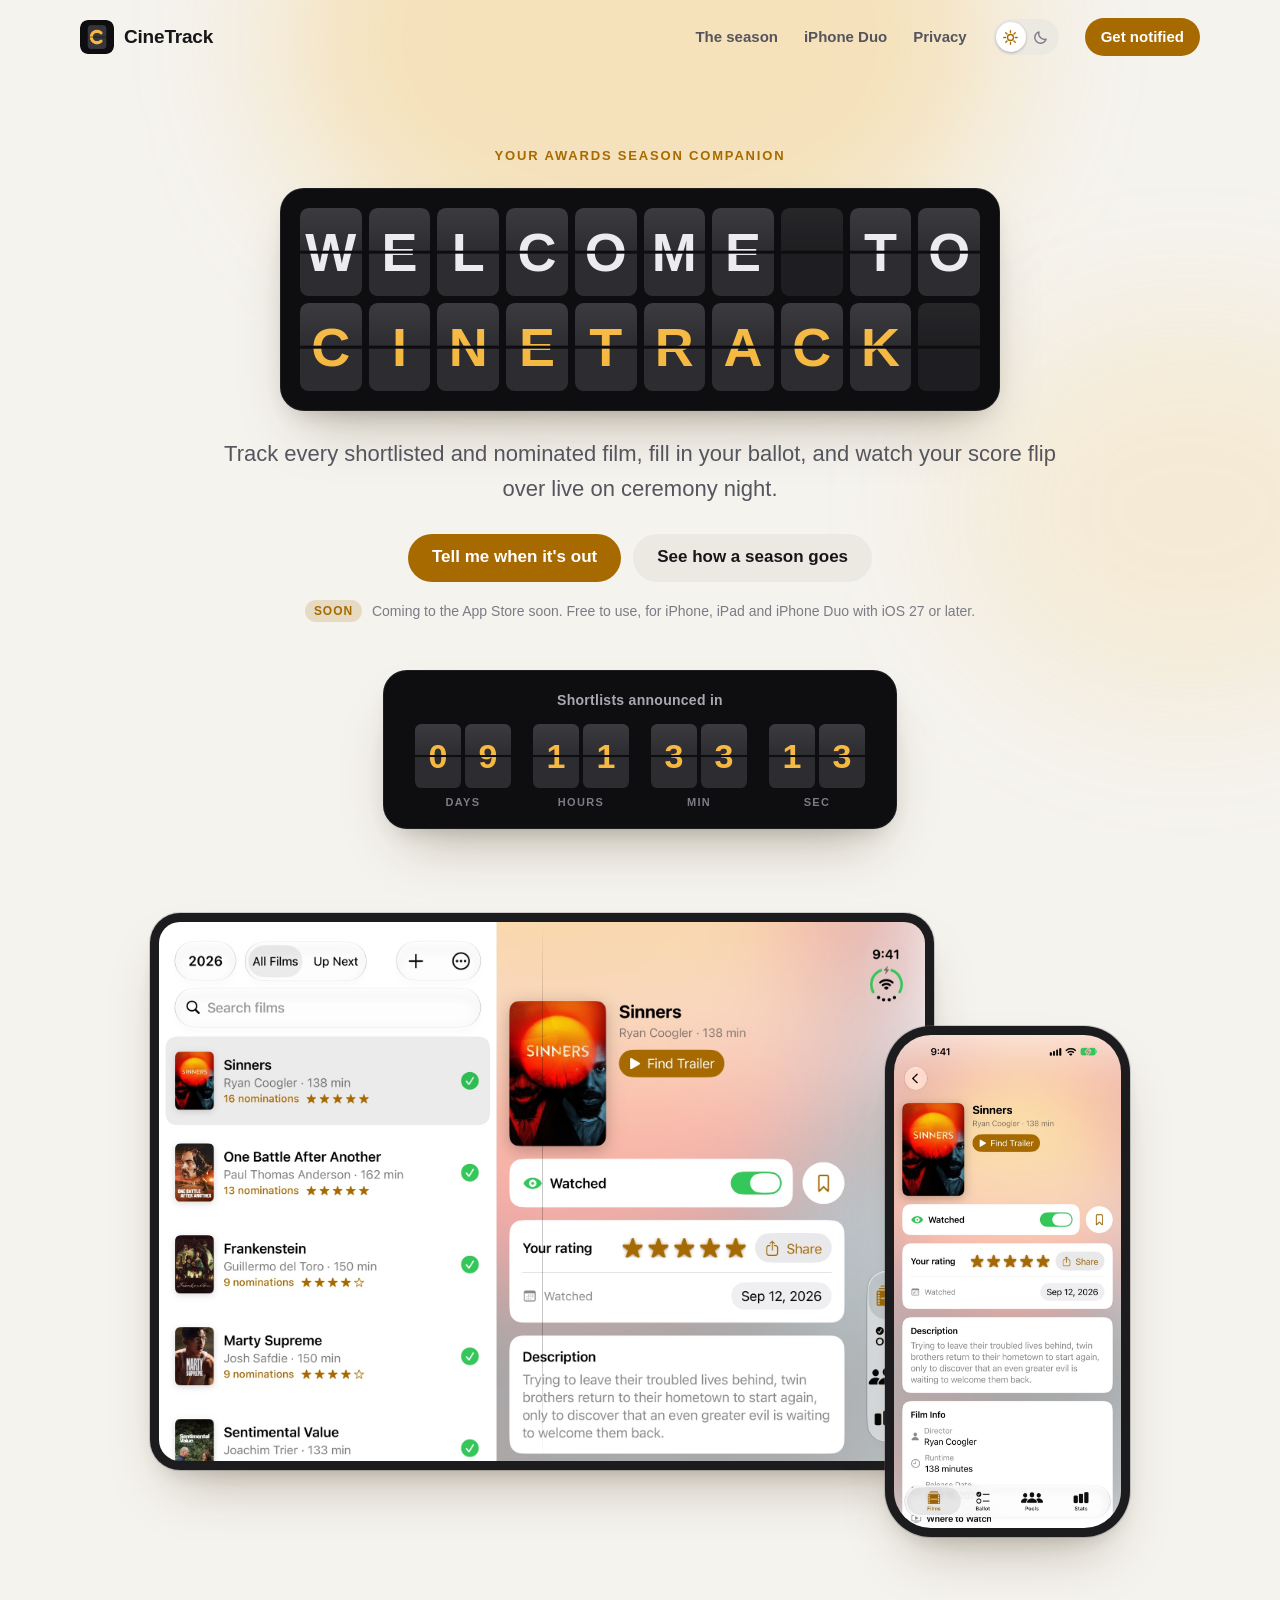
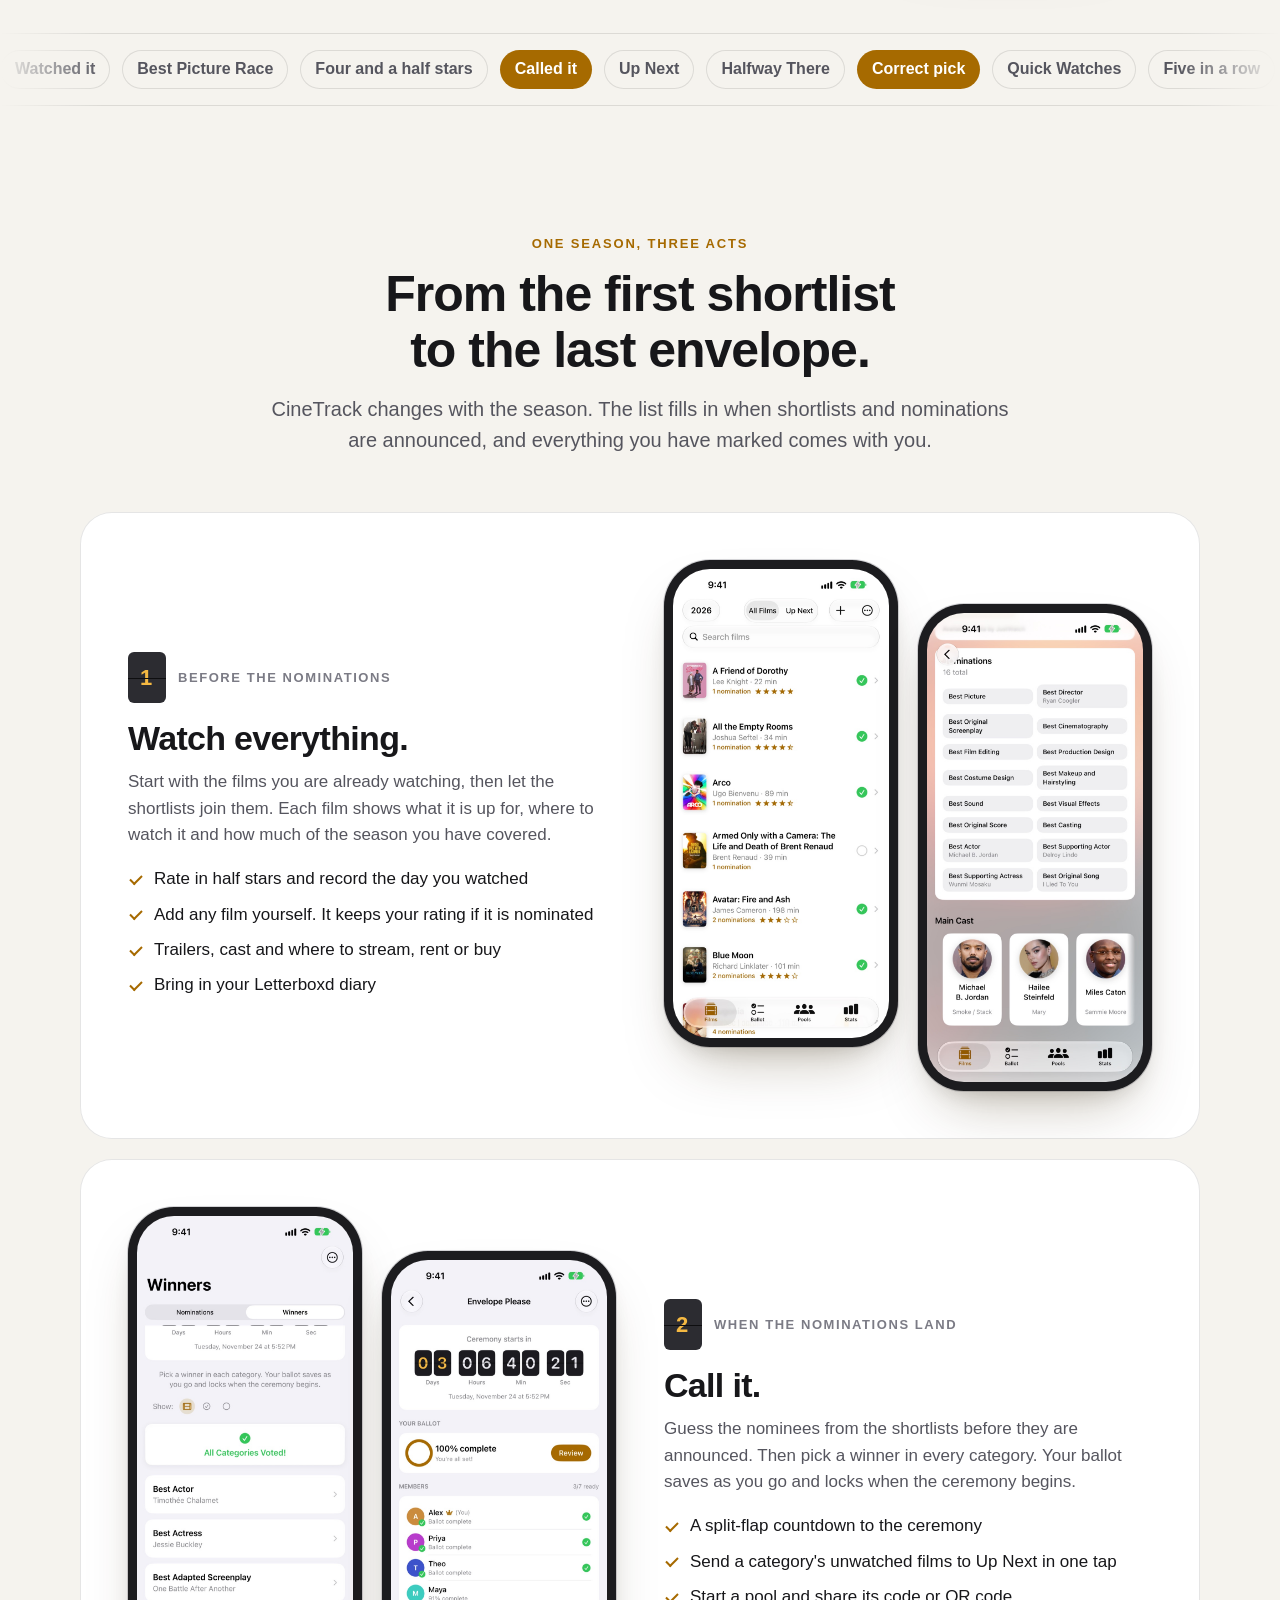
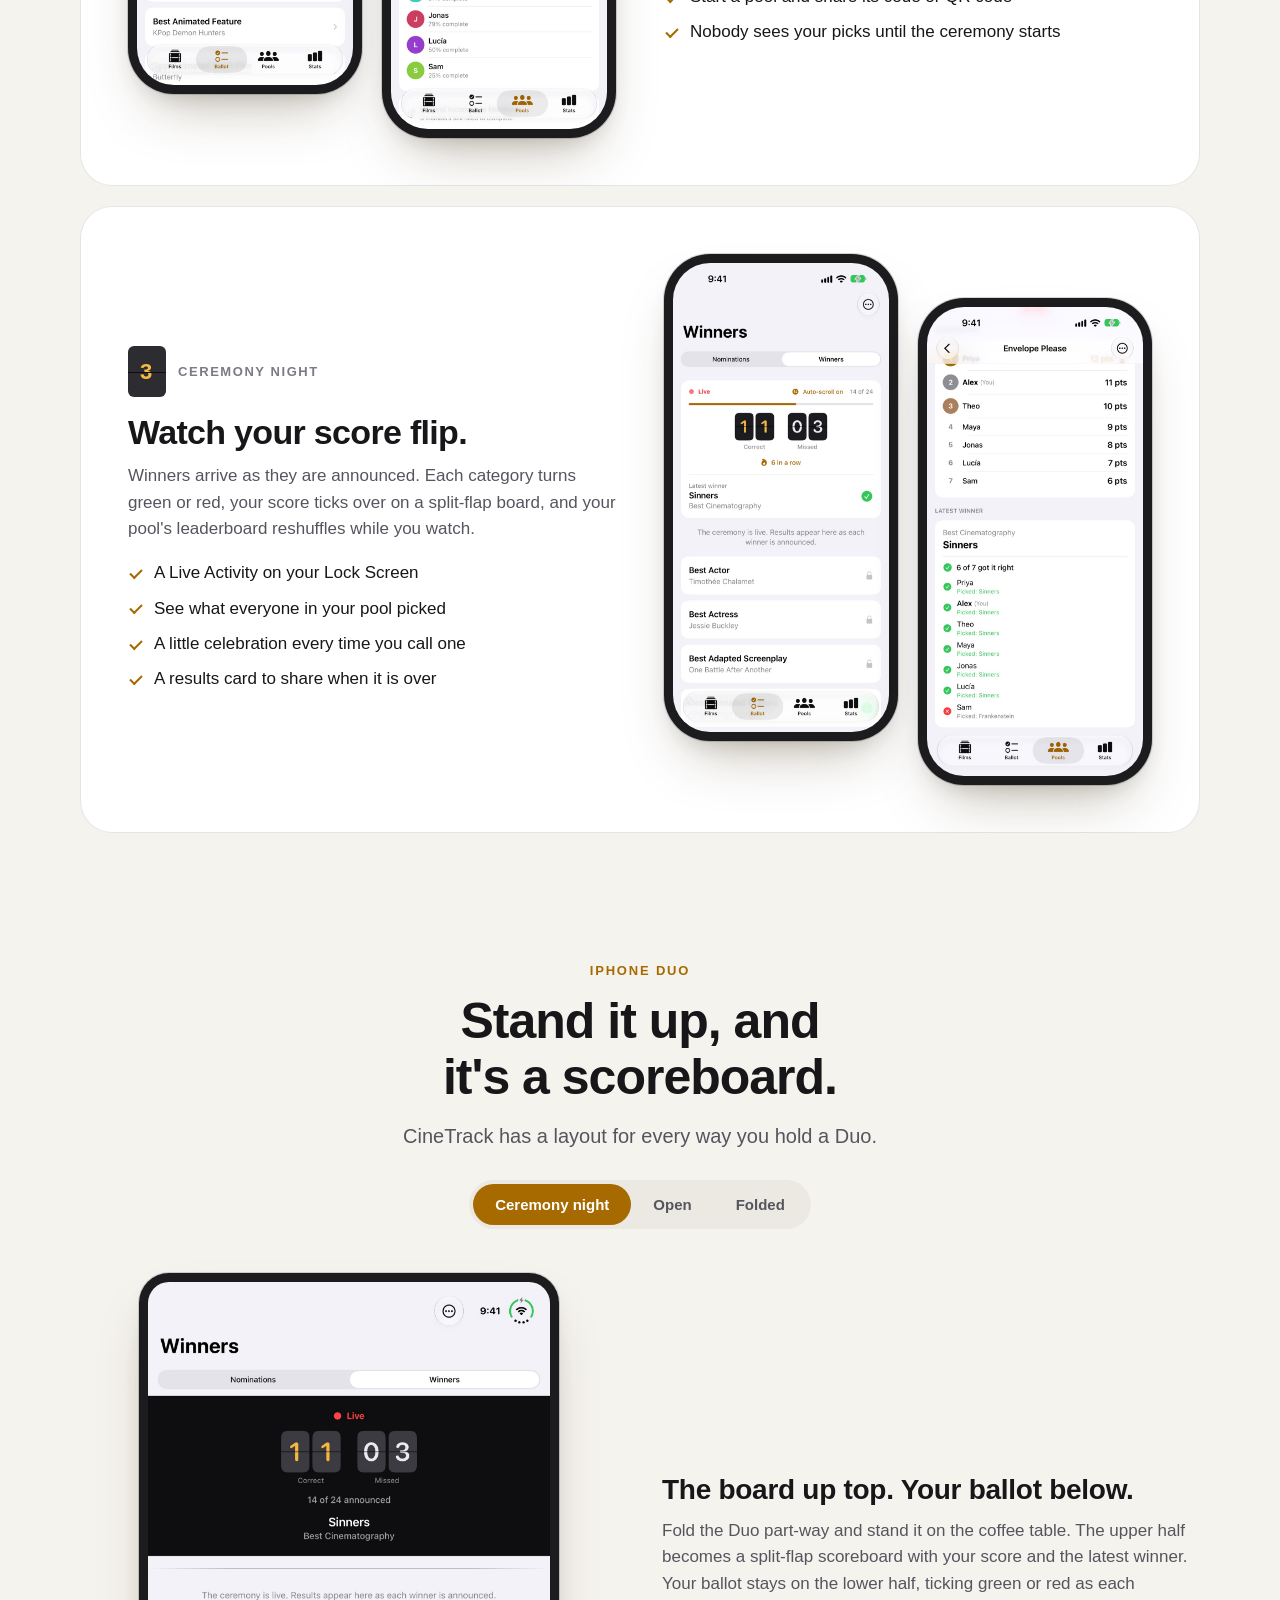
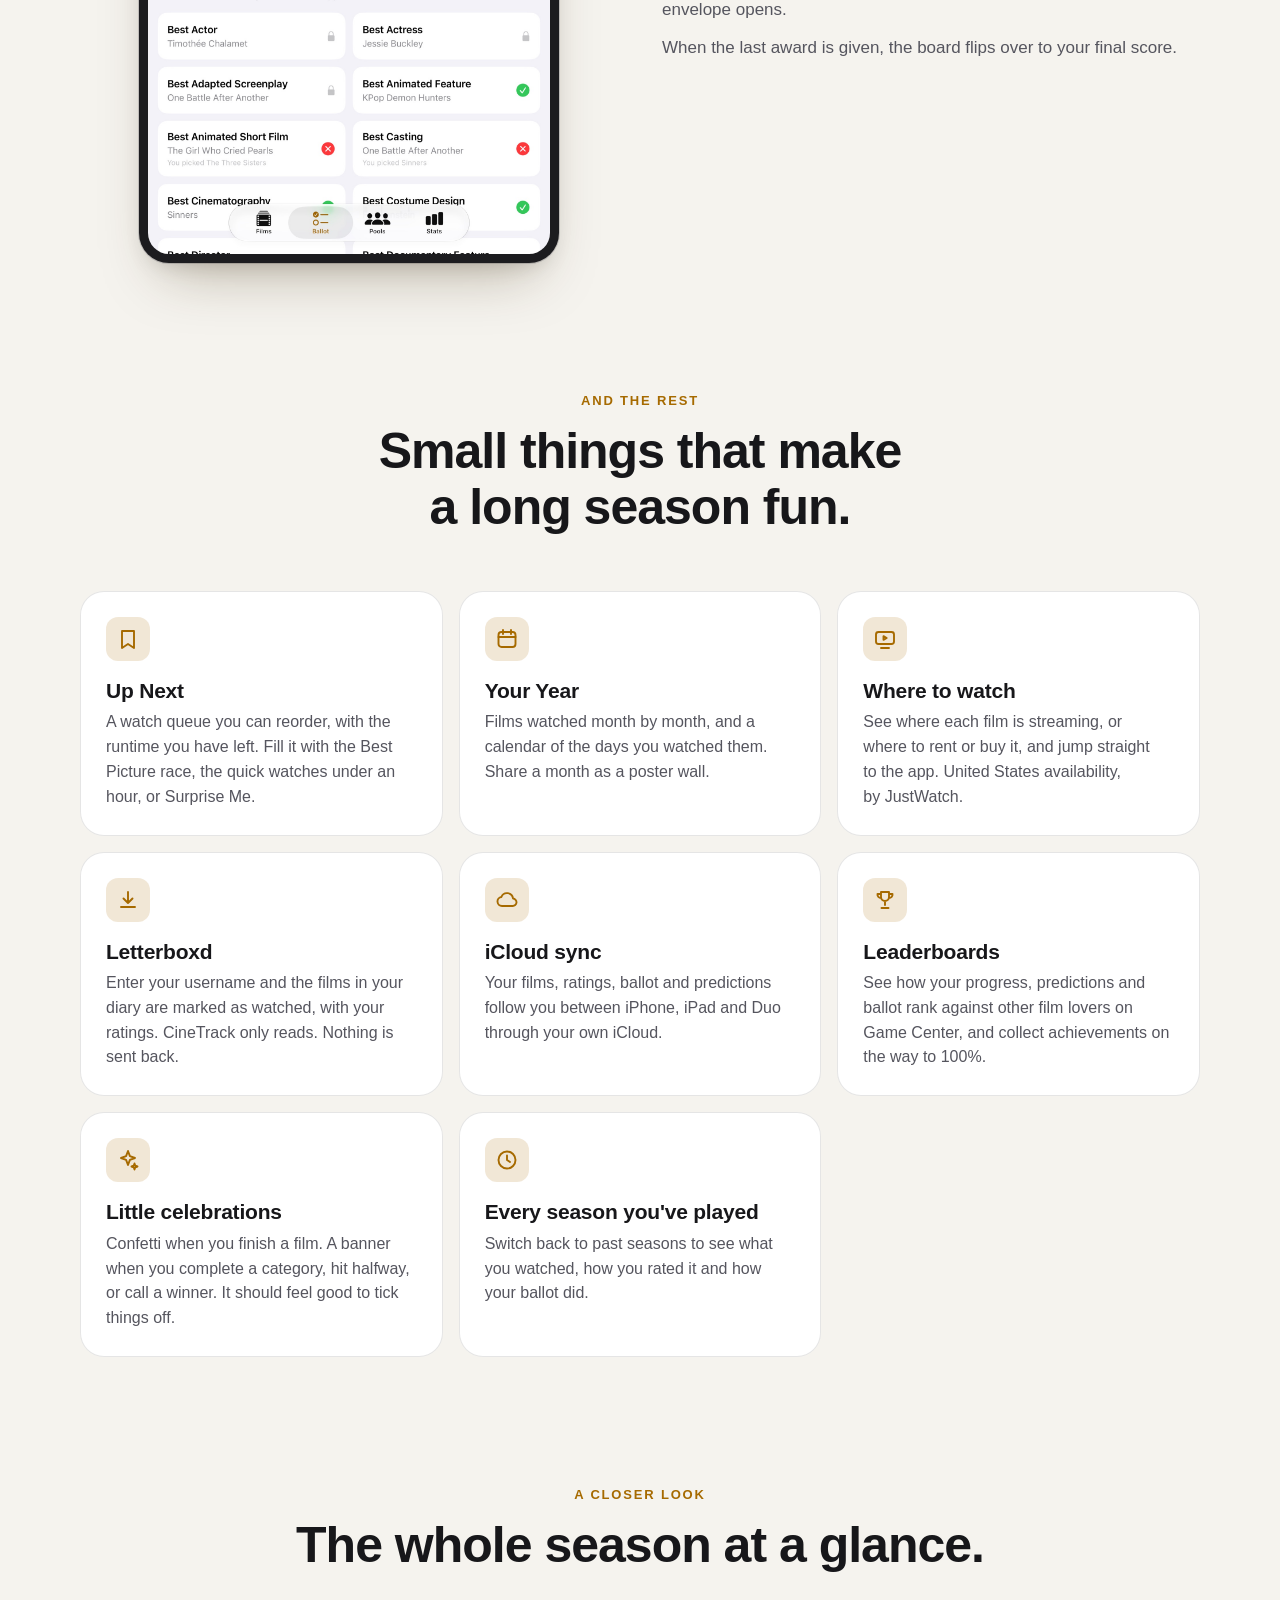
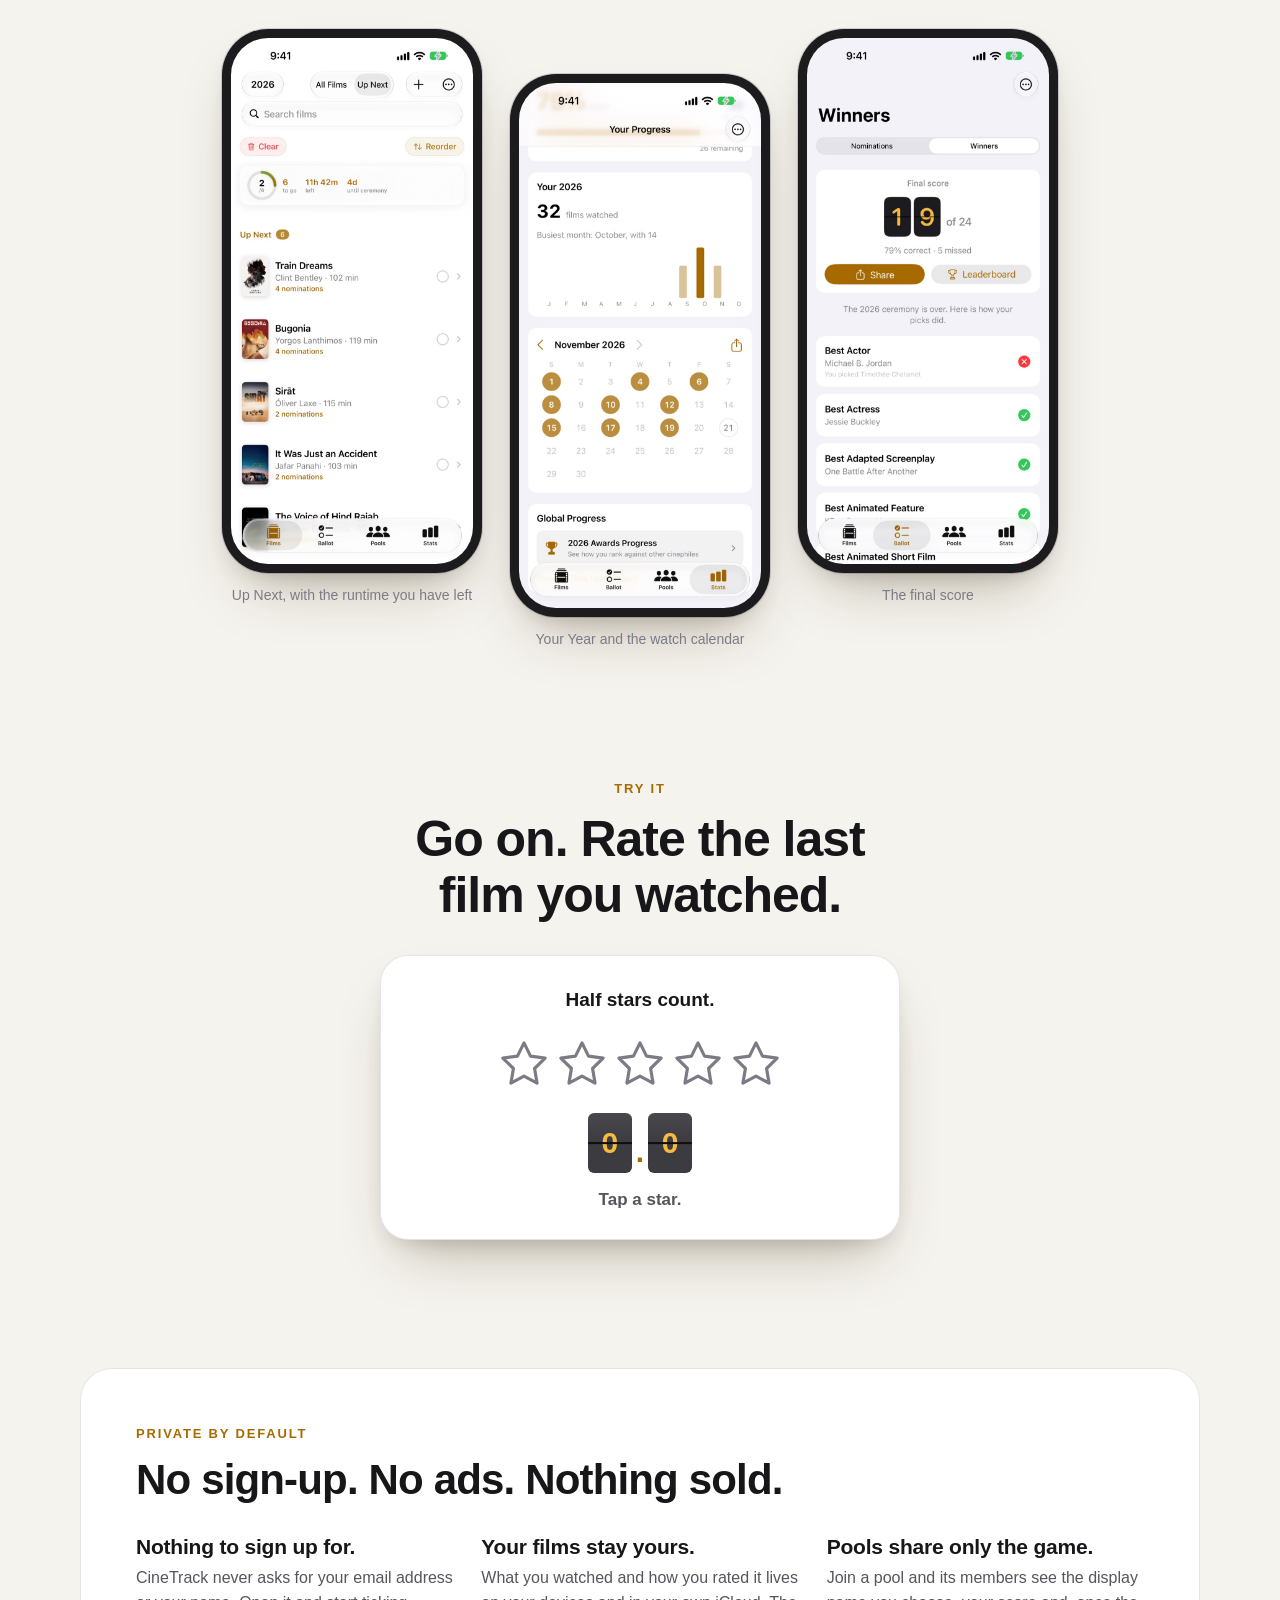
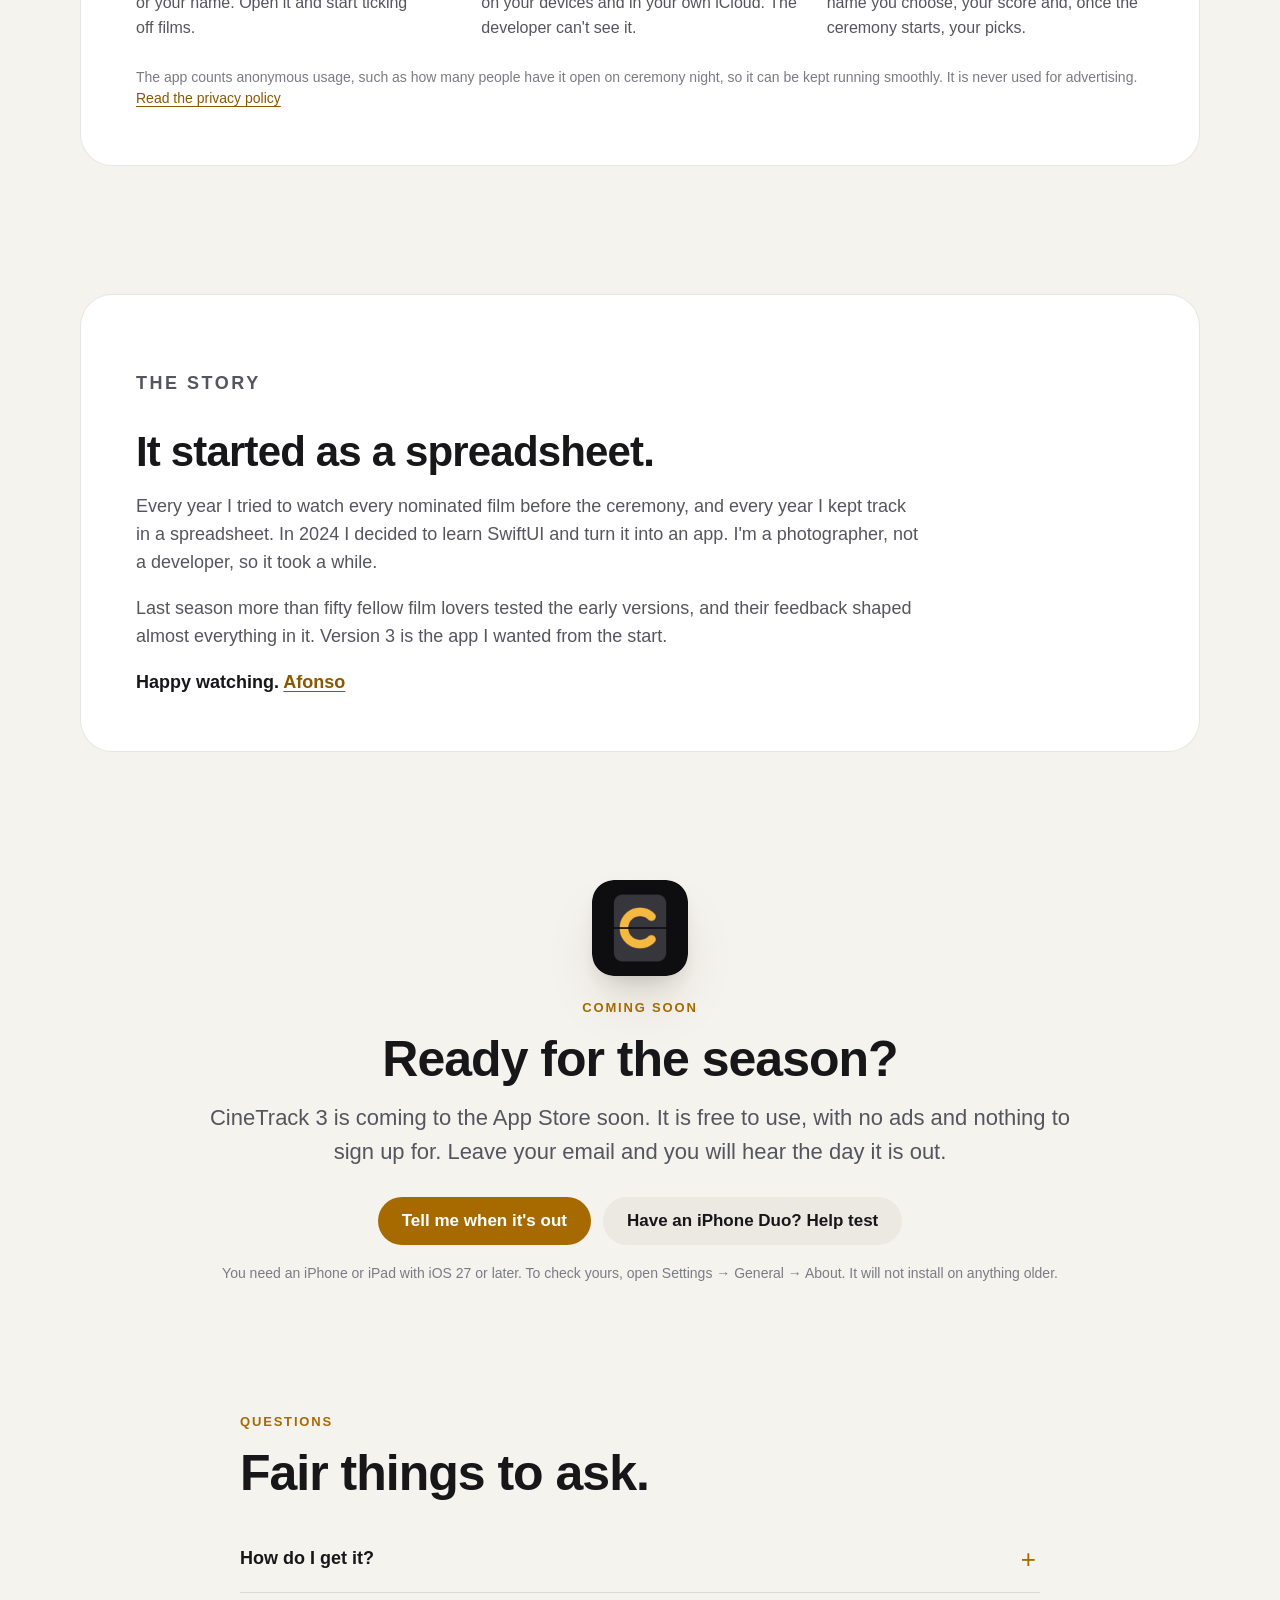
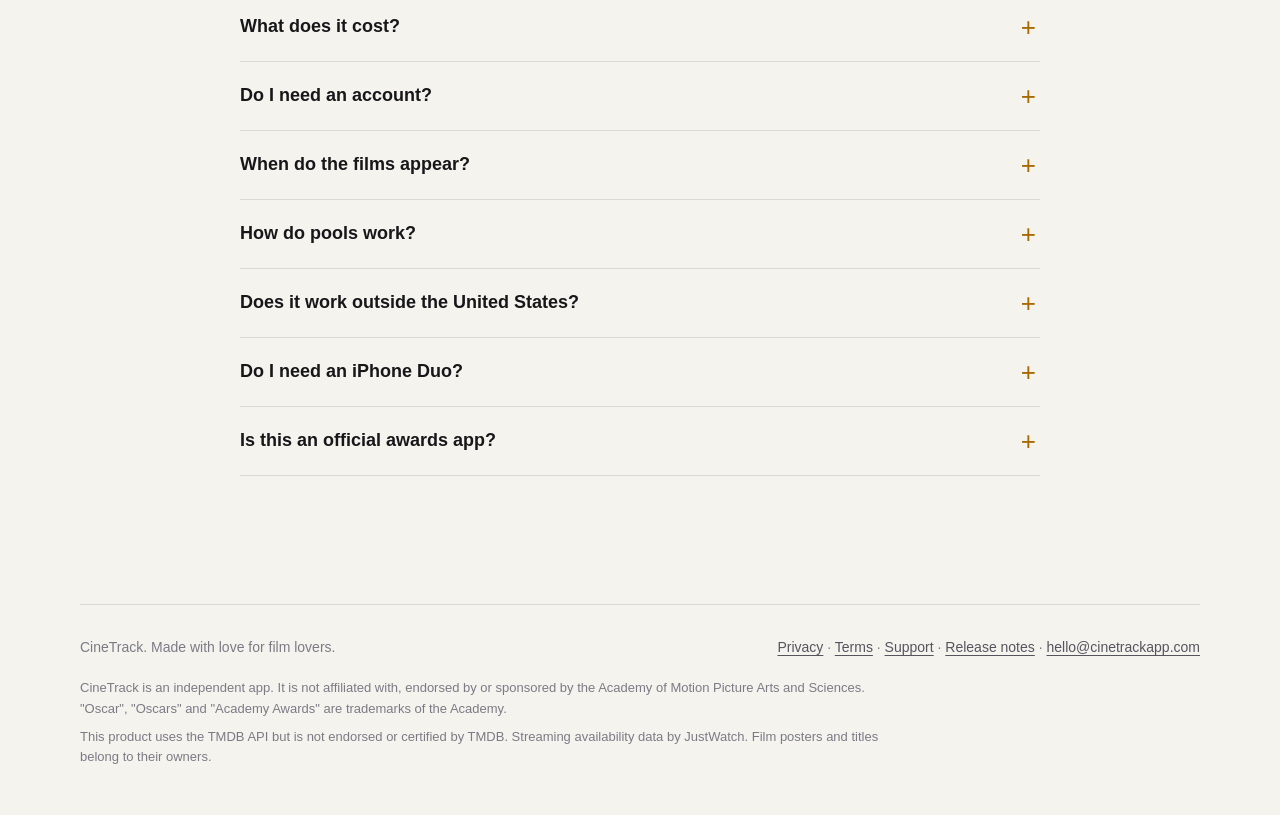
==== commit d9d7e582: "The Help test button opens the form, with the Duo tester box ticked Co-Authored-By: Claude Fable 5.2" ====
--- a/index.html
+++ b/index.html
@@ -19,8 +19,8 @@
 <link rel="icon" href="favicon.ico" sizes="32x32">
 <link rel="icon" href="assets/icon.svg" type="image/svg+xml">
 <link rel="apple-touch-icon" href="assets/apple-touch-icon.png">
-<script src="theme.js?v=202611230"></script>
-<link rel="stylesheet" href="styles.css?v=202611230">
+<script src="theme.js?v=202611231"></script>
+<link rel="stylesheet" href="styles.css?v=202611231">
 </head>
 <body>
 <div class="glow" aria-hidden="true"></div>
@@ -247,7 +247,7 @@
       <p class="lede">CineTrack 3 is coming to the App Store soon. It is free to use, with no ads and nothing to sign up for. Leave your email and you will hear the day it is out.</p>
       <div class="actions">
         <a class="button" data-store="Download on the App Store" href="#invite">Tell me when it's out</a>
-        <a class="button quiet" href="support.html#beta">Have an iPhone Duo? Help test</a>
+        <a class="button quiet" href="#invite" data-open-invite data-duo-tester>Have an iPhone Duo? Help test</a>
       </div>
       <p class="fine">You need an iPhone or iPad with iOS 27 or later. To check yours, open Settings → General → About. It will not install on anything older.</p>
     </section>
@@ -323,6 +323,6 @@
     </div>
   </div>
 </dialog>
-<script src="site.js?v=202611230"></script>
+<script src="site.js?v=202611231"></script>
 </body>
 </html>
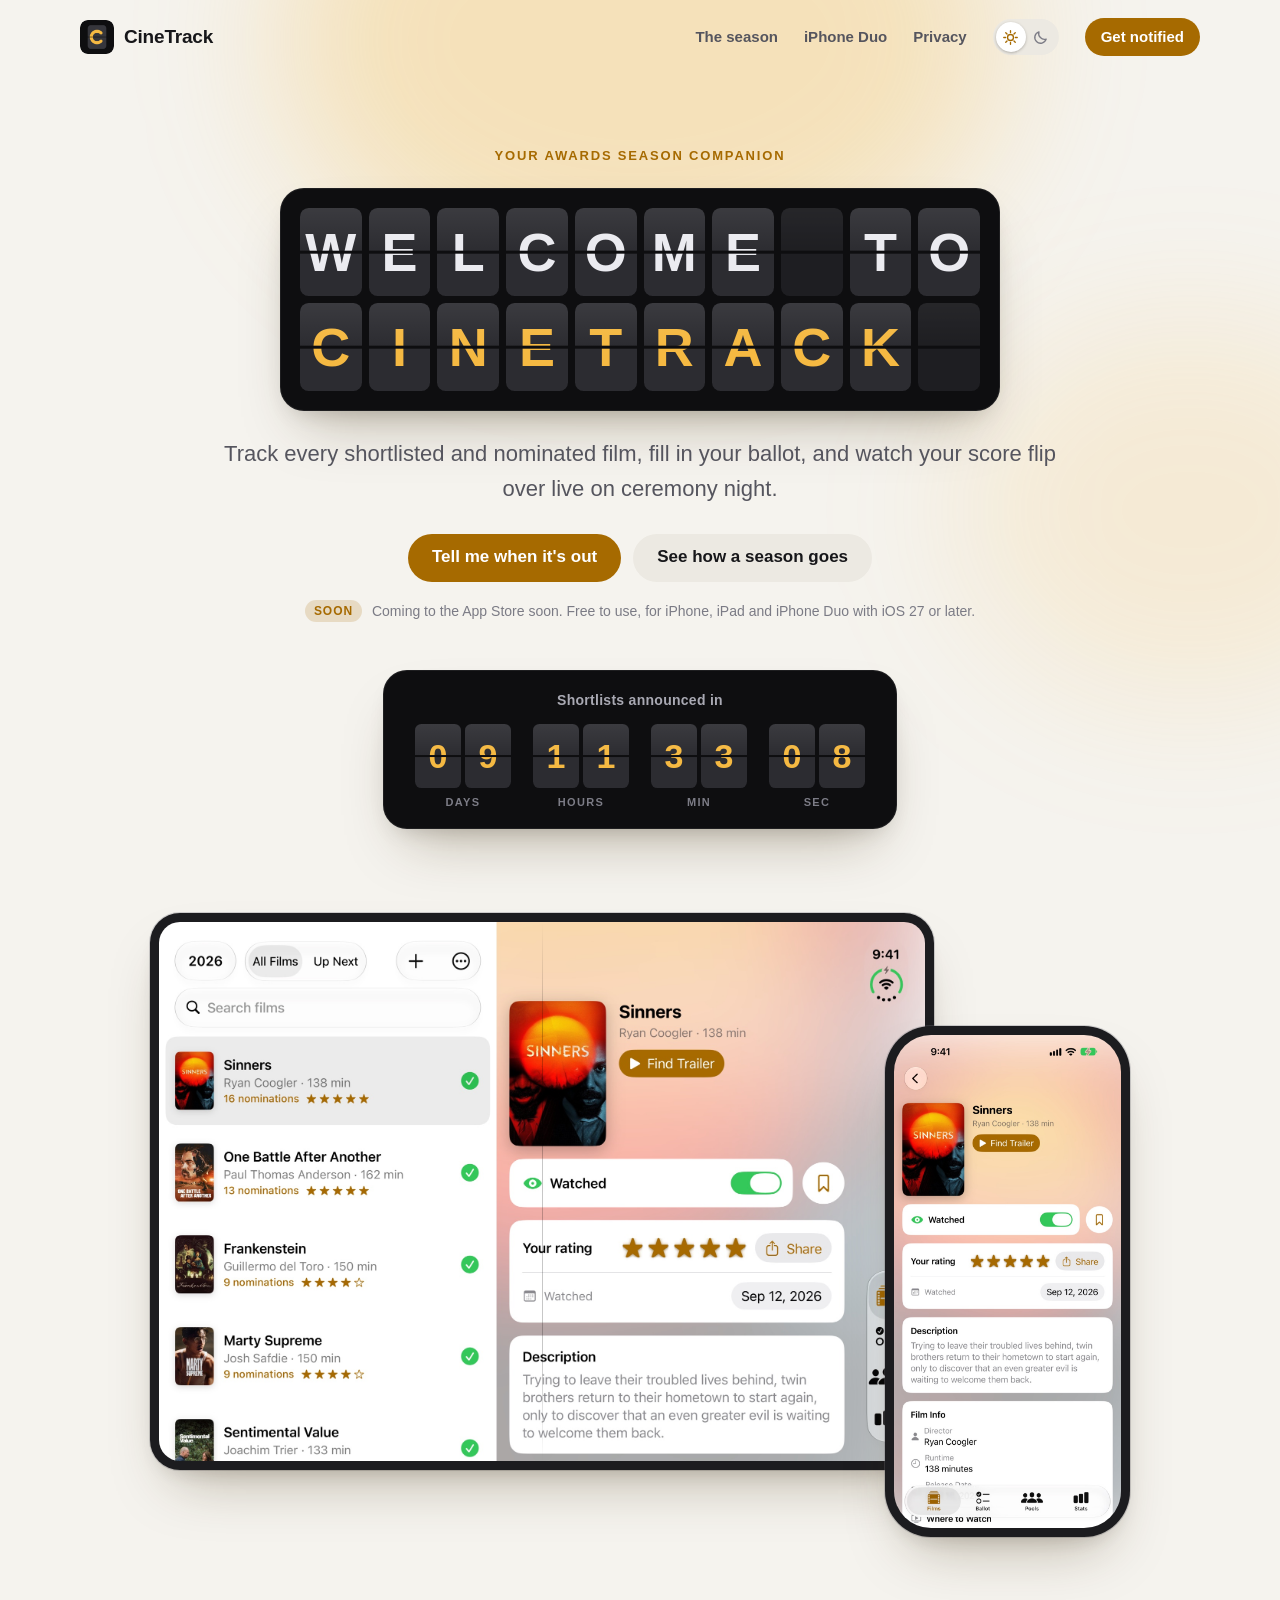
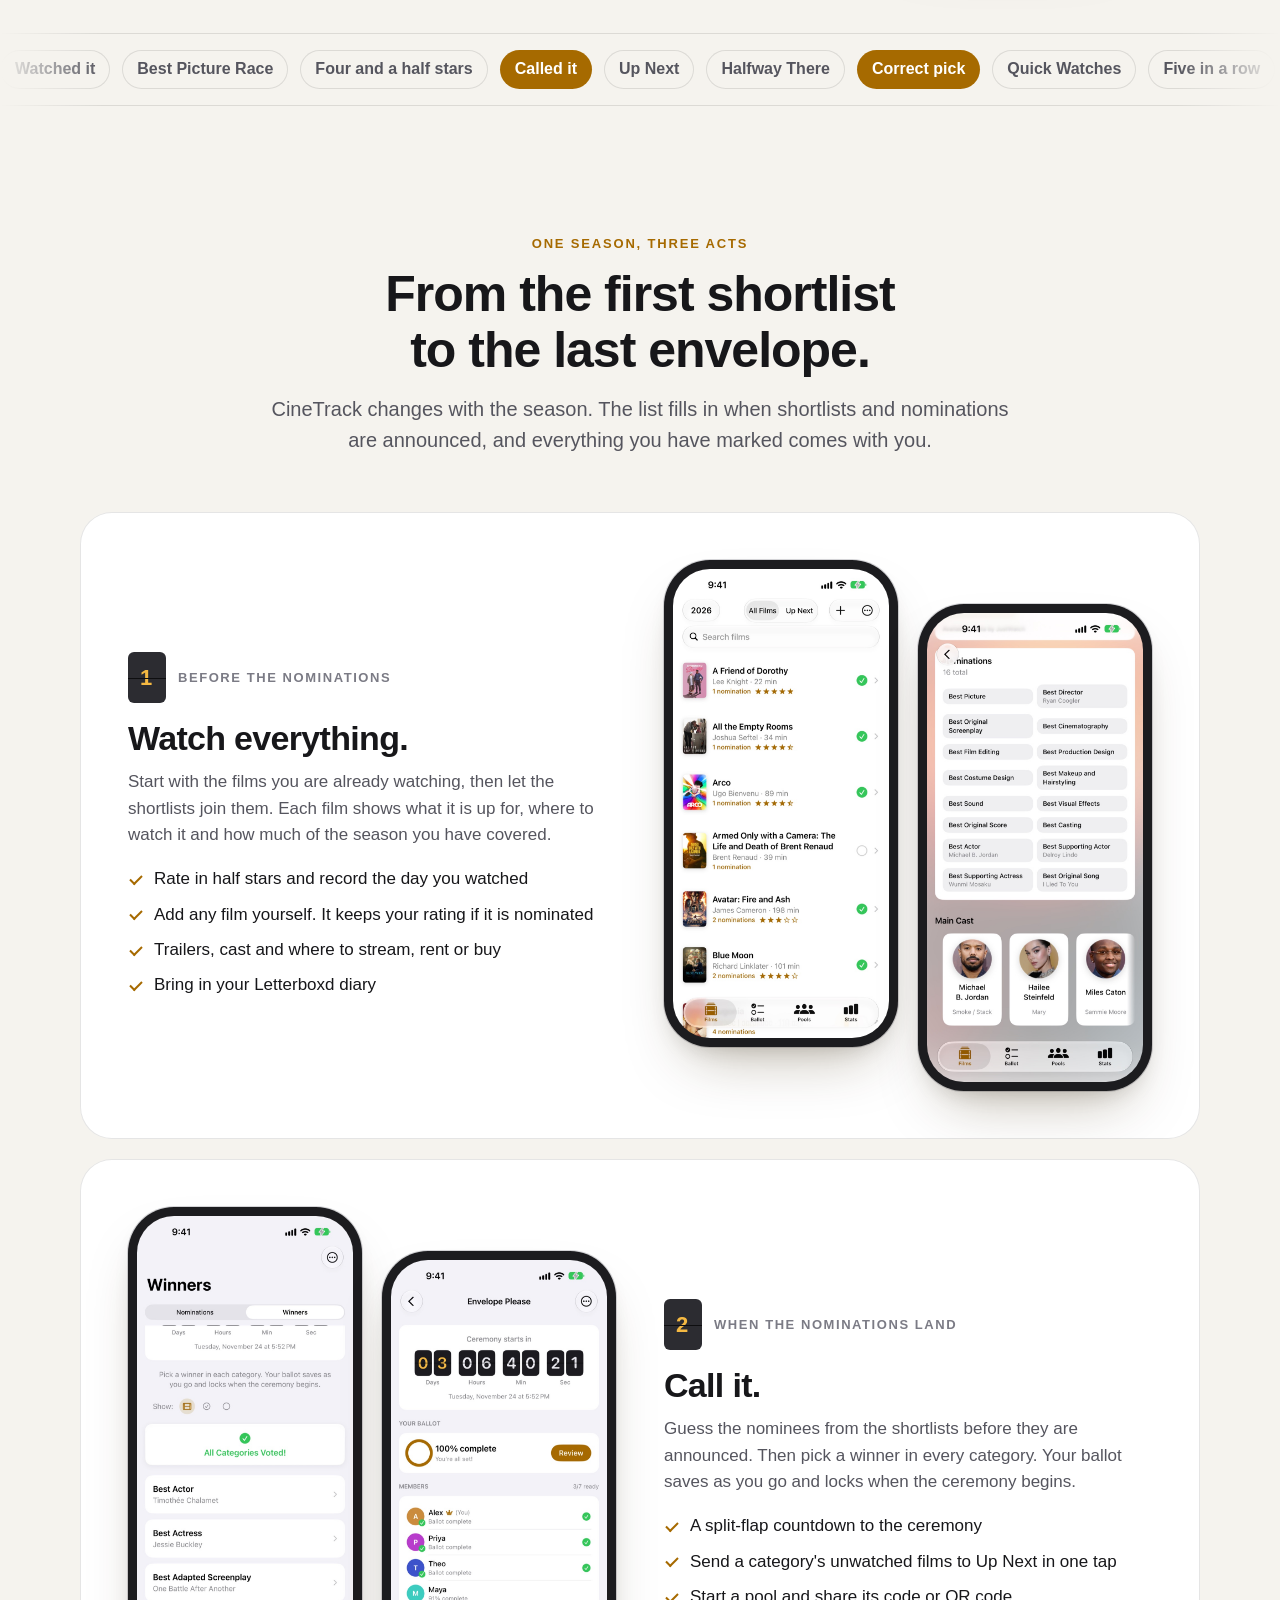
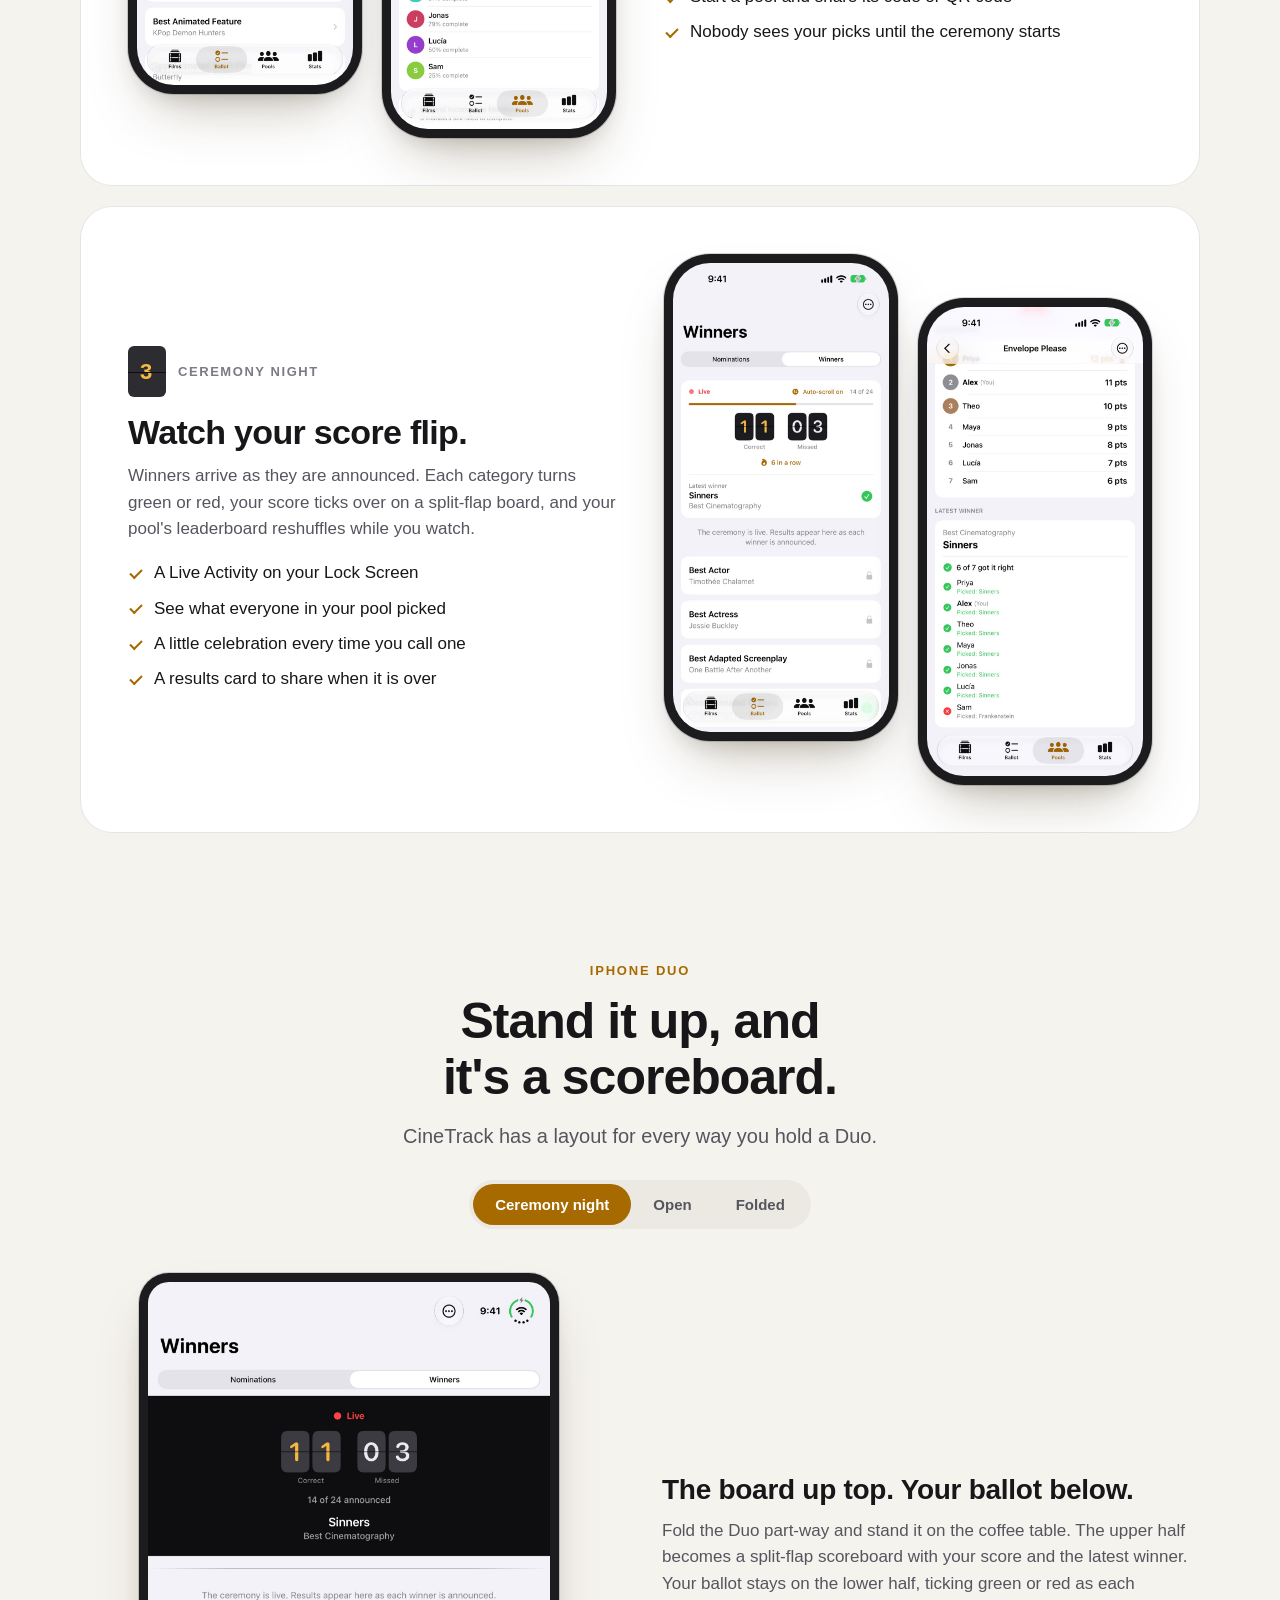
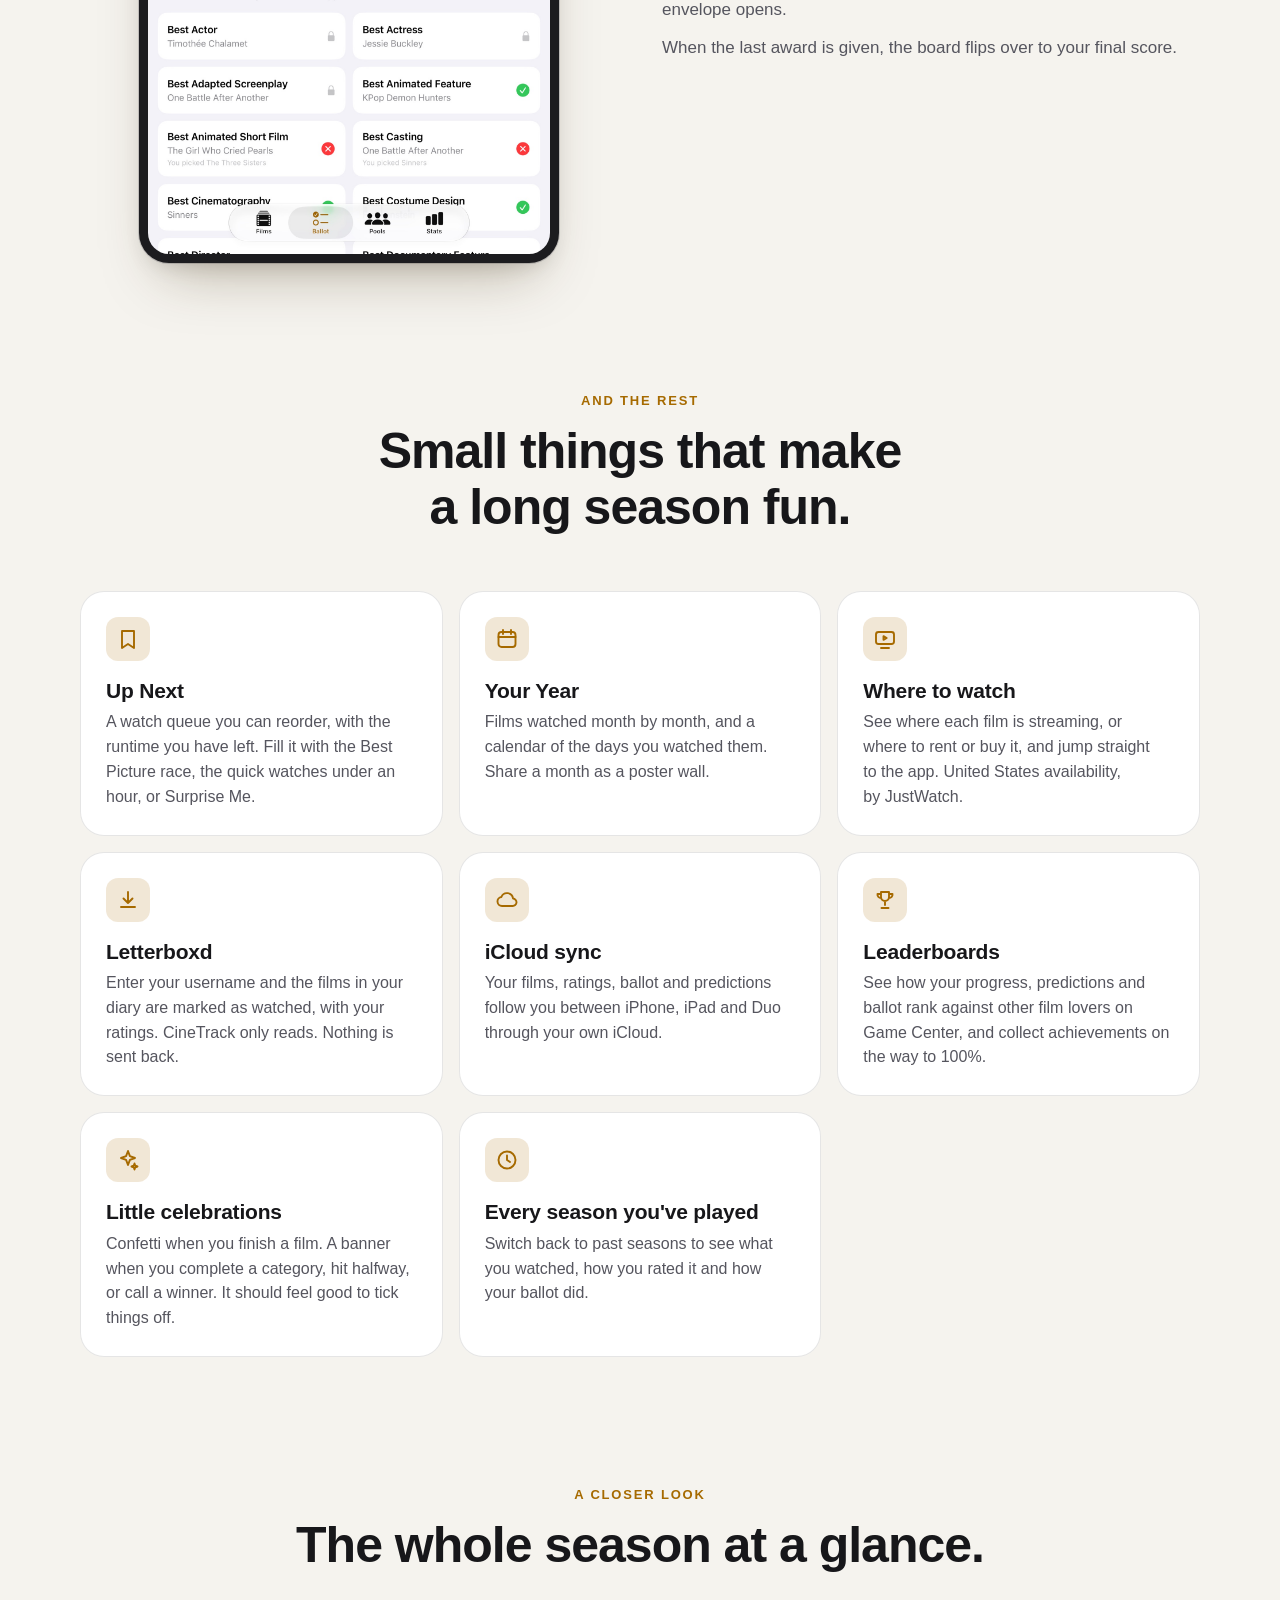
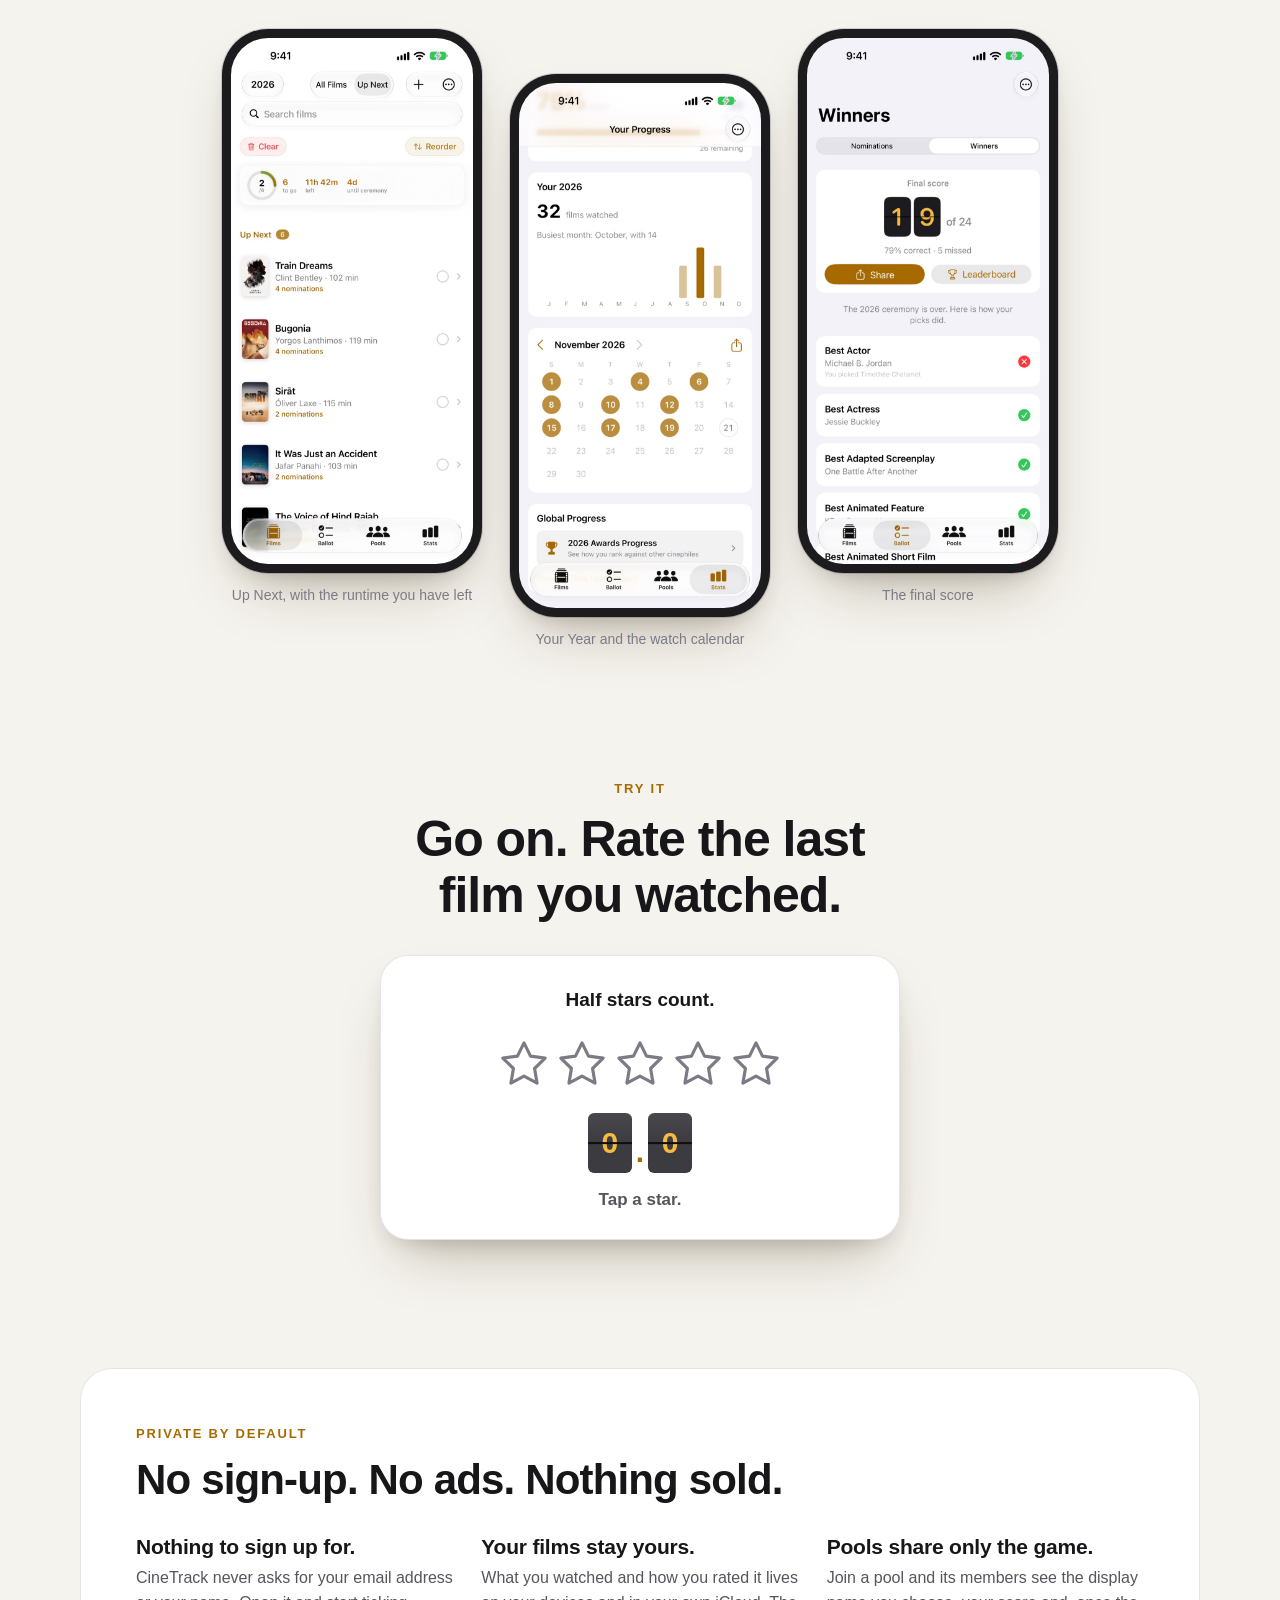
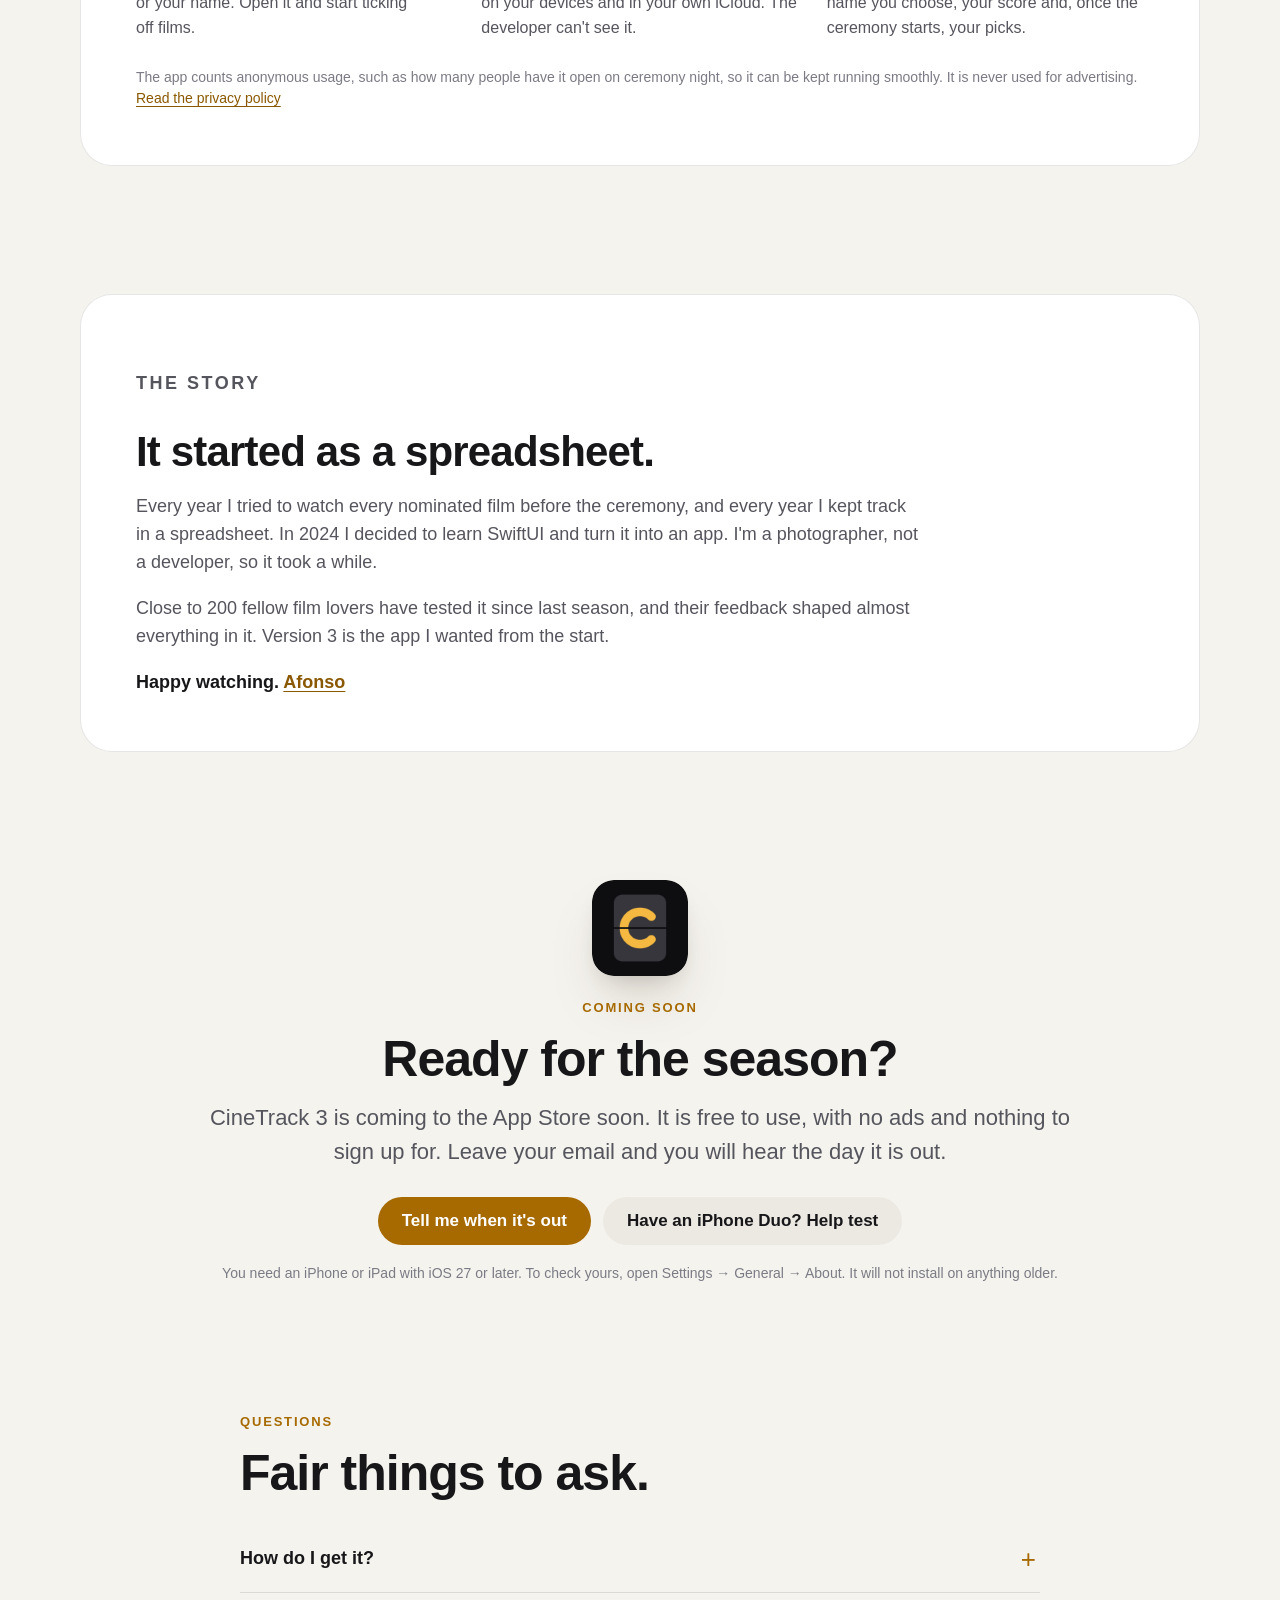
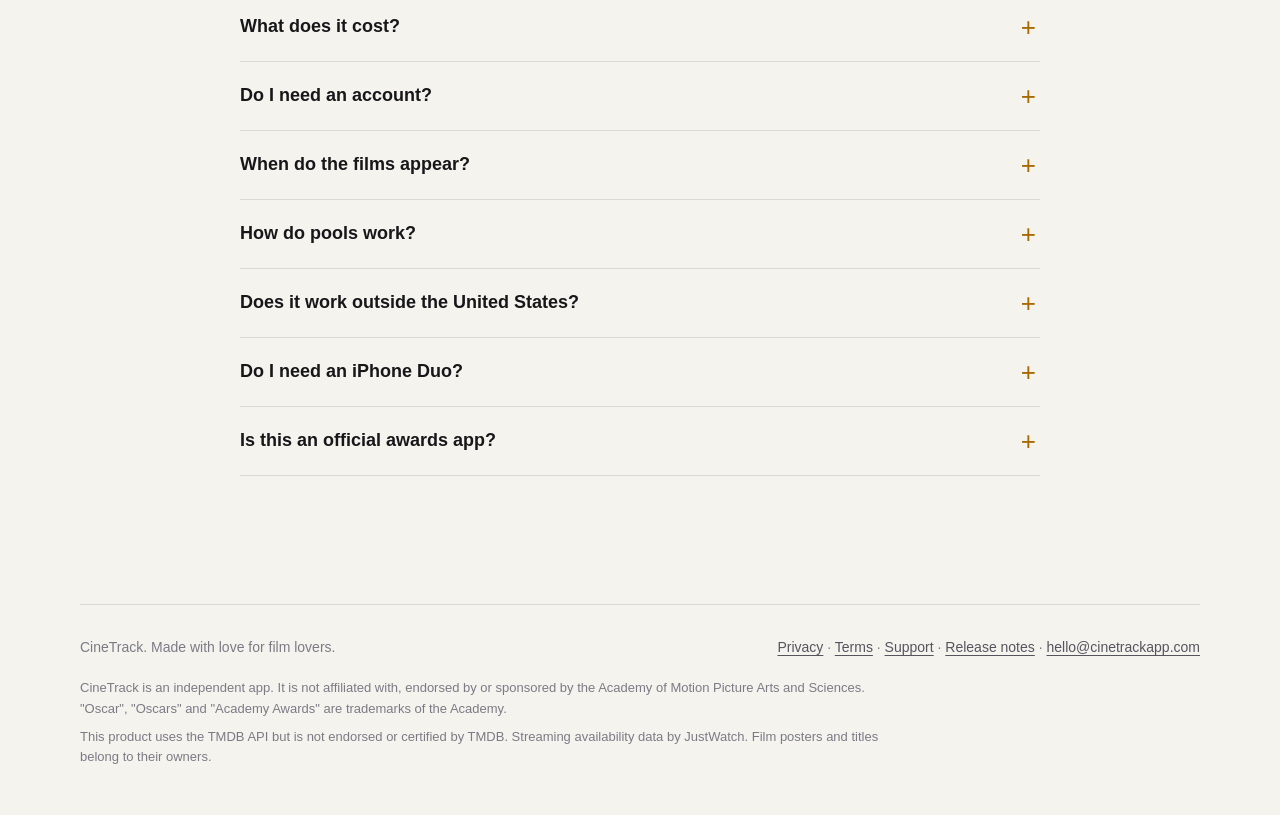
==== commit 6c5242ee: "The story: close to 200 testers since last season Co-Authored-By: Claude Opus 5.5 <noreply@anthropic" ====
--- a/index.html
+++ b/index.html
@@ -235,7 +235,7 @@
         <p class="eyebrow">The story</p>
         <h2>It started as a spreadsheet.</h2>
         <p>Every year I tried to watch every nominated film before the ceremony, and every year I kept track in a spreadsheet. In 2024 I decided to learn SwiftUI and turn it into an app. I'm a photographer, not a developer, so it took a while.</p>
-        <p>Last season more than fifty fellow film lovers tested the early versions, and their feedback shaped almost everything in it. Version 3 is the app I wanted from the start.</p>
+        <p>Close to 200 fellow film lovers have tested it since last season, and their feedback shaped almost everything in it. Version 3 is the app I wanted from the start.</p>
         <p class="sign">Happy watching. <a href="https://afonso.me" rel="noopener">Afonso</a></p>
       </div>
     </section>
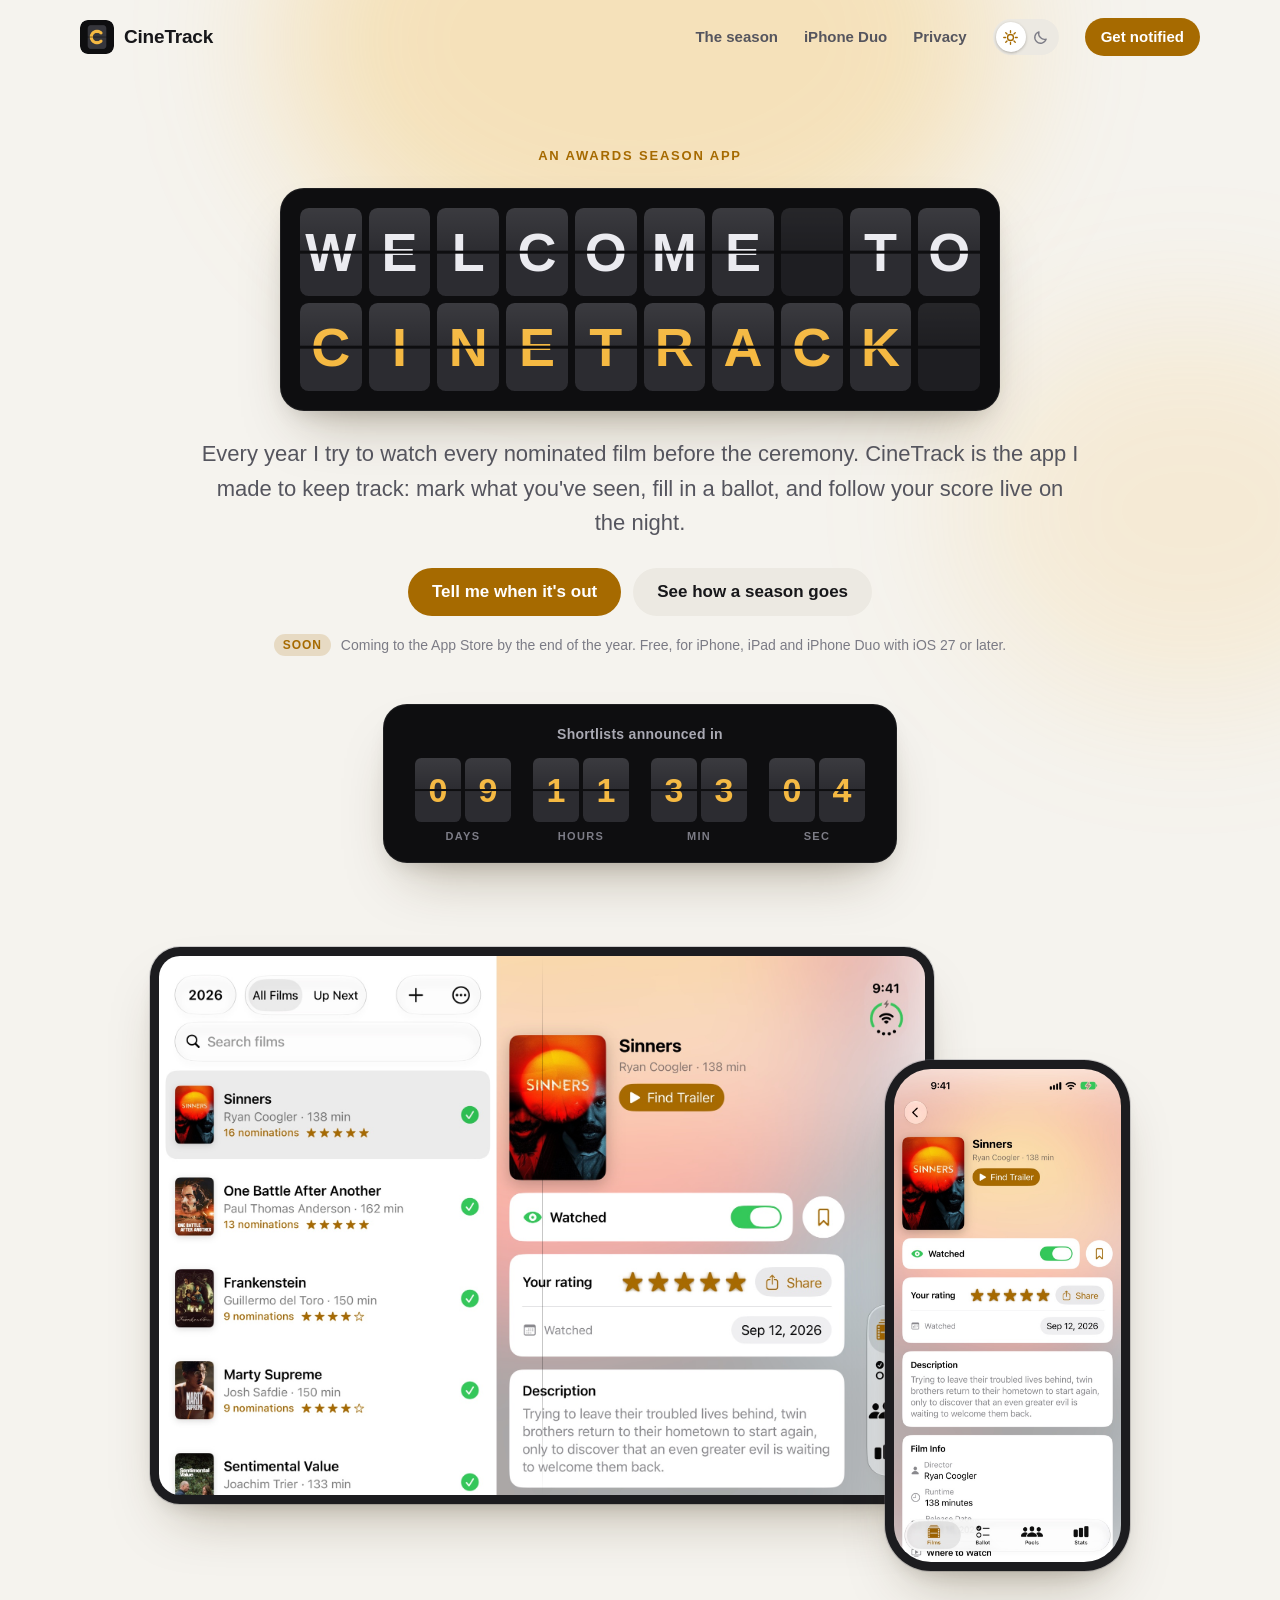
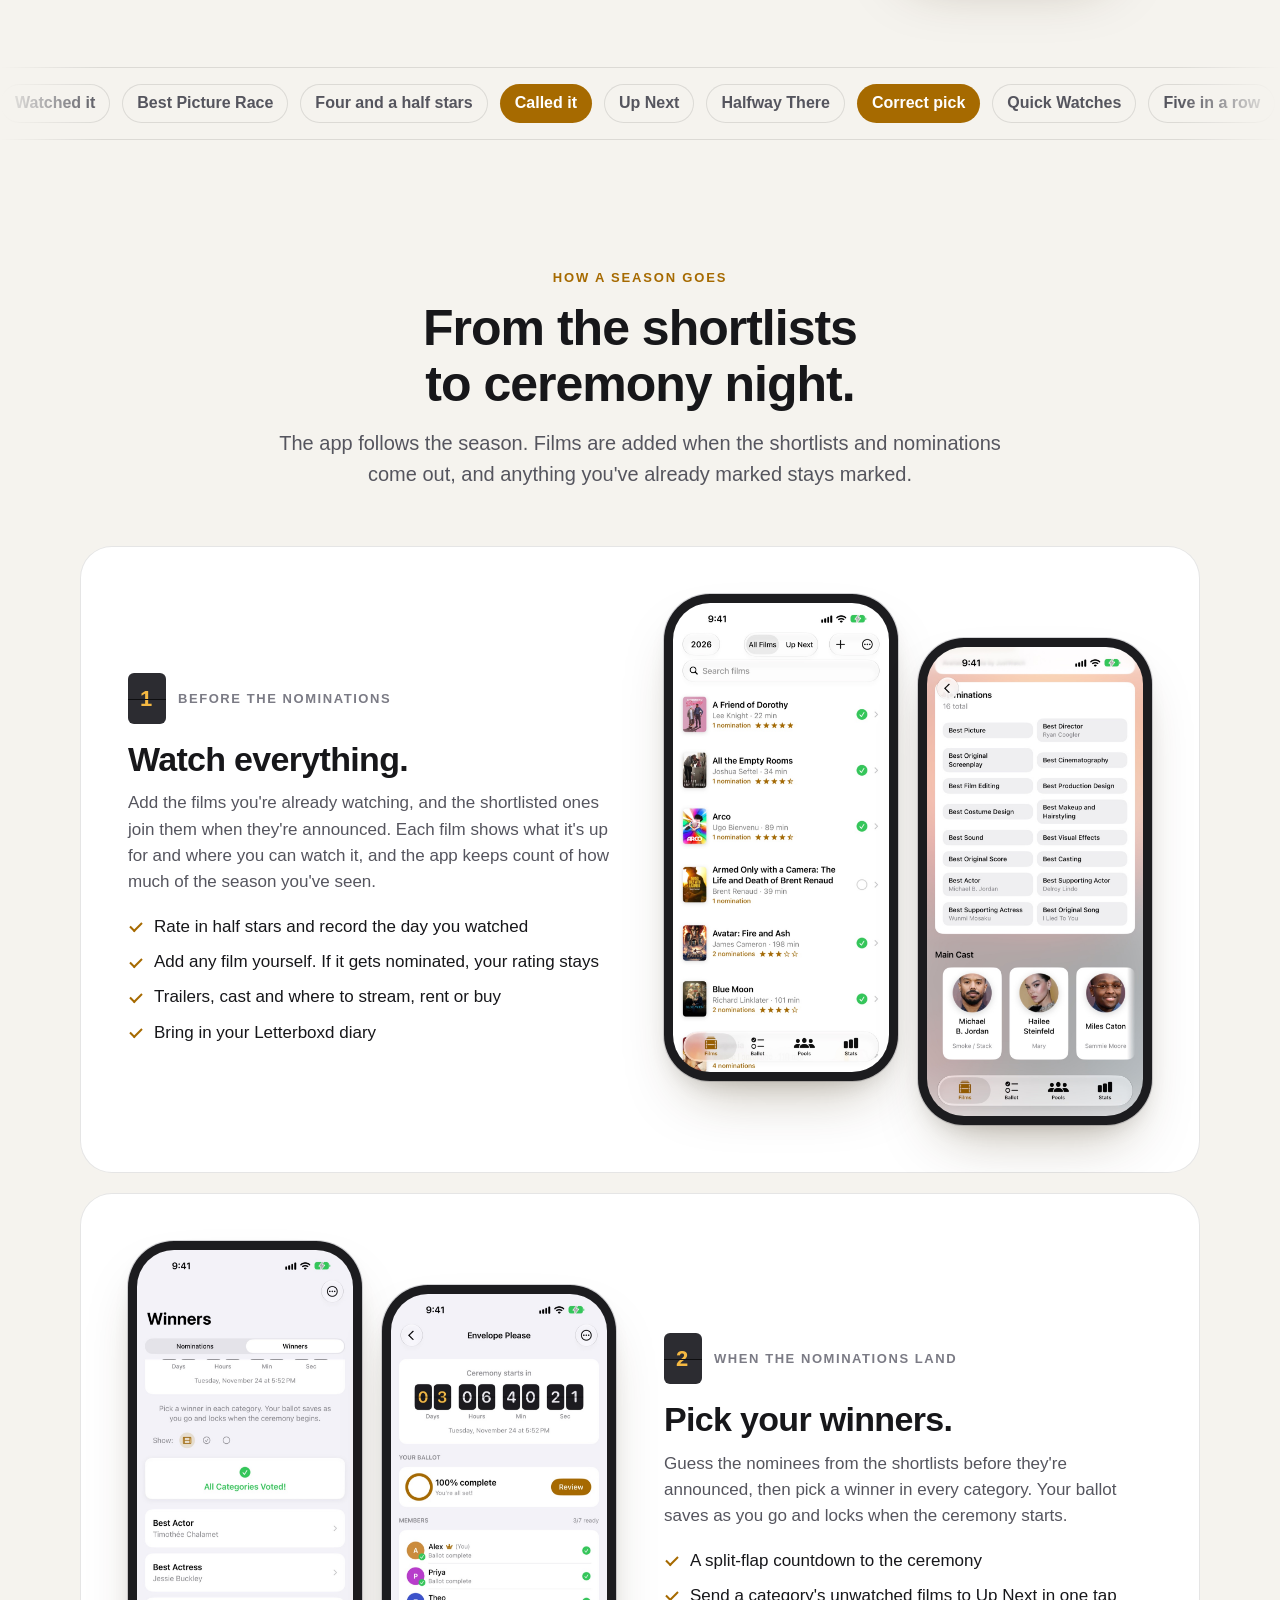
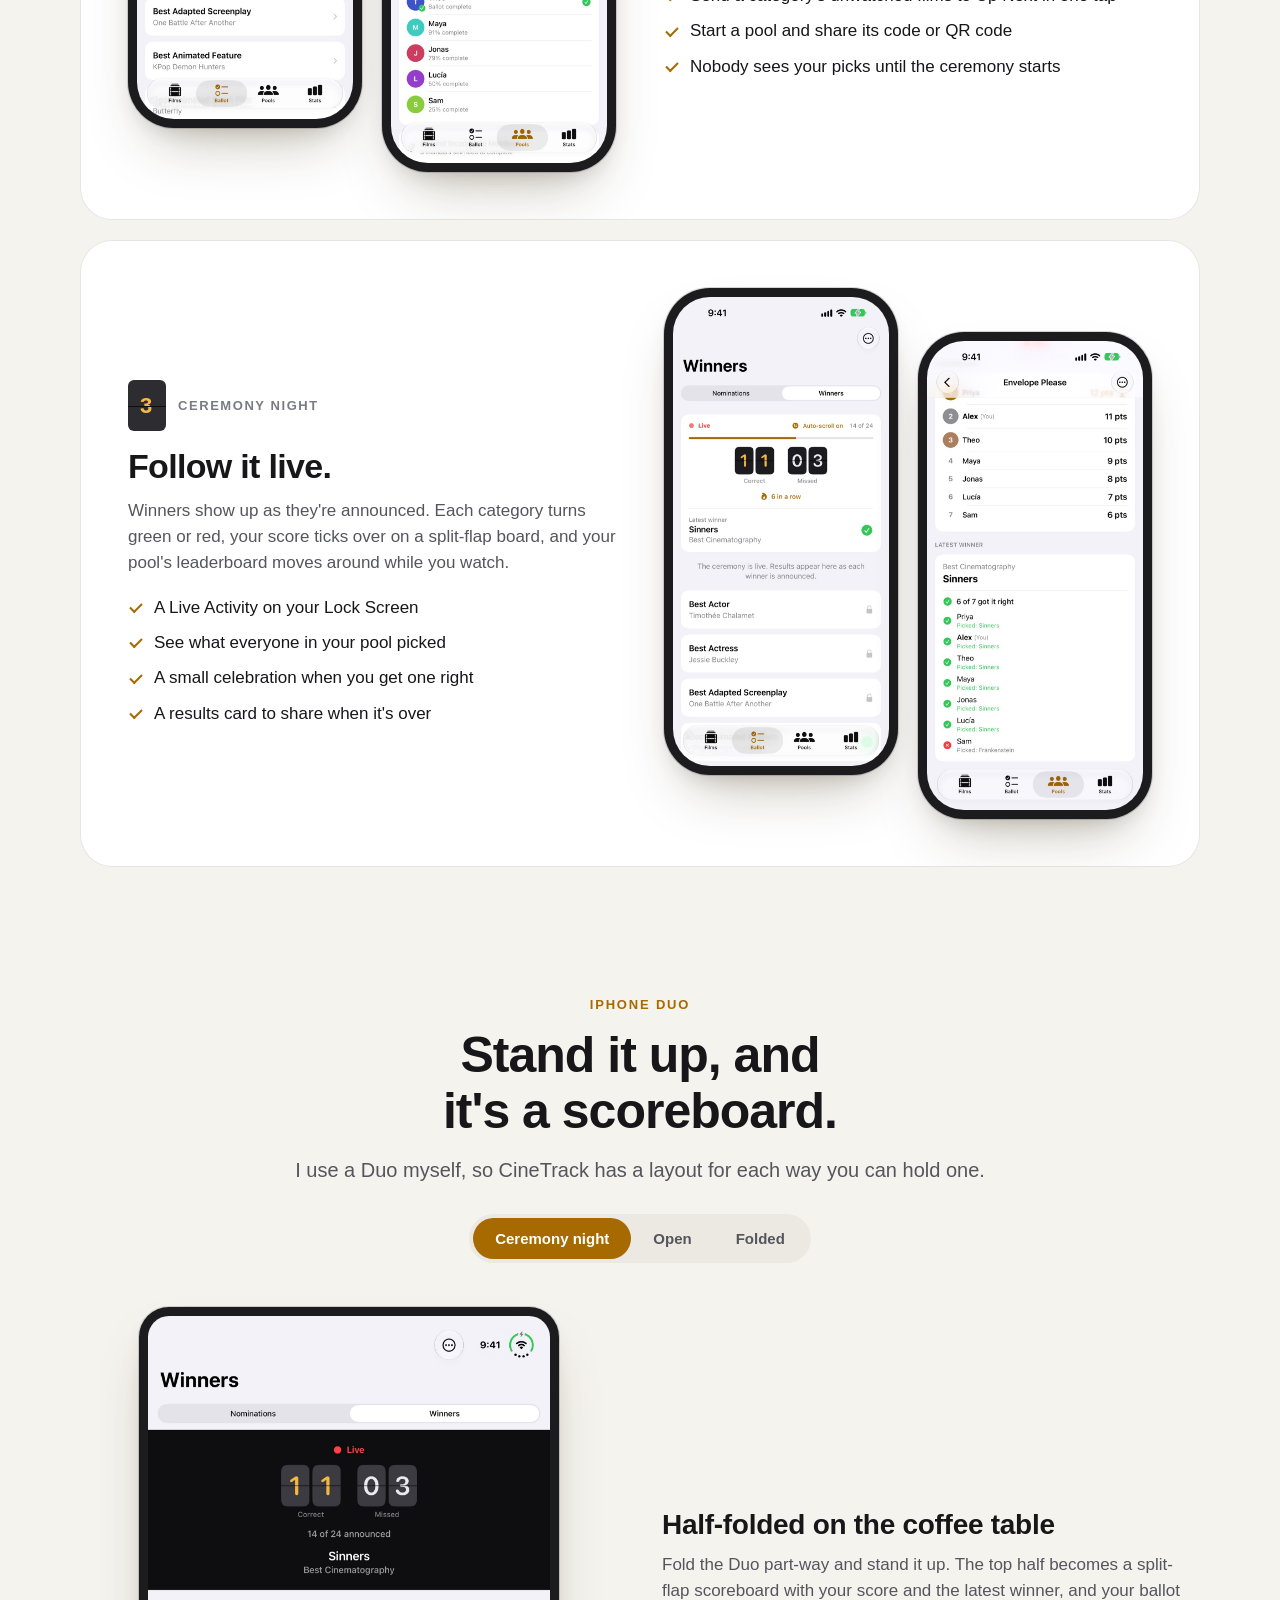
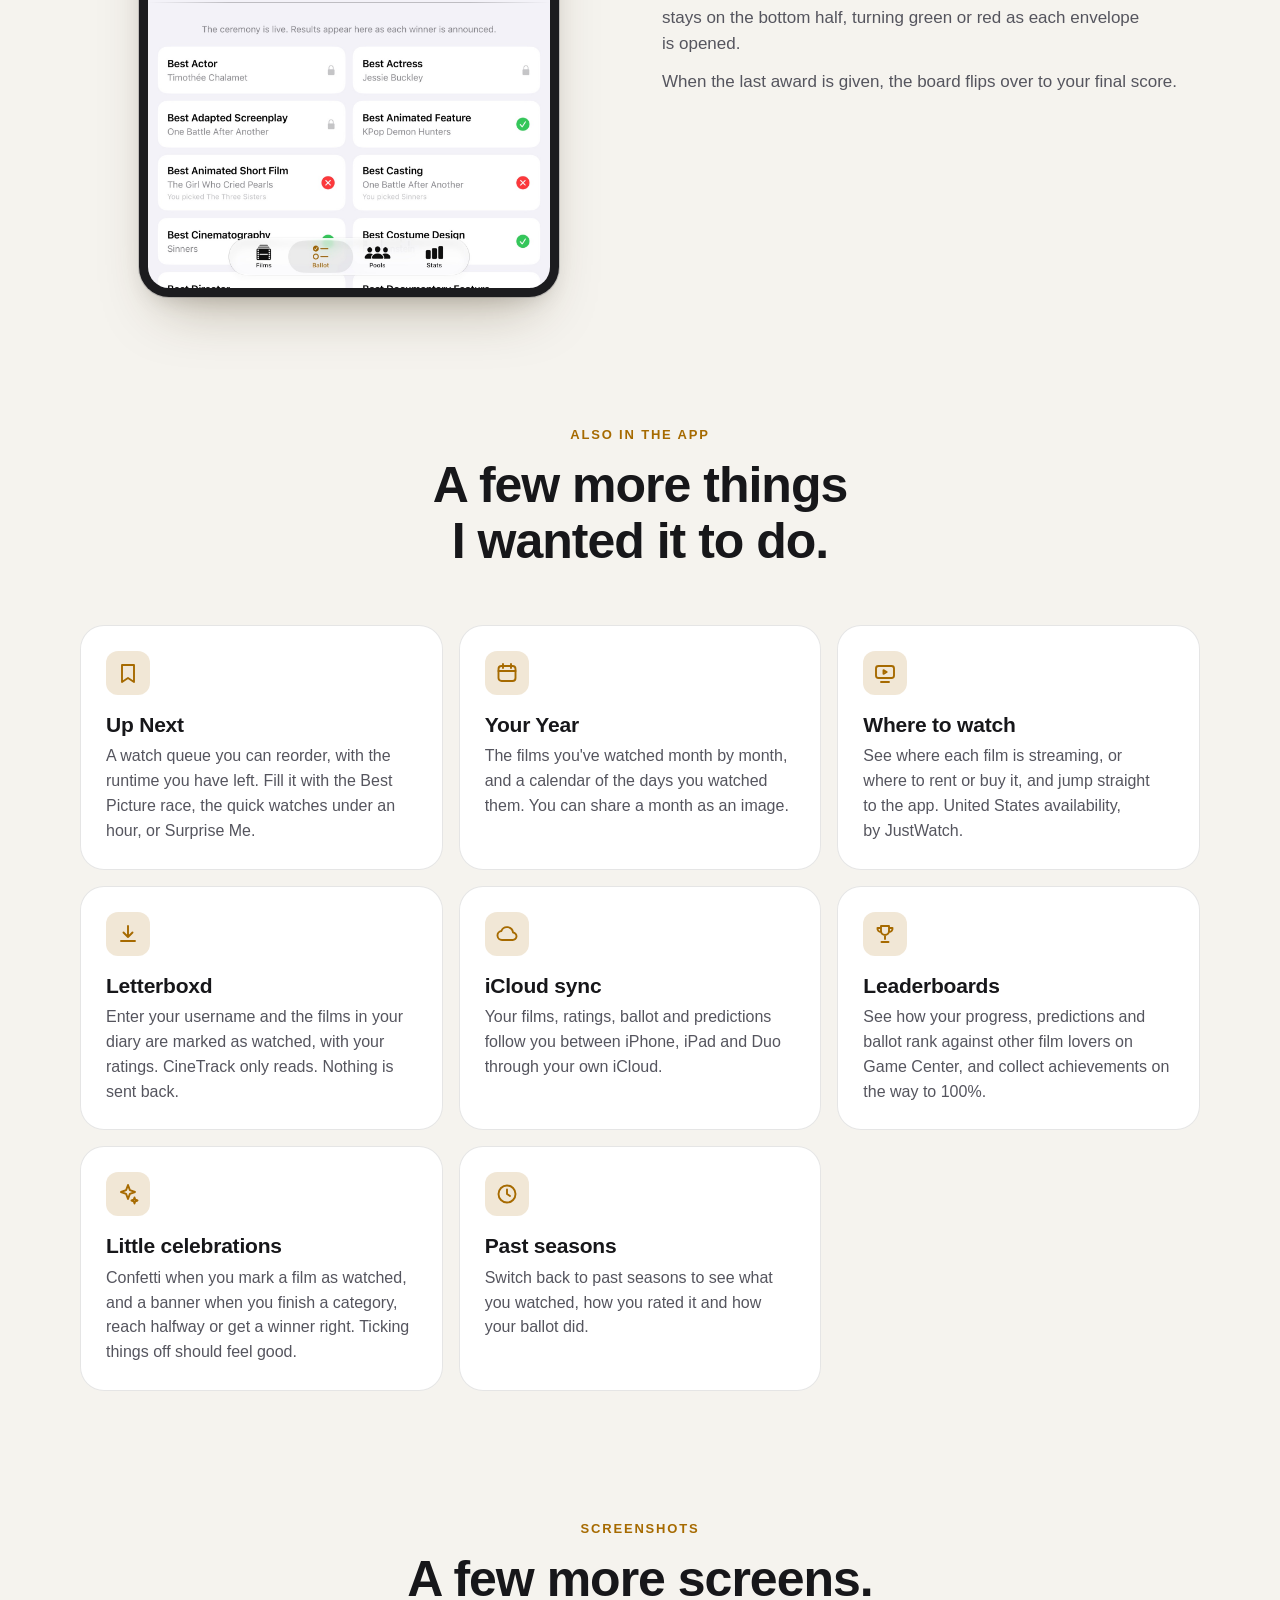
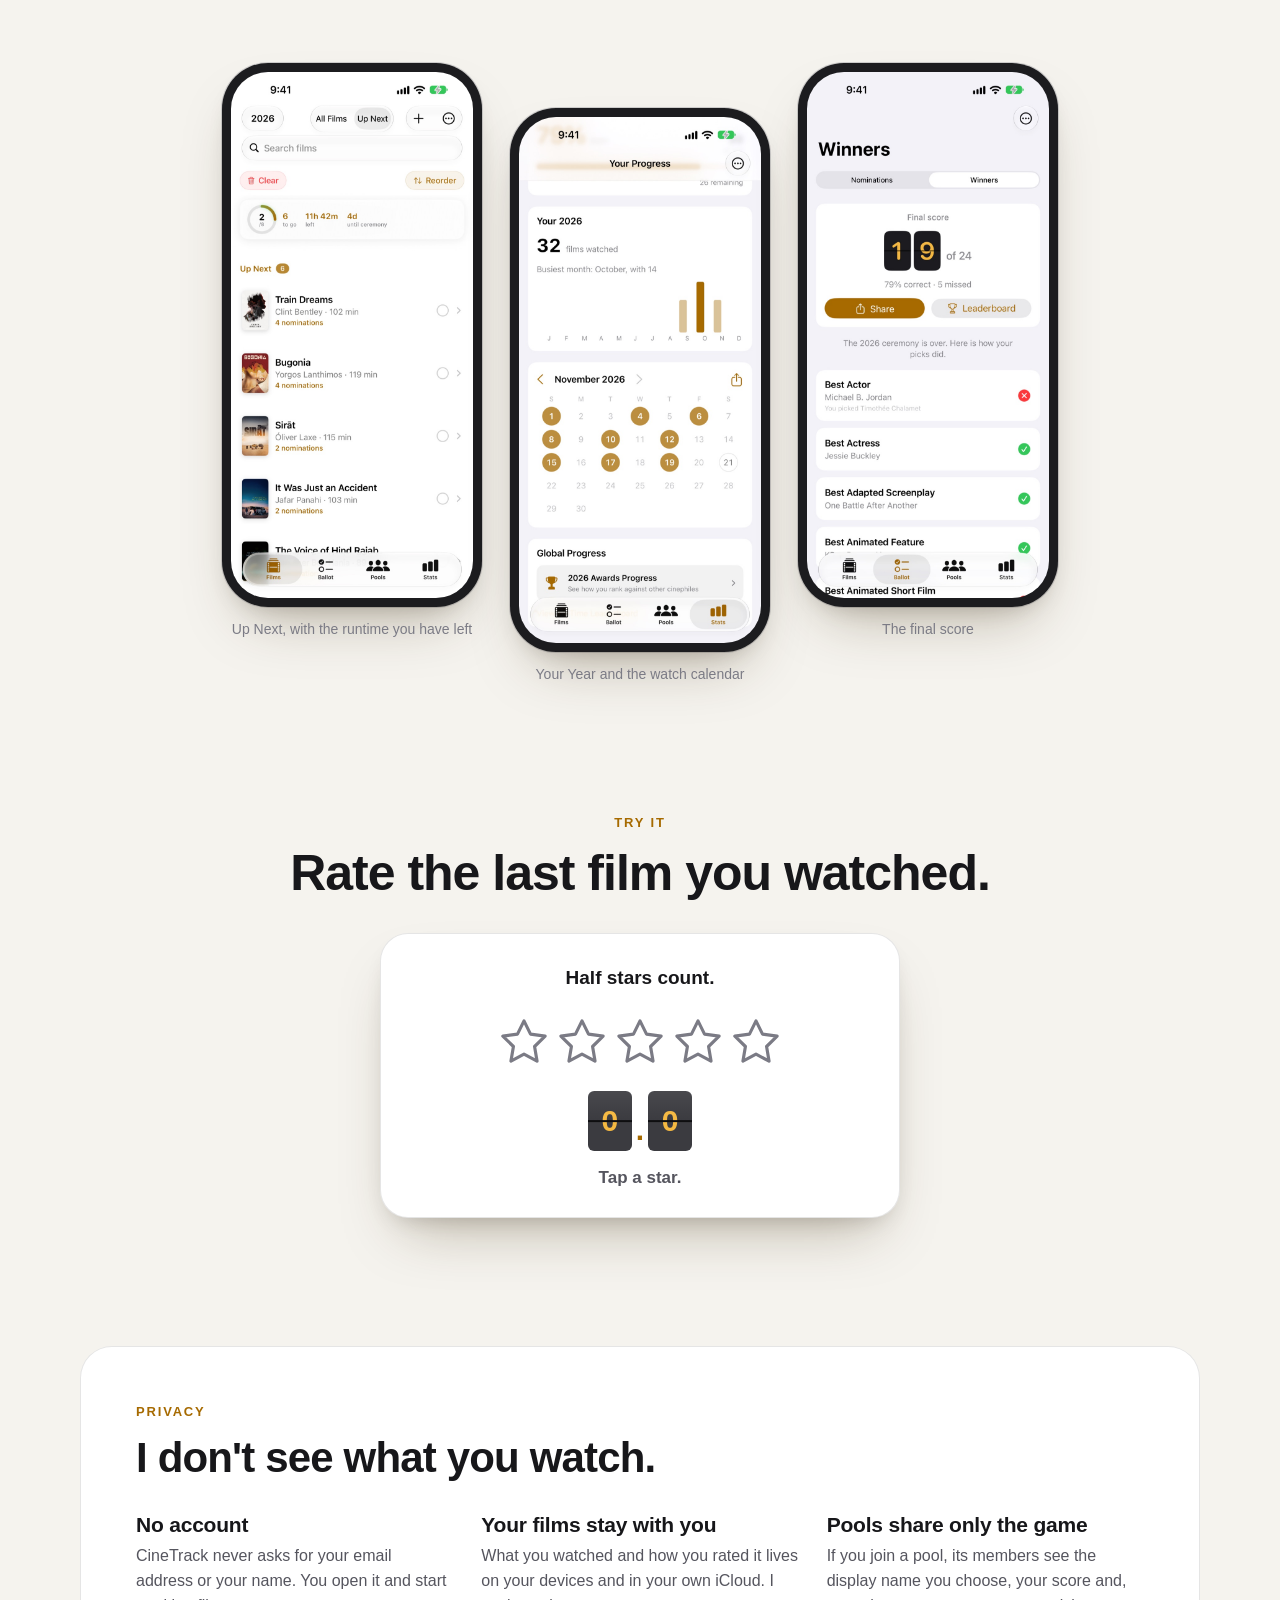
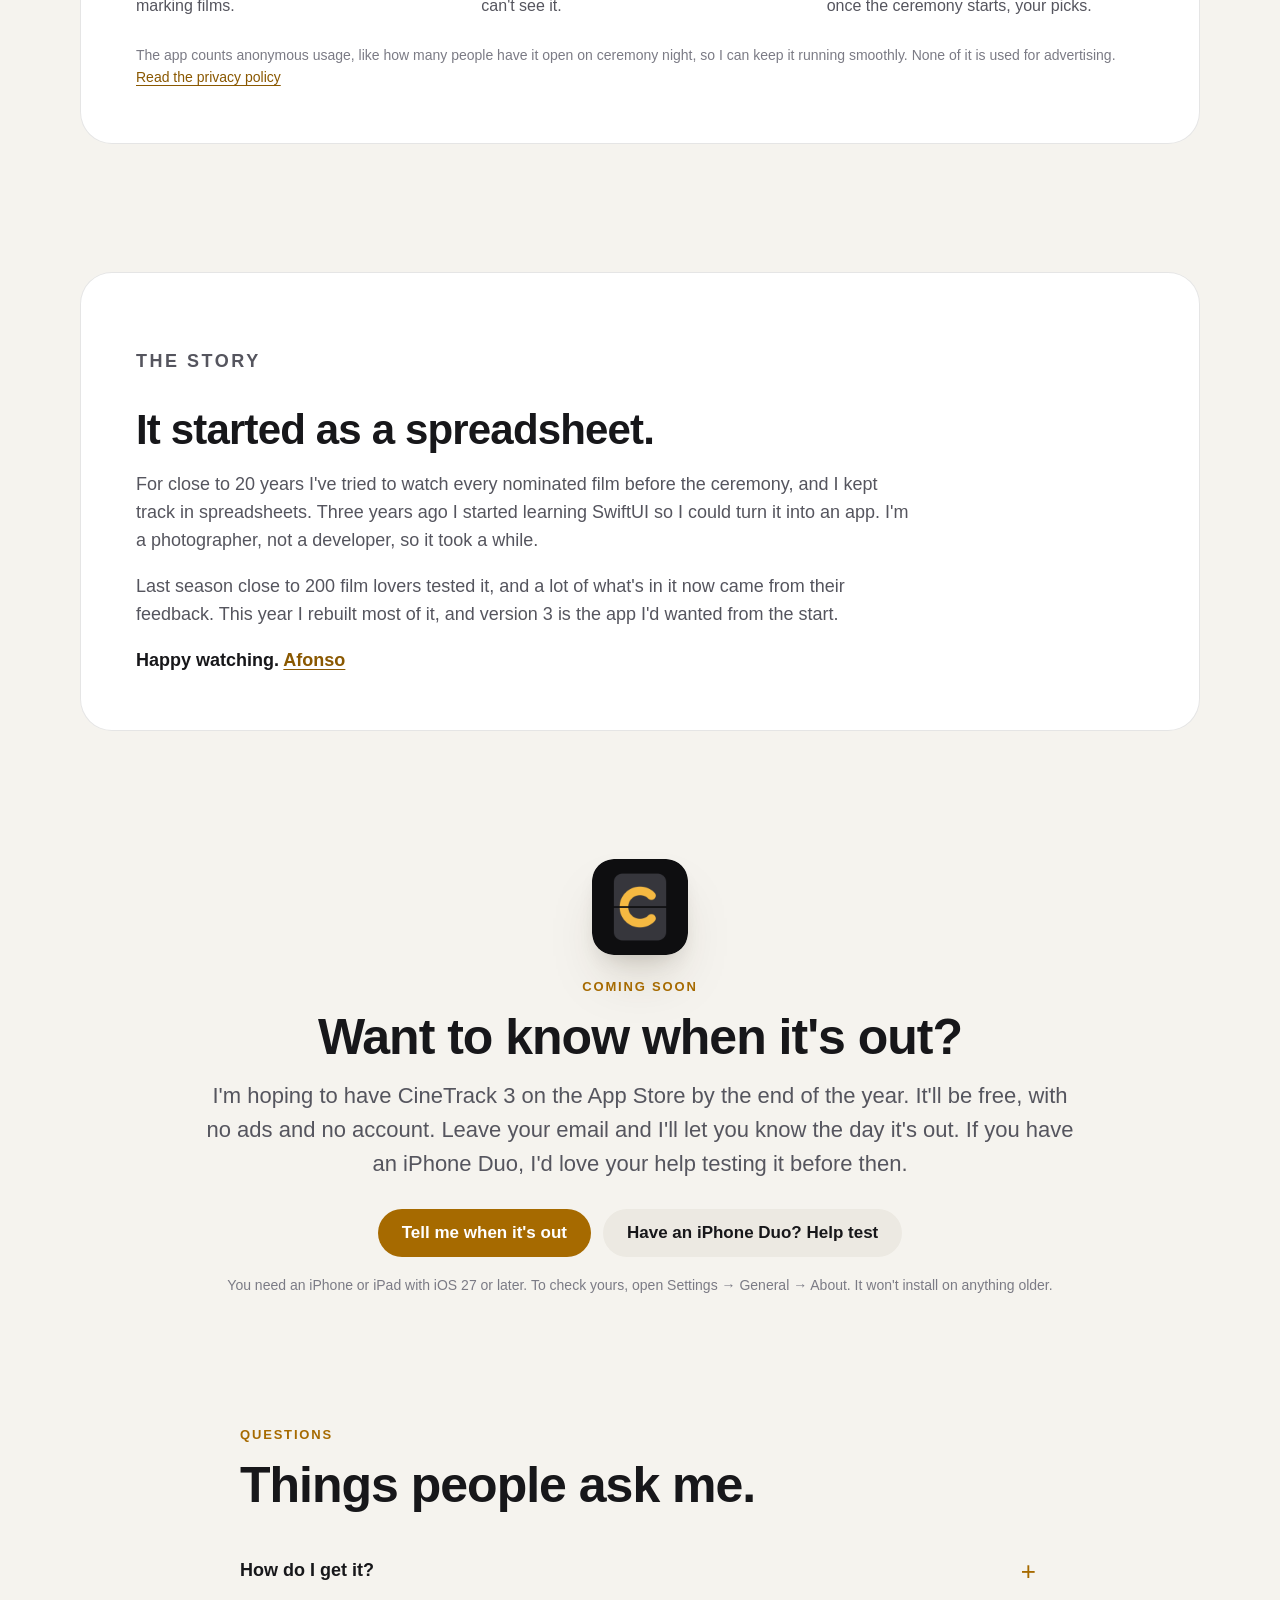
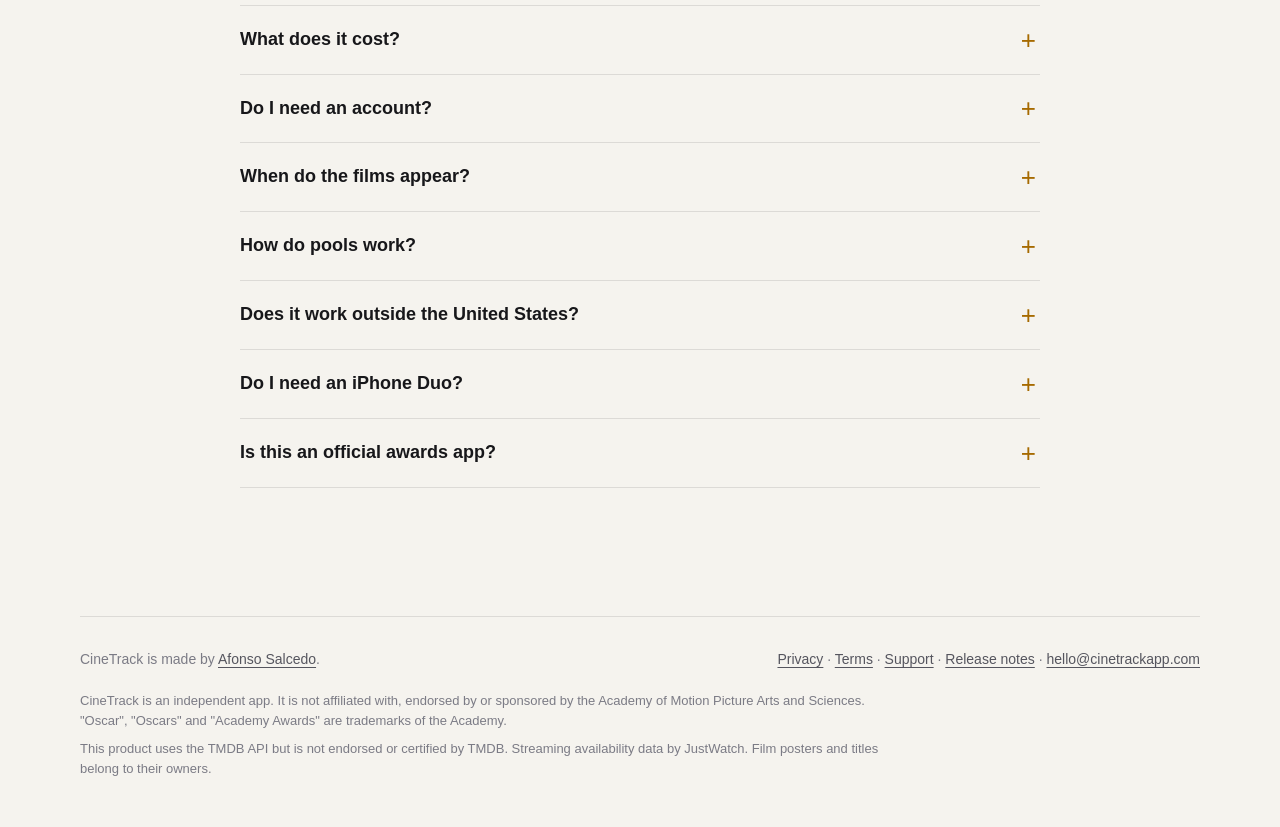
==== commit a085d982: "Site copy in Afonso's own voice: first person, plain headings, no slogans The story now says close t" ====
--- a/index.html
+++ b/index.html
@@ -6,7 +6,7 @@
 <title>CineTrack — your awards season companion</title>
 <meta name="description" content="Track every shortlisted and nominated film, fill in your ballot, and follow your score live on ceremony night. For iPhone, iPad and iPhone Duo.">
 <meta property="og:title" content="CineTrack">
-<meta property="og:description" content="Your awards season companion. Watch everything, call the winners, beat your friends.">
+<meta property="og:description" content="An app for keeping track of awards season: the films you've seen, your ballot, and your score on ceremony night.">
 <meta property="og:type" content="website">
 <meta property="og:url" content="https://cinetrackapp.com/">
 <meta property="og:image" content="https://cinetrackapp.com/assets/share.jpg">
@@ -42,15 +42,15 @@
 
   <main>
     <section class="hero" style="padding-top: clamp(28px, 6vw, 72px)">
-      <p class="eyebrow">Your awards season companion</p>
-      <h1 class="sr-only">CineTrack: watch everything, call the winners, beat your friends.</h1>
+      <p class="eyebrow">An awards season app</p>
+      <h1 class="sr-only">CineTrack, an app for keeping track of awards season.</h1>
       <div class="board" data-board aria-hidden="true"></div>
-      <p class="lede">Track every shortlisted and nominated film, fill in your ballot, and watch your score flip over live on ceremony night.</p>
+      <p class="lede">Every year I try to watch every nominated film before the ceremony. CineTrack is the app I made to keep track: mark what you've seen, fill in a ballot, and follow your score live on the night.</p>
       <div class="actions">
         <a class="button" data-store="Download on the App Store" href="#invite">Tell me when it's out</a>
         <a class="button quiet" href="#season">See how a season goes</a>
       </div>
-      <p class="fine"><span class="badge">Soon</span> Coming to the App Store soon. Free to use, for iPhone, iPad and iPhone Duo with iOS 27 or later.</p>
+      <p class="fine"><span class="badge">Soon</span> Coming to the App Store by the end of the year. Free, for iPhone, iPad and iPhone Duo with iOS 27 or later.</p>
 
       <div class="countdown" data-countdown hidden>
         <span class="label" aria-hidden="true"></span>
@@ -72,9 +72,9 @@
   <main>
     <section id="season">
       <div class="section-head reveal">
-        <p class="eyebrow">One season, three acts</p>
-        <h2>From the first shortlist to the last envelope.</h2>
-        <p class="lede">CineTrack changes with the season. The list fills in when shortlists and nominations are announced, and everything you have marked comes with you.</p>
+        <p class="eyebrow">How a season goes</p>
+        <h2>From the shortlists to ceremony night.</h2>
+        <p class="lede">The app follows the season. Films are added when the shortlists and nominations come out, and anything you've already marked stays marked.</p>
       </div>
 
       <div class="acts">
@@ -82,10 +82,10 @@
           <div class="copy">
             <div class="when"><span class="num">1</span> Before the nominations</div>
             <h3>Watch everything.</h3>
-            <p>Start with the films you are already watching, then let the shortlists join them. Each film shows what it is up for, where to watch it and how much of the season you have covered.</p>
+            <p>Add the films you're already watching, and the shortlisted ones join them when they're announced. Each film shows what it's up for and where you can watch it, and the app keeps count of how much of the season you've seen.</p>
             <ul>
               <li>Rate in half stars and record the day you watched</li>
-              <li>Add any film yourself. It keeps your rating if it is nominated</li>
+              <li>Add any film yourself. If it gets nominated, your rating stays</li>
               <li>Trailers, cast and where to stream, rent or buy</li>
               <li>Bring in your Letterboxd diary</li>
             </ul>
@@ -99,8 +99,8 @@
         <article class="act flip reveal">
           <div class="copy">
             <div class="when"><span class="num">2</span> When the nominations land</div>
-            <h3>Call it.</h3>
-            <p>Guess the nominees from the shortlists before they are announced. Then pick a winner in every category. Your ballot saves as you go and locks when the ceremony begins.</p>
+            <h3>Pick your winners.</h3>
+            <p>Guess the nominees from the shortlists before they're announced, then pick a winner in every category. Your ballot saves as you go and locks when the ceremony starts.</p>
             <ul>
               <li>A split-flap countdown to the ceremony</li>
               <li>Send a category's unwatched films to Up Next in one tap</li>
@@ -117,13 +117,13 @@
         <article class="act reveal">
           <div class="copy">
             <div class="when"><span class="num">3</span> Ceremony night</div>
-            <h3>Watch your score flip.</h3>
-            <p>Winners arrive as they are announced. Each category turns green or red, your score ticks over on a split-flap board, and your pool's leaderboard reshuffles while you watch.</p>
+            <h3>Follow it live.</h3>
+            <p>Winners show up as they're announced. Each category turns green or red, your score ticks over on a split-flap board, and your pool's leaderboard moves around while you watch.</p>
             <ul>
               <li>A Live Activity on your Lock Screen</li>
               <li>See what everyone in your pool picked</li>
-              <li>A little celebration every time you call one</li>
-              <li>A results card to share when it is over</li>
+              <li>A small celebration when you get one right</li>
+              <li>A results card to share when it's over</li>
             </ul>
           </div>
           <div class="shots">
@@ -138,7 +138,7 @@
       <div class="section-head reveal">
         <p class="eyebrow">iPhone Duo</p>
         <h2>Stand it up, and it's a scoreboard.</h2>
-        <p class="lede">CineTrack has a layout for every way you hold a Duo.</p>
+        <p class="lede">I use a Duo myself, so CineTrack has a layout for each way you can hold one.</p>
         <div class="tabs" role="tablist" aria-label="iPhone Duo poses">
           <button role="tab" id="tab-laptop" aria-controls="pose-laptop" aria-selected="true">Ceremony night</button>
           <button role="tab" id="tab-open" aria-controls="pose-open" aria-selected="false" tabindex="-1">Open</button>
@@ -149,8 +149,8 @@
       <div class="pose narrow reveal" role="tabpanel" id="pose-laptop" aria-labelledby="tab-laptop">
         <div class="view"><div class="frame duo-open tall"><picture><source data-dark srcset="assets/duo-laptop-ceremony-live-dark.jpg" media="not all"><img src="assets/duo-laptop-ceremony-live.jpg" alt="An iPhone Duo folded part-way like a small laptop during the ceremony. The upper half is a split-flap board reading Live, 11 correct, 3 missed, 14 of 24 announced. The lower half is the ballot, with a green tick or red cross on each category." width="1400" height="1990" loading="lazy"></picture></div></div>
         <div class="says">
-          <h3>The board up top. Your ballot below.</h3>
-          <p>Fold the Duo part-way and stand it on the coffee table. The upper half becomes a split-flap scoreboard with your score and the latest winner. Your ballot stays on the lower half, ticking green or red as each envelope opens.</p>
+          <h3>Half-folded on the coffee table</h3>
+          <p>Fold the Duo part-way and stand it up. The top half becomes a split-flap scoreboard with your score and the latest winner, and your ballot stays on the bottom half, turning green or red as each envelope is opened.</p>
           <p>When the last award is given, the board flips over to your final score.</p>
         </div>
       </div>
@@ -158,8 +158,8 @@
       <div class="pose reveal" role="tabpanel" id="pose-open" aria-labelledby="tab-open" hidden>
         <figure><div class="frame duo-open"><picture><source data-dark srcset="assets/duo-open-films-dark.jpg" media="not all"><img src="assets/duo-open-films.jpg" alt="An open iPhone Duo: the list of films on one half and the film you tapped on the other." width="2000" height="1407" loading="lazy"></picture></div></figure>
         <div class="says">
-          <h3>Two halves, two jobs.</h3>
-          <p>Open the Duo and the list stays on one side while the film, category or pool you tapped opens on the other. Work down the nominees without losing your place.</p>
+          <h3>Opened flat</h3>
+          <p>Open the Duo and the list stays on one side while the film, category or pool you tapped opens on the other, so you can work down the nominees without losing your place.</p>
           <p>On ceremony night your picks scroll on the left while the live score holds still on the right.</p>
         </div>
       </div>
@@ -170,34 +170,34 @@
           <div class="frame duo-fold"><picture><source data-dark srcset="assets/duo-closed-ceremony-live-dark.jpg" media="not all"><img src="assets/duo-closed-ceremony-live.jpg" alt="The live score on a folded iPhone Duo during the ceremony." width="900" height="1309" loading="lazy"></picture></div>
         </div>
         <div class="says">
-          <h3>Everything, in your pocket.</h3>
-          <p>The outer screen gets the full app, with the tabs in a rail under your thumb. Tick off a film on the way out of the cinema, or check the score from the kitchen.</p>
-          <p>Open and close it as often as you like. You stay where you were.</p>
+          <h3>Folded shut</h3>
+          <p>The outer screen gets the whole app, with the tabs in a rail under your thumb. Mark a film as watched on the way out of the cinema, or check the score from the kitchen.</p>
+          <p>Open and close it as often as you like. You won't lose your place.</p>
         </div>
       </div>
     </section>
 
     <section id="features">
       <div class="section-head reveal">
-        <p class="eyebrow">And the rest</p>
-        <h2>Small things that make a long season fun.</h2>
+        <p class="eyebrow">Also in the app</p>
+        <h2>A few more things I wanted it to do.</h2>
       </div>
       <div class="grid">
         <article class="tile reveal"><div class="icon"><svg viewBox="0 0 24 24" aria-hidden="true"><path d="M6 4h12v17l-6-4-6 4z"/></svg></div><h3>Up Next</h3><p>A watch queue you can reorder, with the runtime you have left. Fill it with the Best Picture race, the quick watches under an hour, or Surprise Me.</p></article>
-        <article class="tile reveal"><div class="icon"><svg viewBox="0 0 24 24" aria-hidden="true"><rect x="3.5" y="5" width="17" height="15" rx="3"/><path d="M3.5 10h17M8 3v4M16 3v4"/></svg></div><h3>Your Year</h3><p>Films watched month by month, and a calendar of the days you watched them. Share a month as a poster wall.</p></article>
+        <article class="tile reveal"><div class="icon"><svg viewBox="0 0 24 24" aria-hidden="true"><rect x="3.5" y="5" width="17" height="15" rx="3"/><path d="M3.5 10h17M8 3v4M16 3v4"/></svg></div><h3>Your Year</h3><p>The films you've watched month by month, and a calendar of the days you watched them. You can share a month as an image.</p></article>
         <article class="tile reveal"><div class="icon"><svg viewBox="0 0 24 24" aria-hidden="true"><rect x="3" y="5" width="18" height="12" rx="2.5"/><path d="M8 21h8M10.5 9.2v3.6l3.2-1.8z"/></svg></div><h3>Where to watch</h3><p>See where each film is streaming, or where to rent or buy it, and jump straight to the app. United States availability, by JustWatch.</p></article>
         <article class="tile reveal"><div class="icon"><svg viewBox="0 0 24 24" aria-hidden="true"><path d="M12 4v11M7.5 10.5 12 15l4.5-4.5M5 19h14"/></svg></div><h3>Letterboxd</h3><p>Enter your username and the films in your diary are marked as watched, with your ratings. CineTrack only reads. Nothing is sent back.</p></article>
         <article class="tile reveal"><div class="icon"><svg viewBox="0 0 24 24" aria-hidden="true"><path d="M7 18a4.5 4.5 0 0 1-.6-8.96A6 6 0 0 1 18 10.5a3.75 3.75 0 0 1-.5 7.5z"/></svg></div><h3>iCloud sync</h3><p>Your films, ratings, ballot and predictions follow you between iPhone, iPad and Duo through your own iCloud.</p></article>
         <article class="tile reveal"><div class="icon"><svg viewBox="0 0 24 24" aria-hidden="true"><path d="M8 4h8v5a4 4 0 0 1-8 0zM8 6H4.5a3.5 3.5 0 0 0 3.6 4M16 6h3.5a3.5 3.5 0 0 1-3.6 4M12 13v4M8.5 20h7"/></svg></div><h3>Leaderboards</h3><p>See how your progress, predictions and ballot rank against other film lovers on Game Center, and collect achievements on the way to 100%.</p></article>
-        <article class="tile reveal"><div class="icon"><svg viewBox="0 0 24 24" aria-hidden="true"><path d="M12 3l1.9 5.1L19 10l-5.1 1.9L12 17l-1.9-5.1L5 10l5.1-1.9zM18.5 15.5l.8 2.2 2.2.8-2.2.8-.8 2.2-.8-2.2-2.2-.8 2.2-.8z"/></svg></div><h3>Little celebrations</h3><p>Confetti when you finish a film. A banner when you complete a category, hit halfway, or call a winner. It should feel good to tick things off.</p></article>
-        <article class="tile reveal"><div class="icon"><svg viewBox="0 0 24 24" aria-hidden="true"><circle cx="12" cy="12" r="8.5"/><path d="M12 7.5V12l3 2"/></svg></div><h3>Every season you've played</h3><p>Switch back to past seasons to see what you watched, how you rated it and how your ballot did.</p></article>
+        <article class="tile reveal"><div class="icon"><svg viewBox="0 0 24 24" aria-hidden="true"><path d="M12 3l1.9 5.1L19 10l-5.1 1.9L12 17l-1.9-5.1L5 10l5.1-1.9zM18.5 15.5l.8 2.2 2.2.8-2.2.8-.8 2.2-.8-2.2-2.2-.8 2.2-.8z"/></svg></div><h3>Little celebrations</h3><p>Confetti when you mark a film as watched, and a banner when you finish a category, reach halfway or get a winner right. Ticking things off should feel good.</p></article>
+        <article class="tile reveal"><div class="icon"><svg viewBox="0 0 24 24" aria-hidden="true"><circle cx="12" cy="12" r="8.5"/><path d="M12 7.5V12l3 2"/></svg></div><h3>Past seasons</h3><p>Switch back to past seasons to see what you watched, how you rated it and how your ballot did.</p></article>
       </div>
     </section>
 
     <section class="gallery">
       <div class="section-head reveal">
-        <p class="eyebrow">A closer look</p>
-        <h2>The whole season at a glance.</h2>
+        <p class="eyebrow">Screenshots</p>
+        <h2>A few more screens.</h2>
       </div>
       <div class="shots three reveal">
         <figure><div class="frame phone"><picture><source data-dark srcset="assets/max-upnext-dark.jpg" media="not all"><img src="assets/max-upnext.jpg" alt="Up Next: two of eight watched, six to go, the runtime left and the days until the ceremony, above the queue." width="780" height="1694" loading="lazy"></picture></div><figcaption>Up Next, with the runtime you have left</figcaption></figure>
@@ -209,7 +209,7 @@
     <section class="rate reveal">
       <div class="section-head">
         <p class="eyebrow">Try it</p>
-        <h2>Go on. Rate the last film you watched.</h2>
+        <h2>Rate the last film you watched.</h2>
       </div>
       <div class="rate-card">
         <p class="q">Half stars count.</p>
@@ -220,22 +220,22 @@
     </section>
 
     <section class="panel reveal" id="privacy" style="padding-top: clamp(28px, 5vw, 56px)">
-      <p class="eyebrow">Private by default</p>
-      <h2>No sign-up. No ads. Nothing sold.</h2>
+      <p class="eyebrow">Privacy</p>
+      <h2>I don't see what you watch.</h2>
       <div class="cols">
-        <div><h3>Nothing to sign up for.</h3><p>CineTrack never asks for your email address or your name. Open it and start ticking off films.</p></div>
-        <div><h3>Your films stay yours.</h3><p>What you watched and how you rated it lives on your devices and in your own iCloud. The developer can't see it.</p></div>
-        <div><h3>Pools share only the game.</h3><p>Join a pool and its members see the display name you choose, your score and, once the ceremony starts, your picks.</p></div>
-      </div>
-      <p class="fine" style="margin-top: 26px">The app counts anonymous usage, such as how many people have it open on ceremony night, so it can be kept running smoothly. It is never used for advertising. <a href="privacy.html">Read the privacy policy</a></p>
+        <div><h3>No account</h3><p>CineTrack never asks for your email address or your name. You open it and start marking films.</p></div>
+        <div><h3>Your films stay with you</h3><p>What you watched and how you rated it lives on your devices and in your own iCloud. I can't see it.</p></div>
+        <div><h3>Pools share only the game</h3><p>If you join a pool, its members see the display name you choose, your score and, once the ceremony starts, your picks.</p></div>
+      </div>
+      <p class="fine" style="margin-top: 26px">The app counts anonymous usage, like how many people have it open on ceremony night, so I can keep it running smoothly. None of it is used for advertising. <a href="privacy.html">Read the privacy policy</a></p>
     </section>
 
     <section class="panel reveal" id="story" style="padding-top: clamp(28px, 5vw, 56px)">
       <div class="story">
         <p class="eyebrow">The story</p>
         <h2>It started as a spreadsheet.</h2>
-        <p>Every year I tried to watch every nominated film before the ceremony, and every year I kept track in a spreadsheet. In 2024 I decided to learn SwiftUI and turn it into an app. I'm a photographer, not a developer, so it took a while.</p>
-        <p>Close to 200 fellow film lovers have tested it since last season, and their feedback shaped almost everything in it. Version 3 is the app I wanted from the start.</p>
+        <p>For close to 20 years I've tried to watch every nominated film before the ceremony, and I kept track in spreadsheets. Three years ago I started learning SwiftUI so I could turn it into an app. I'm a photographer, not a developer, so it took a while.</p>
+        <p>Last season close to 200 film lovers tested it, and a lot of what's in it now came from their feedback. This year I rebuilt most of it, and version 3 is the app I'd wanted from the start.</p>
         <p class="sign">Happy watching. <a href="https://afonso.me" rel="noopener">Afonso</a></p>
       </div>
     </section>
@@ -243,34 +243,34 @@
     <section class="get reveal" id="get">
       <img class="icon" src="assets/icon.png" alt="" width="96" height="96" loading="lazy">
       <p class="eyebrow">Coming soon</p>
-      <h2 style="margin-top: 12px">Ready for the season?</h2>
-      <p class="lede">CineTrack 3 is coming to the App Store soon. It is free to use, with no ads and nothing to sign up for. Leave your email and you will hear the day it is out.</p>
+      <h2 style="margin-top: 12px">Want to know when it's out?</h2>
+      <p class="lede">I'm hoping to have CineTrack 3 on the App Store by the end of the year. It'll be free, with no ads and no account. Leave your email and I'll let you know the day it's out. If you have an iPhone Duo, I'd love your help testing it before then.</p>
       <div class="actions">
         <a class="button" data-store="Download on the App Store" href="#invite">Tell me when it's out</a>
         <a class="button quiet" href="#invite" data-open-invite data-duo-tester>Have an iPhone Duo? Help test</a>
       </div>
-      <p class="fine">You need an iPhone or iPad with iOS 27 or later. To check yours, open Settings → General → About. It will not install on anything older.</p>
+      <p class="fine">You need an iPhone or iPad with iOS 27 or later. To check yours, open Settings → General → About. It won't install on anything older.</p>
     </section>
 
     <section class="faq reveal" id="faq">
       <p class="eyebrow">Questions</p>
-      <h2>Fair things to ask.</h2>
+      <h2>Things people ask me.</h2>
       <div style="margin-top: 24px">
-        <details><summary>How do I get it?</summary><p>CineTrack 3 is coming to the App Store soon. Leave your email with the button above and you will hear the day it is out. You need iOS 27 or later.</p></details>
-        <details><summary>What does it cost?</summary><p>CineTrack is free, with no ads. Tracking films, your ballot, pools with friends, and the winners and final scores are all included. An optional Season Pass, a one-time purchase and not a subscription, will add live results on ceremony night. Its price has not been set yet.</p></details>
+        <details><summary>How do I get it?</summary><p>CineTrack 3 should be on the App Store by the end of the year. Leave your email with the button above and I'll let you know the day it's out. You need iOS 27 or later.</p></details>
+        <details><summary>What does it cost?</summary><p>CineTrack is free, with no ads. Tracking films, your ballot, pools with friends, and the winners and final scores are all included. An optional Season Pass, a one-time purchase and not a subscription, will add live results on ceremony night. I haven't set its price yet.</p></details>
         <details><summary>Do I need an account?</summary><p>No. To play in a pool you choose a display name, and that is all anyone sees.</p></details>
-        <details><summary>When do the films appear?</summary><p>You can add films yourself at any time. Shortlisted films arrive when the shortlists are announced and the nominees when nominations are announced. The app offers the new list as soon as it is ready, and keeps everything you had already marked.</p></details>
-        <details><summary>How do pools work?</summary><p>Once nominations are out, create a pool and share its code. Friends join with the code, everyone fills in a ballot, and on ceremony night the pool's leaderboard shows who called the most winners. Pools are free and just for fun: no money changes hands between players.</p></details>
-        <details><summary>Does it work outside the United States?</summary><p>Yes. Everything works everywhere except Where to Watch, which shows United States availability for now.</p></details>
-        <details><summary>Do I need an iPhone Duo?</summary><p>No. It is a complete app on any iPhone or iPad with iOS 27 or later. It just makes good use of the Duo if you have one.</p></details>
-        <details><summary>Is this an official awards app?</summary><p>No. CineTrack is independent, made by one film lover, and is not affiliated with the Academy or any other awards body.</p></details>
+        <details><summary>When do the films appear?</summary><p>You can add films yourself at any time. Shortlisted films arrive when the shortlists are announced, and the nominees when the nominations are. The app offers the new list as soon as it's ready, and keeps everything you'd already marked.</p></details>
+        <details><summary>How do pools work?</summary><p>Once nominations are out, create a pool and share its code. Friends join with the code, everyone fills in a ballot, and on ceremony night the pool's leaderboard shows who got the most winners right. Pools are free and just for fun, and no money changes hands between players.</p></details>
+        <details><summary>Does it work outside the United States?</summary><p>Yes. Everything works everywhere except Where to Watch, which only shows what's available in the United States for now.</p></details>
+        <details><summary>Do I need an iPhone Duo?</summary><p>No. It's a complete app on any iPhone or iPad with iOS 27 or later. It just makes good use of the Duo if you have one.</p></details>
+        <details><summary>Is this an official awards app?</summary><p>No. CineTrack is an independent app that I make on my own, and it isn't affiliated with the Academy or any other awards body.</p></details>
       </div>
     </section>
   </main>
 
   <footer>
     <div class="row">
-      <span>CineTrack. Made with love for film lovers.</span>
+      <span>CineTrack is made by <a href="https://afonso.me" rel="noopener">Afonso Salcedo</a>.</span>
       <span><a href="privacy.html">Privacy</a> · <a href="terms.html">Terms</a> · <a href="support.html">Support</a> · <a href="release-notes.html">Release notes</a> · <a href="mailto:hello@cinetrackapp.com">hello@cinetrackapp.com</a></span>
     </div>
     <div class="legal">
@@ -285,7 +285,7 @@
       <h2 id="invite-title">Tell me when it's out</h2>
       <button class="close" type="button" data-close-invite aria-label="Close">×</button>
     </div>
-    <p class="dialog-lede">Leave your email and the request is written for you. You will hear the day CineTrack is on the App Store, and now and then after that when there is news.</p>
+    <p class="dialog-lede">Fill this in and the email is written for you to send. I'll let you know the day CineTrack is on the App Store, and now and then after that if there's news.</p>
     <label>Name <small>optional</small><input name="name" autocomplete="name"></label>
     <label>Email<input name="email" type="email" autocomplete="email" inputmode="email" required></label>
     <fieldset>
@@ -302,7 +302,7 @@
       <button class="button quiet" type="button" data-close-invite>Cancel</button>
       <button class="button" type="submit">Continue</button>
     </div>
-    <p class="fine">Your email is used only for CineTrack news, a few times a year, and removed whenever you ask. CineTrack needs iOS or iPadOS 27 or later. See the <a href="privacy.html" target="_blank" rel="noopener">privacy policy</a>.</p>
+    <p class="fine">I'll only use your email for CineTrack news, a few times a year, and I'll delete it whenever you ask. CineTrack needs iOS or iPadOS 27 or later. See the <a href="privacy.html" target="_blank" rel="noopener">privacy policy</a>.</p>
   </form>
   <div id="invite-done" hidden>
     <div class="dialog-head">
@@ -323,6 +323,6 @@
     </div>
   </div>
 </dialog>
-<script src="site.js?v=202611231"></script>
+<script src="site.js?v=202611232"></script>
 </body>
 </html>
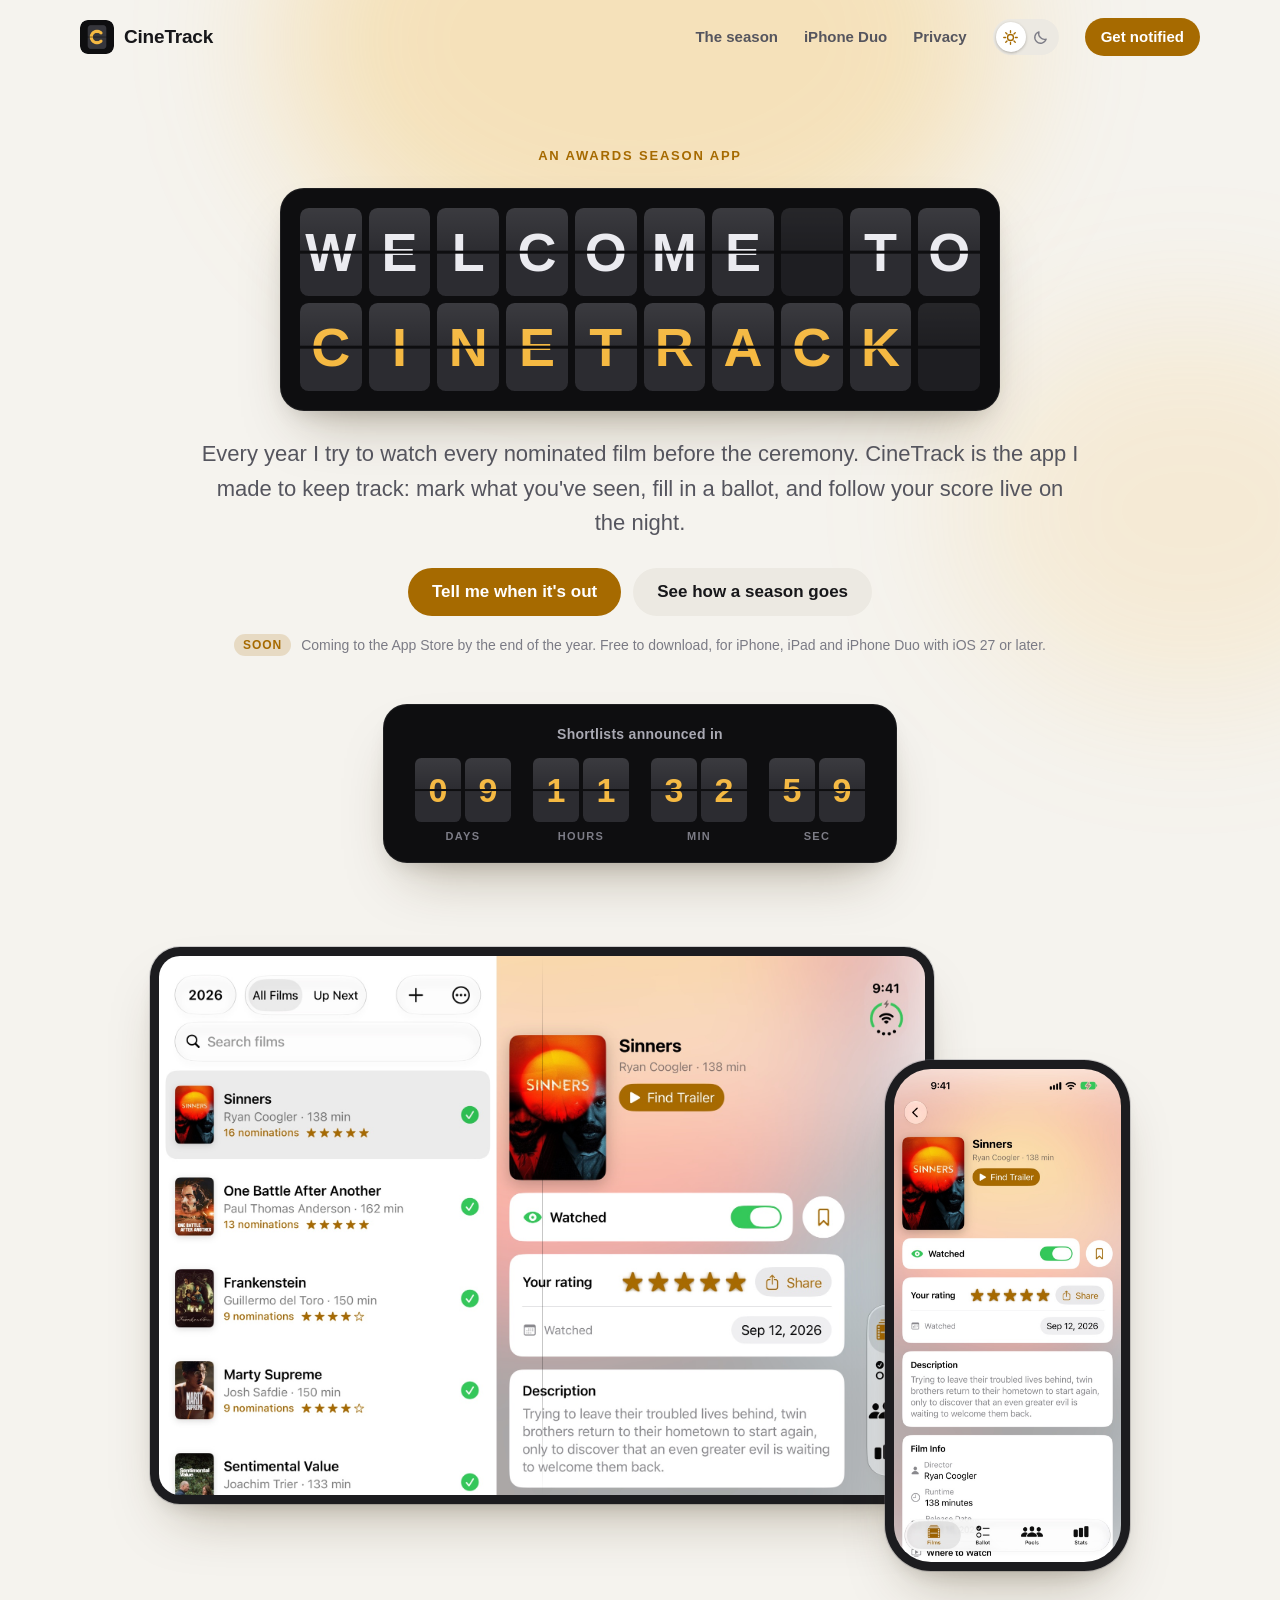
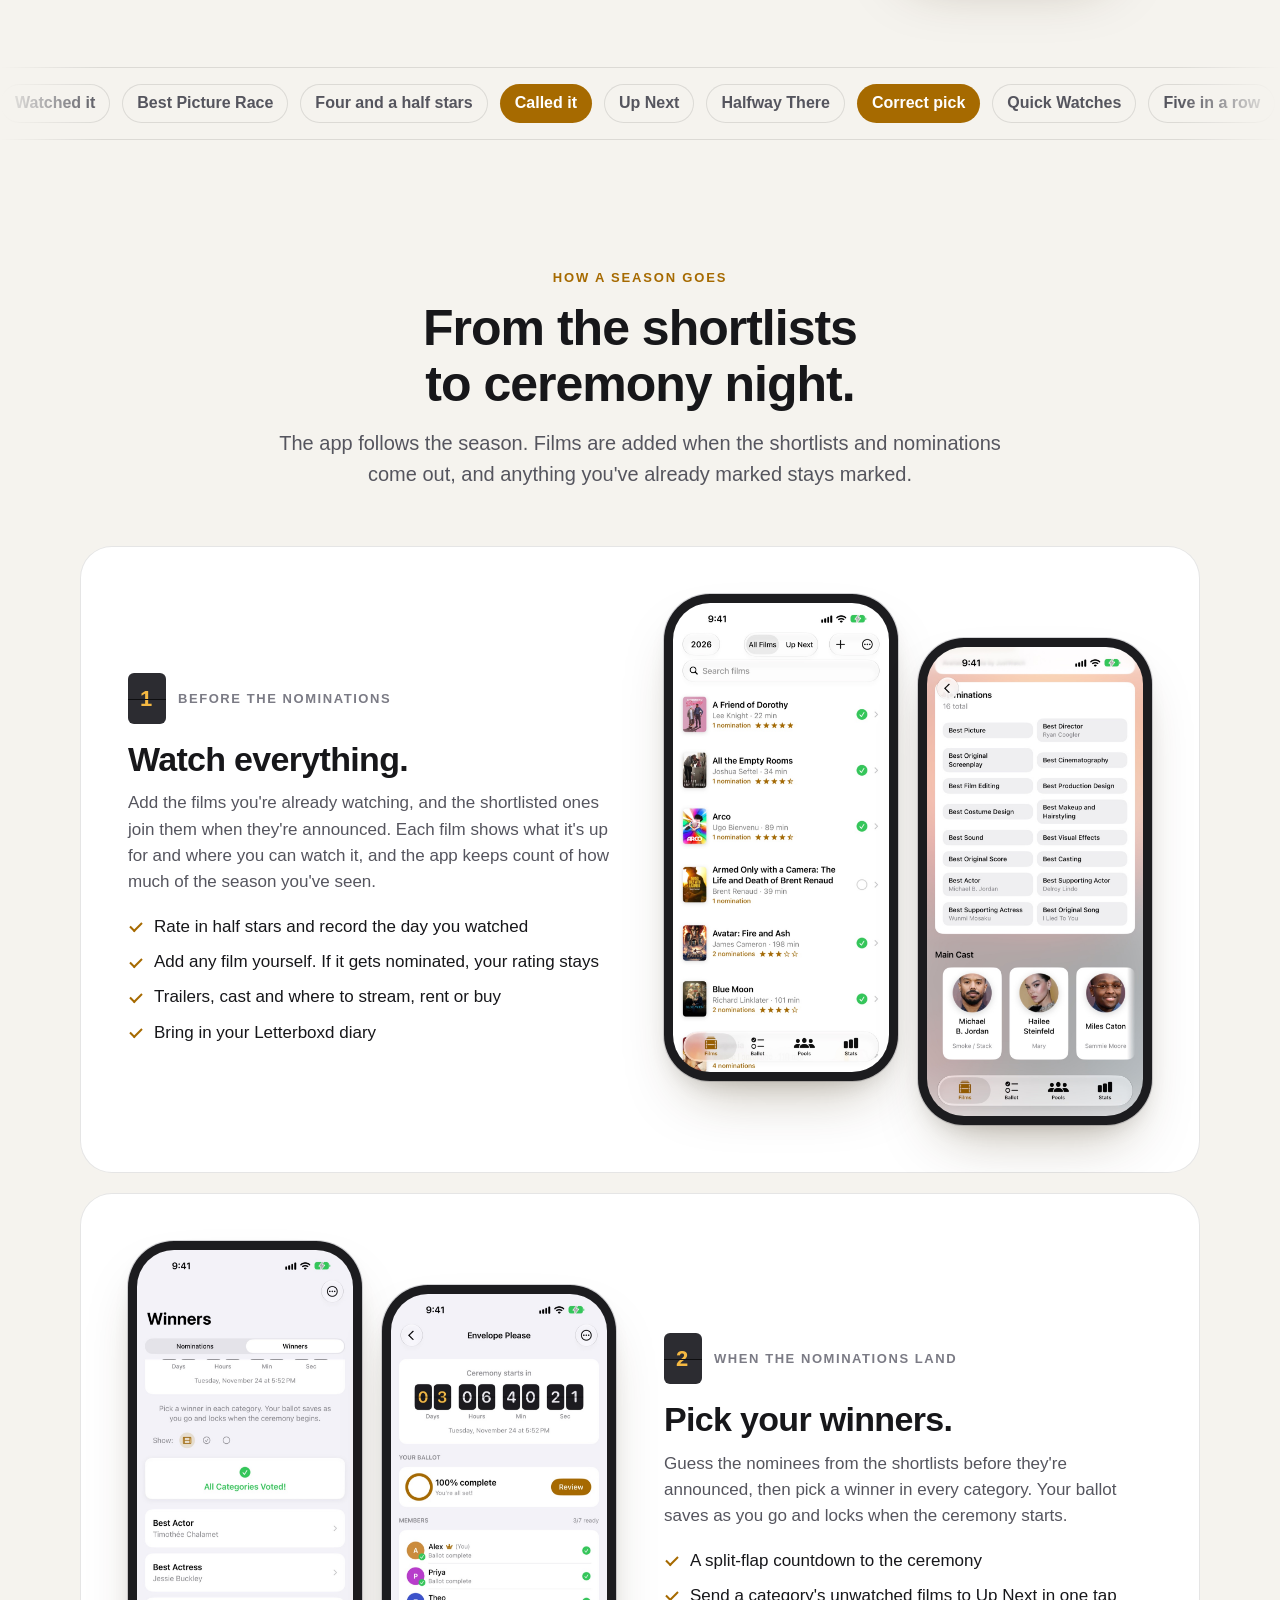
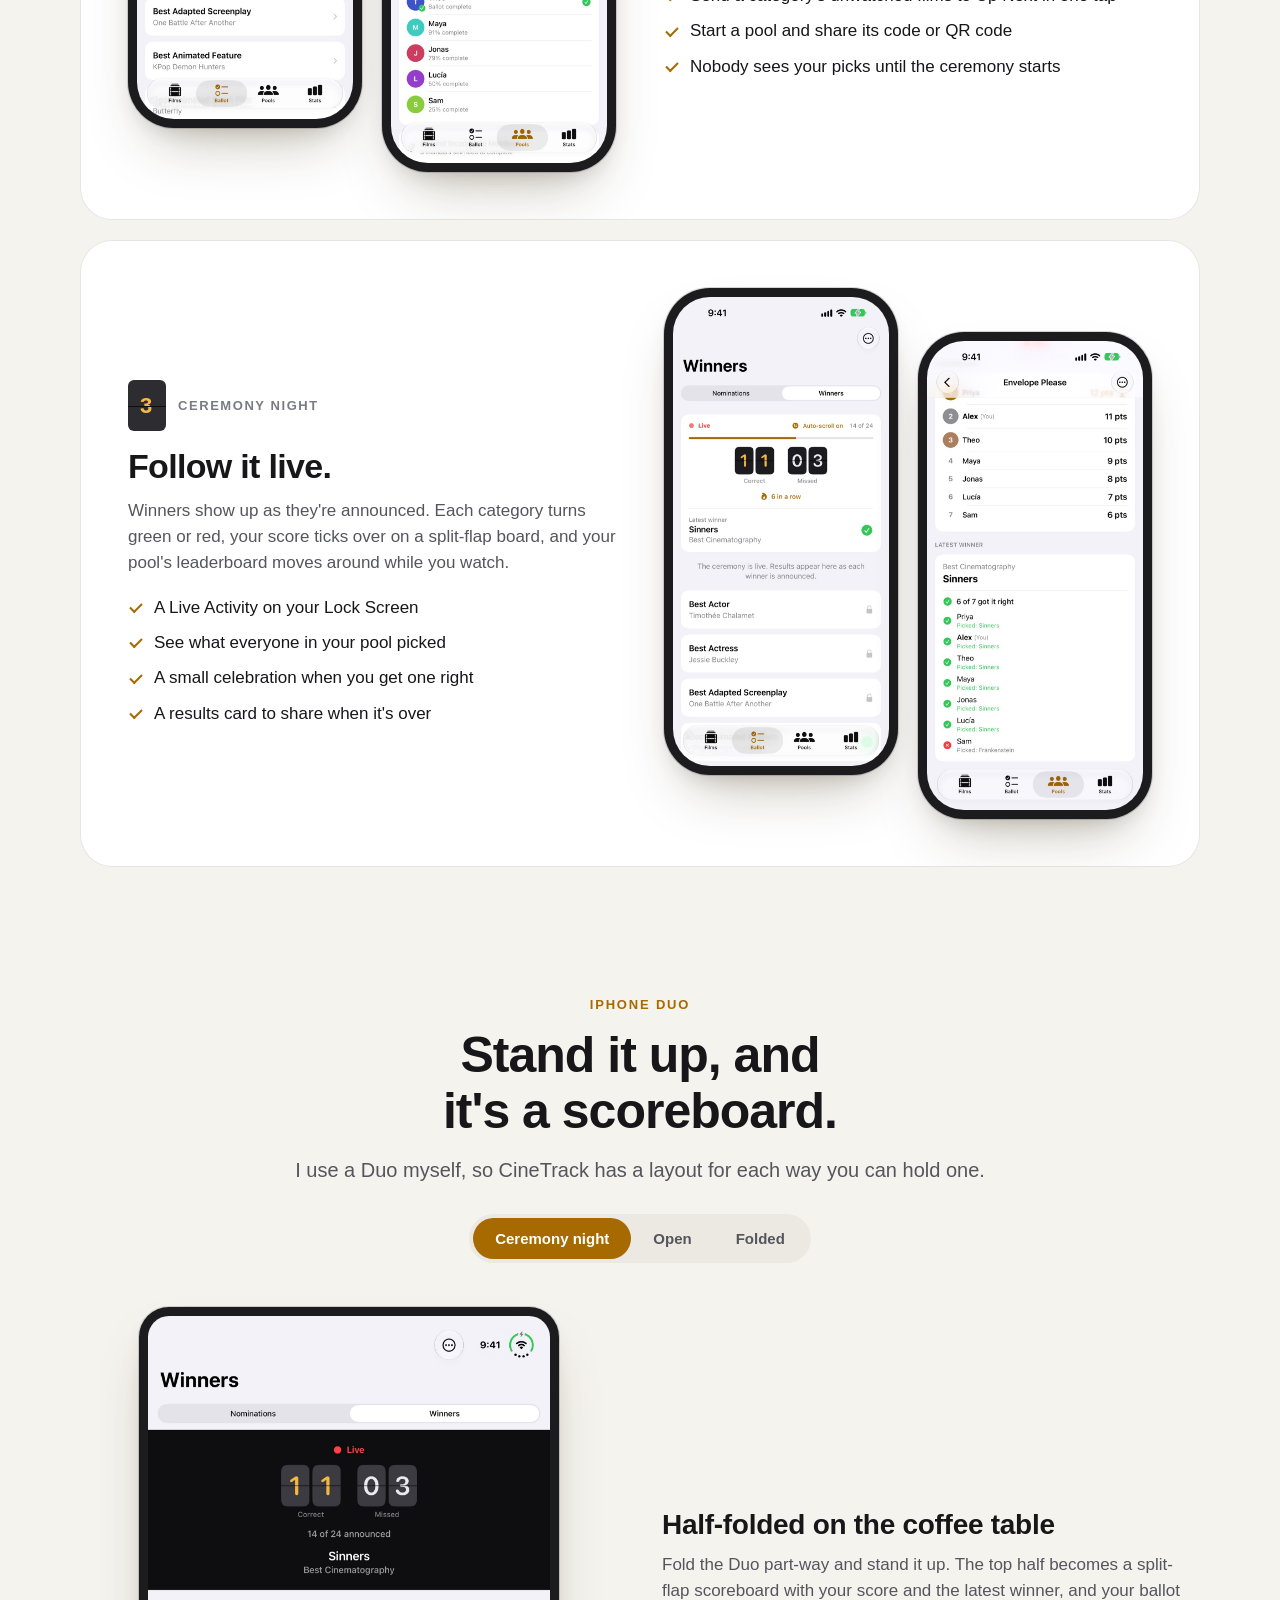
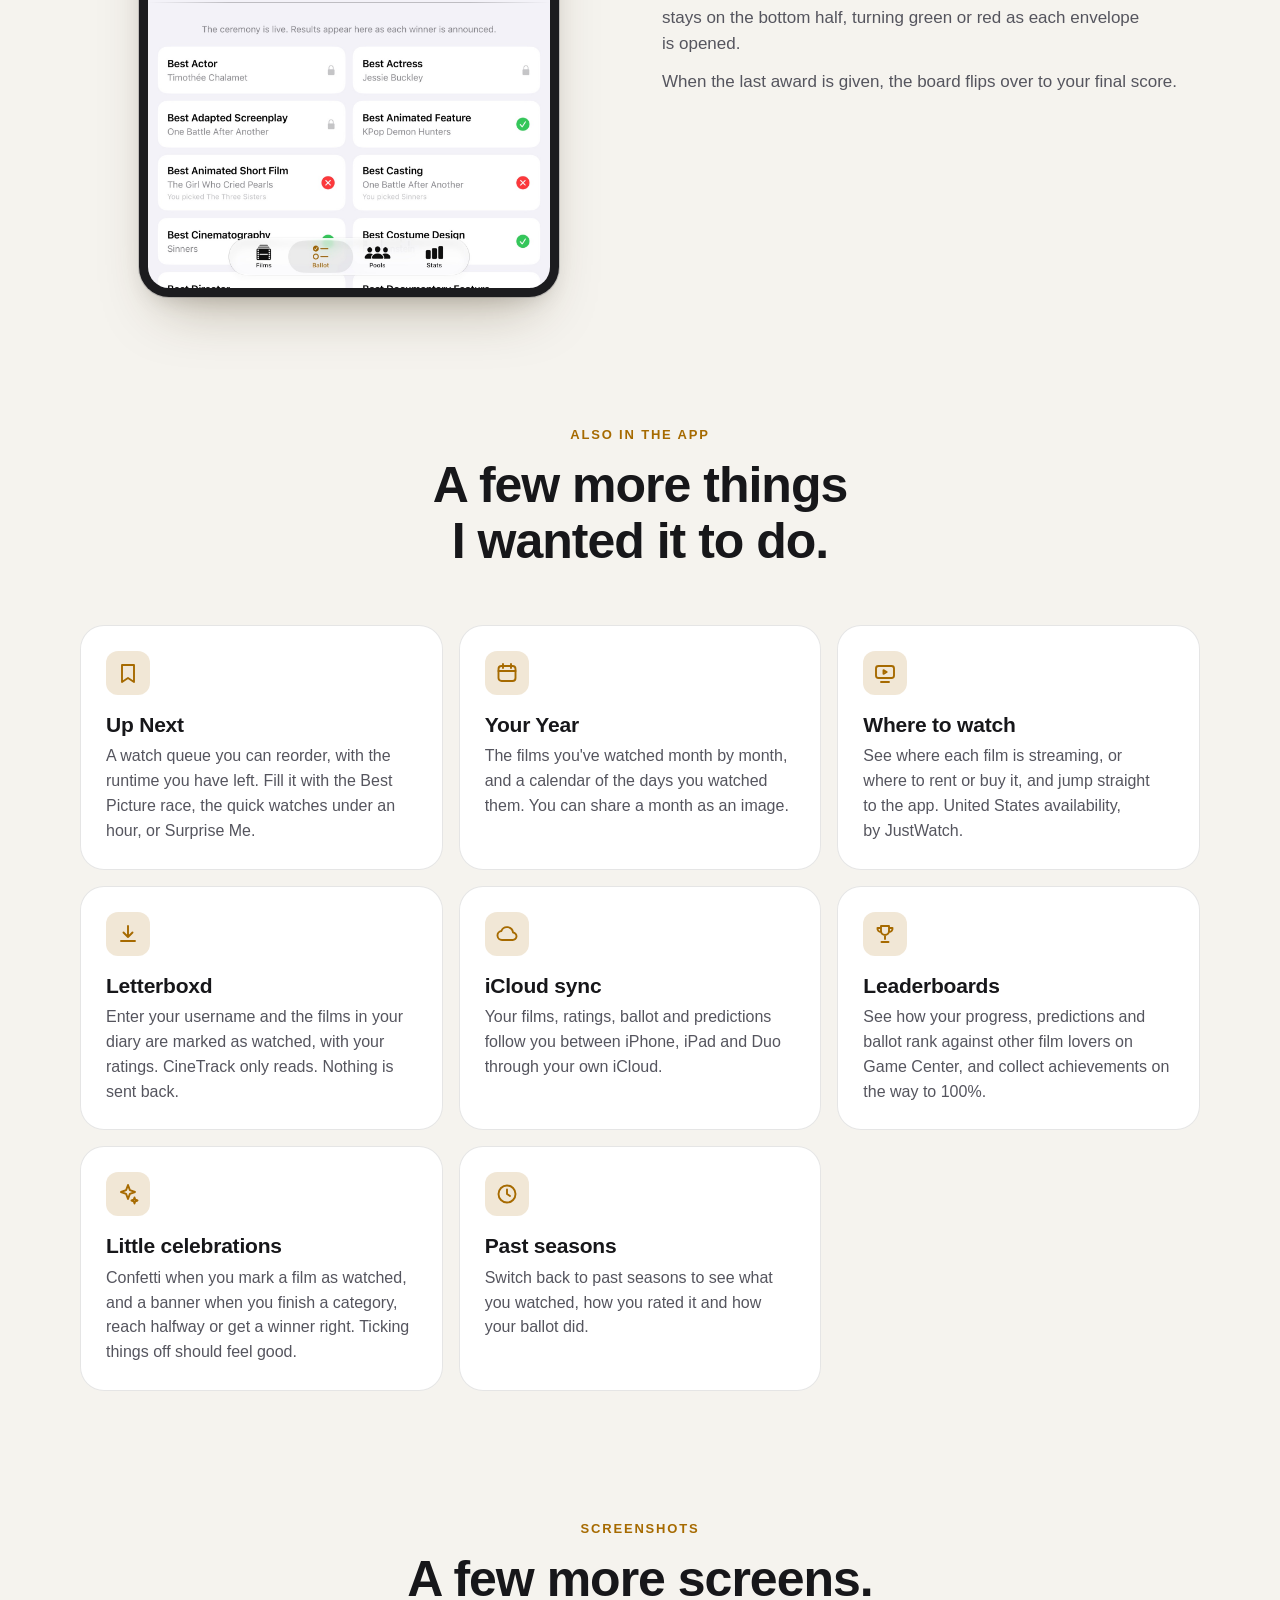
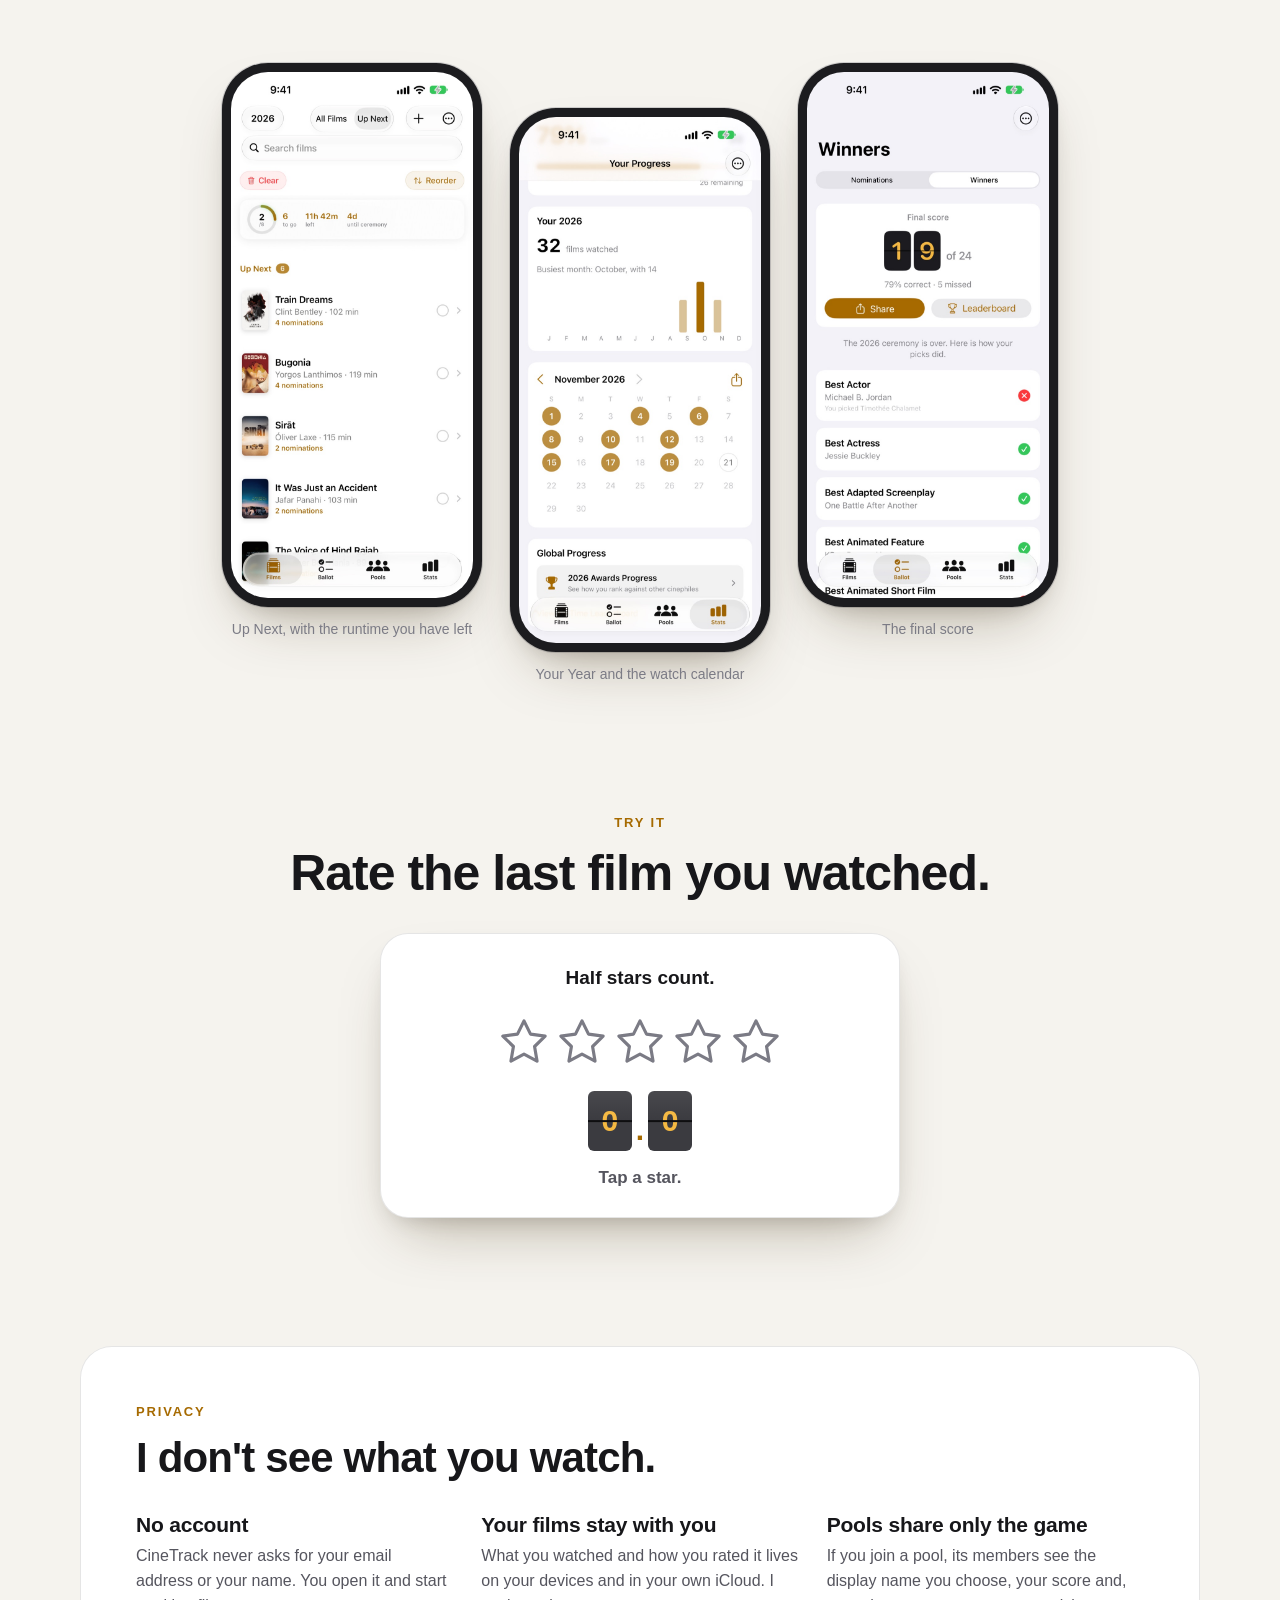
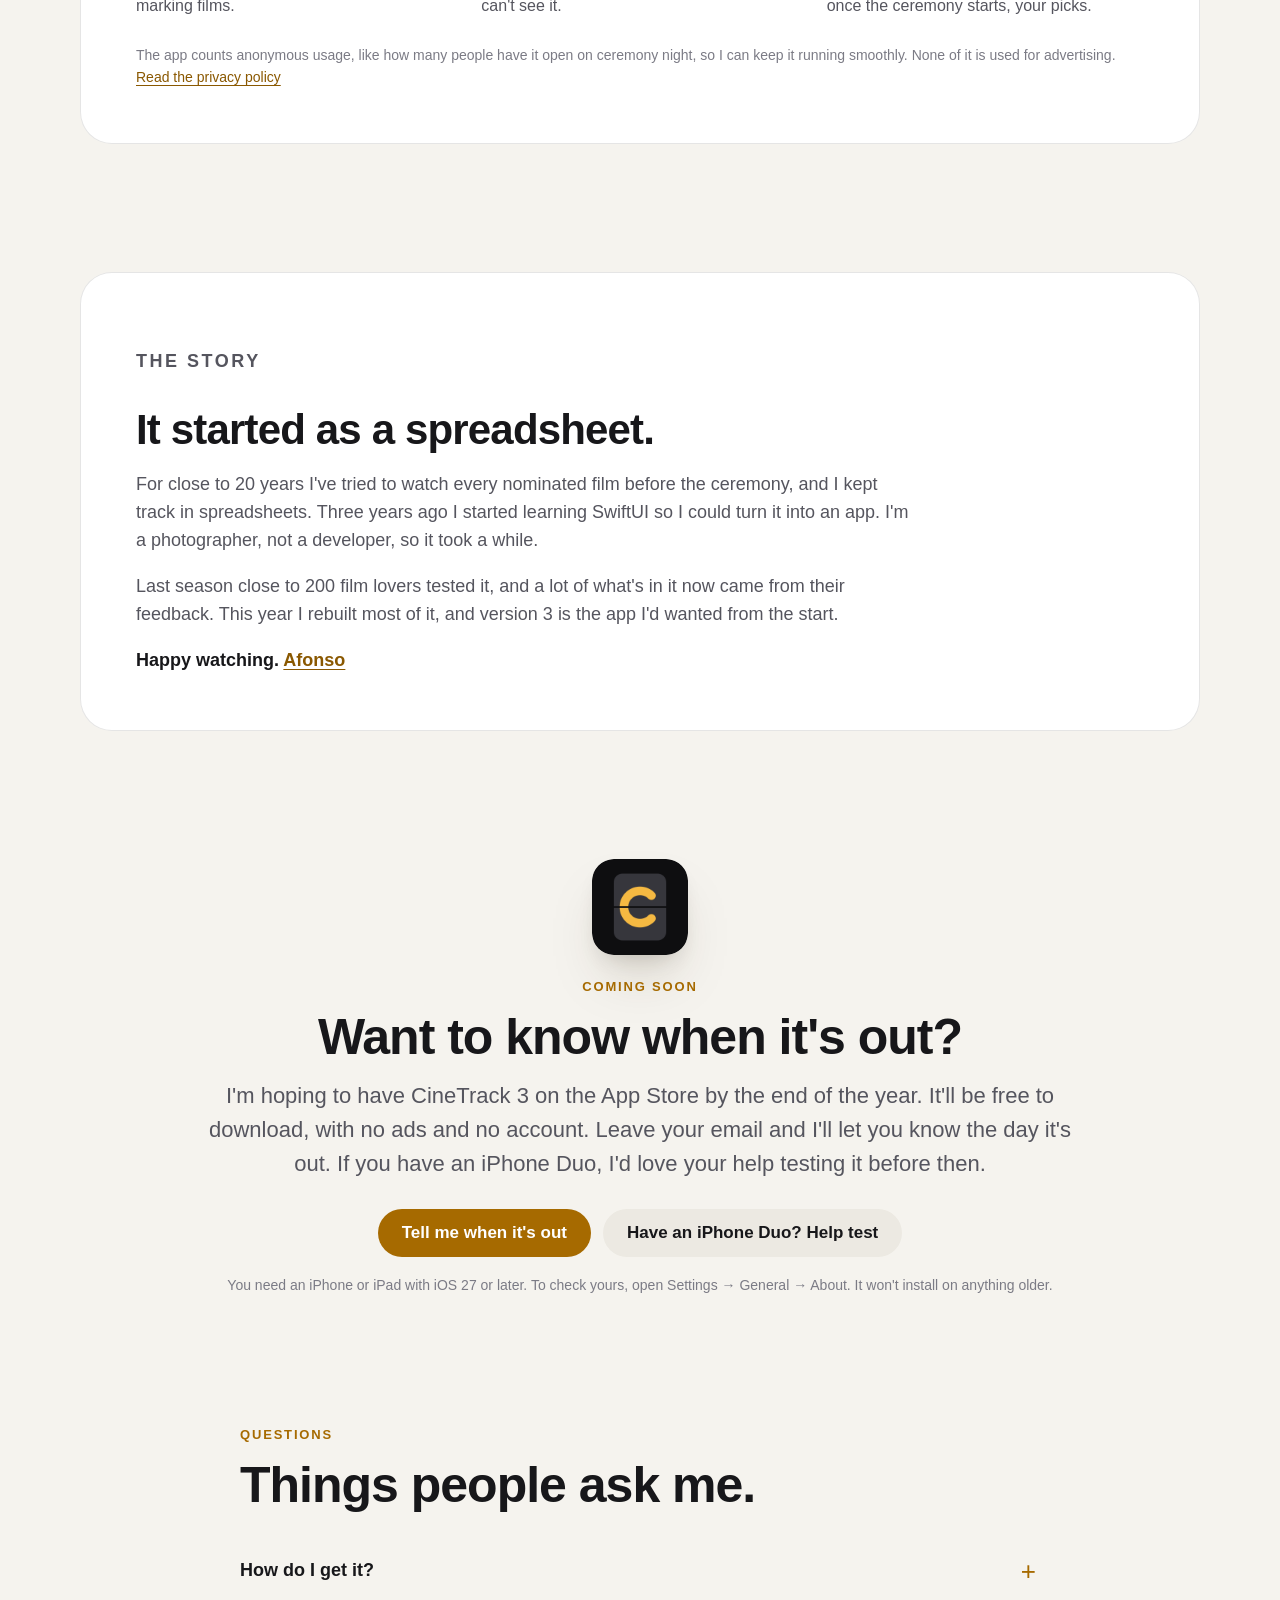
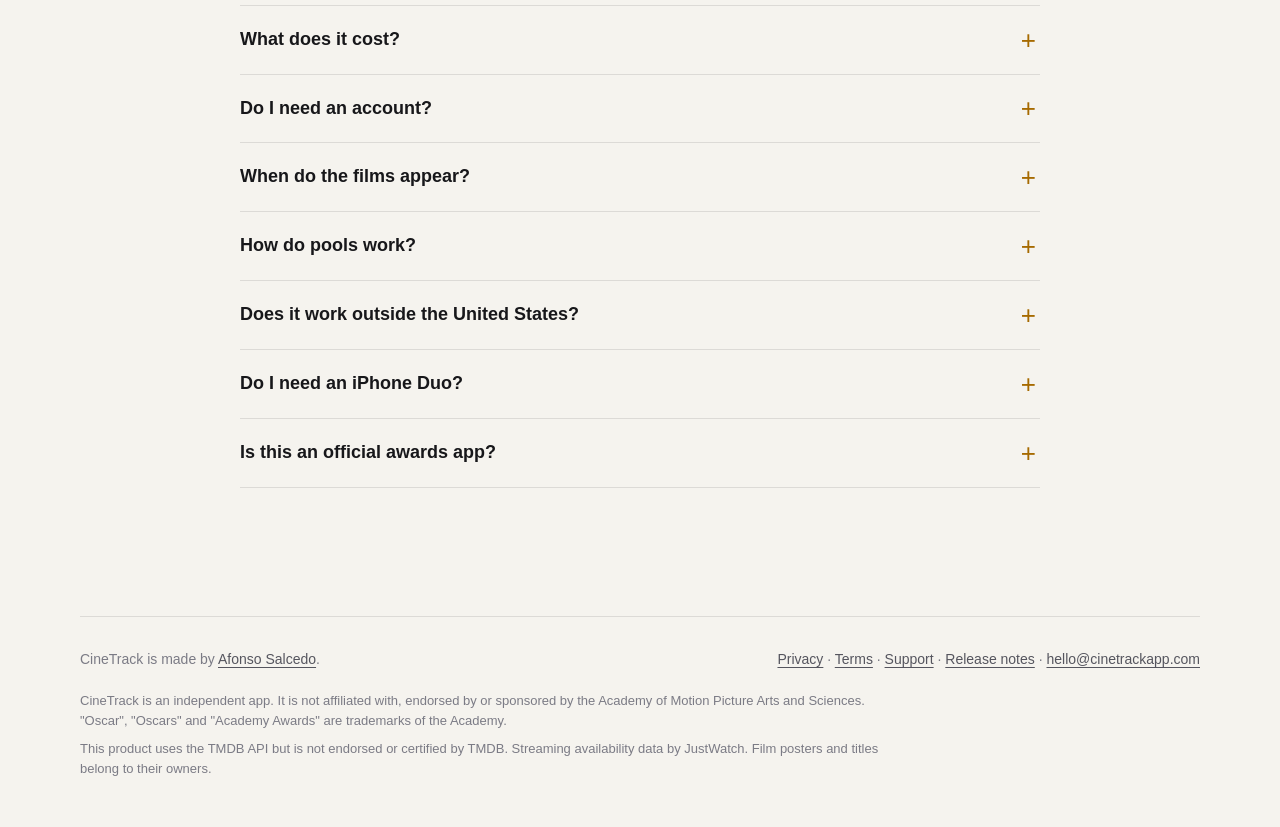
==== commit dbb8f5ae: "Free to download, wherever the site talks about price Co-Authored-By: Claude Opus 5.5 <noreply@anthr" ====
--- a/index.html
+++ b/index.html
@@ -50,7 +50,7 @@
         <a class="button" data-store="Download on the App Store" href="#invite">Tell me when it's out</a>
         <a class="button quiet" href="#season">See how a season goes</a>
       </div>
-      <p class="fine"><span class="badge">Soon</span> Coming to the App Store by the end of the year. Free, for iPhone, iPad and iPhone Duo with iOS 27 or later.</p>
+      <p class="fine"><span class="badge">Soon</span> Coming to the App Store by the end of the year. Free to download, for iPhone, iPad and iPhone Duo with iOS 27 or later.</p>
 
       <div class="countdown" data-countdown hidden>
         <span class="label" aria-hidden="true"></span>
@@ -244,7 +244,7 @@
       <img class="icon" src="assets/icon.png" alt="" width="96" height="96" loading="lazy">
       <p class="eyebrow">Coming soon</p>
       <h2 style="margin-top: 12px">Want to know when it's out?</h2>
-      <p class="lede">I'm hoping to have CineTrack 3 on the App Store by the end of the year. It'll be free, with no ads and no account. Leave your email and I'll let you know the day it's out. If you have an iPhone Duo, I'd love your help testing it before then.</p>
+      <p class="lede">I'm hoping to have CineTrack 3 on the App Store by the end of the year. It'll be free to download, with no ads and no account. Leave your email and I'll let you know the day it's out. If you have an iPhone Duo, I'd love your help testing it before then.</p>
       <div class="actions">
         <a class="button" data-store="Download on the App Store" href="#invite">Tell me when it's out</a>
         <a class="button quiet" href="#invite" data-open-invite data-duo-tester>Have an iPhone Duo? Help test</a>
@@ -257,7 +257,7 @@
       <h2>Things people ask me.</h2>
       <div style="margin-top: 24px">
         <details><summary>How do I get it?</summary><p>CineTrack 3 should be on the App Store by the end of the year. Leave your email with the button above and I'll let you know the day it's out. You need iOS 27 or later.</p></details>
-        <details><summary>What does it cost?</summary><p>CineTrack is free, with no ads. Tracking films, your ballot, pools with friends, and the winners and final scores are all included. An optional Season Pass, a one-time purchase and not a subscription, will add live results on ceremony night. I haven't set its price yet.</p></details>
+        <details><summary>What does it cost?</summary><p>CineTrack is free to download, with no ads. Tracking films, your ballot, pools with friends, and the winners and final scores are all included. An optional Season Pass, a one-time purchase and not a subscription, will add live results on ceremony night. I haven't set its price yet.</p></details>
         <details><summary>Do I need an account?</summary><p>No. To play in a pool you choose a display name, and that is all anyone sees.</p></details>
         <details><summary>When do the films appear?</summary><p>You can add films yourself at any time. Shortlisted films arrive when the shortlists are announced, and the nominees when the nominations are. The app offers the new list as soon as it's ready, and keeps everything you'd already marked.</p></details>
         <details><summary>How do pools work?</summary><p>Once nominations are out, create a pool and share its code. Friends join with the code, everyone fills in a ballot, and on ceremony night the pool's leaderboard shows who got the most winners right. Pools are free and just for fun, and no money changes hands between players.</p></details>
